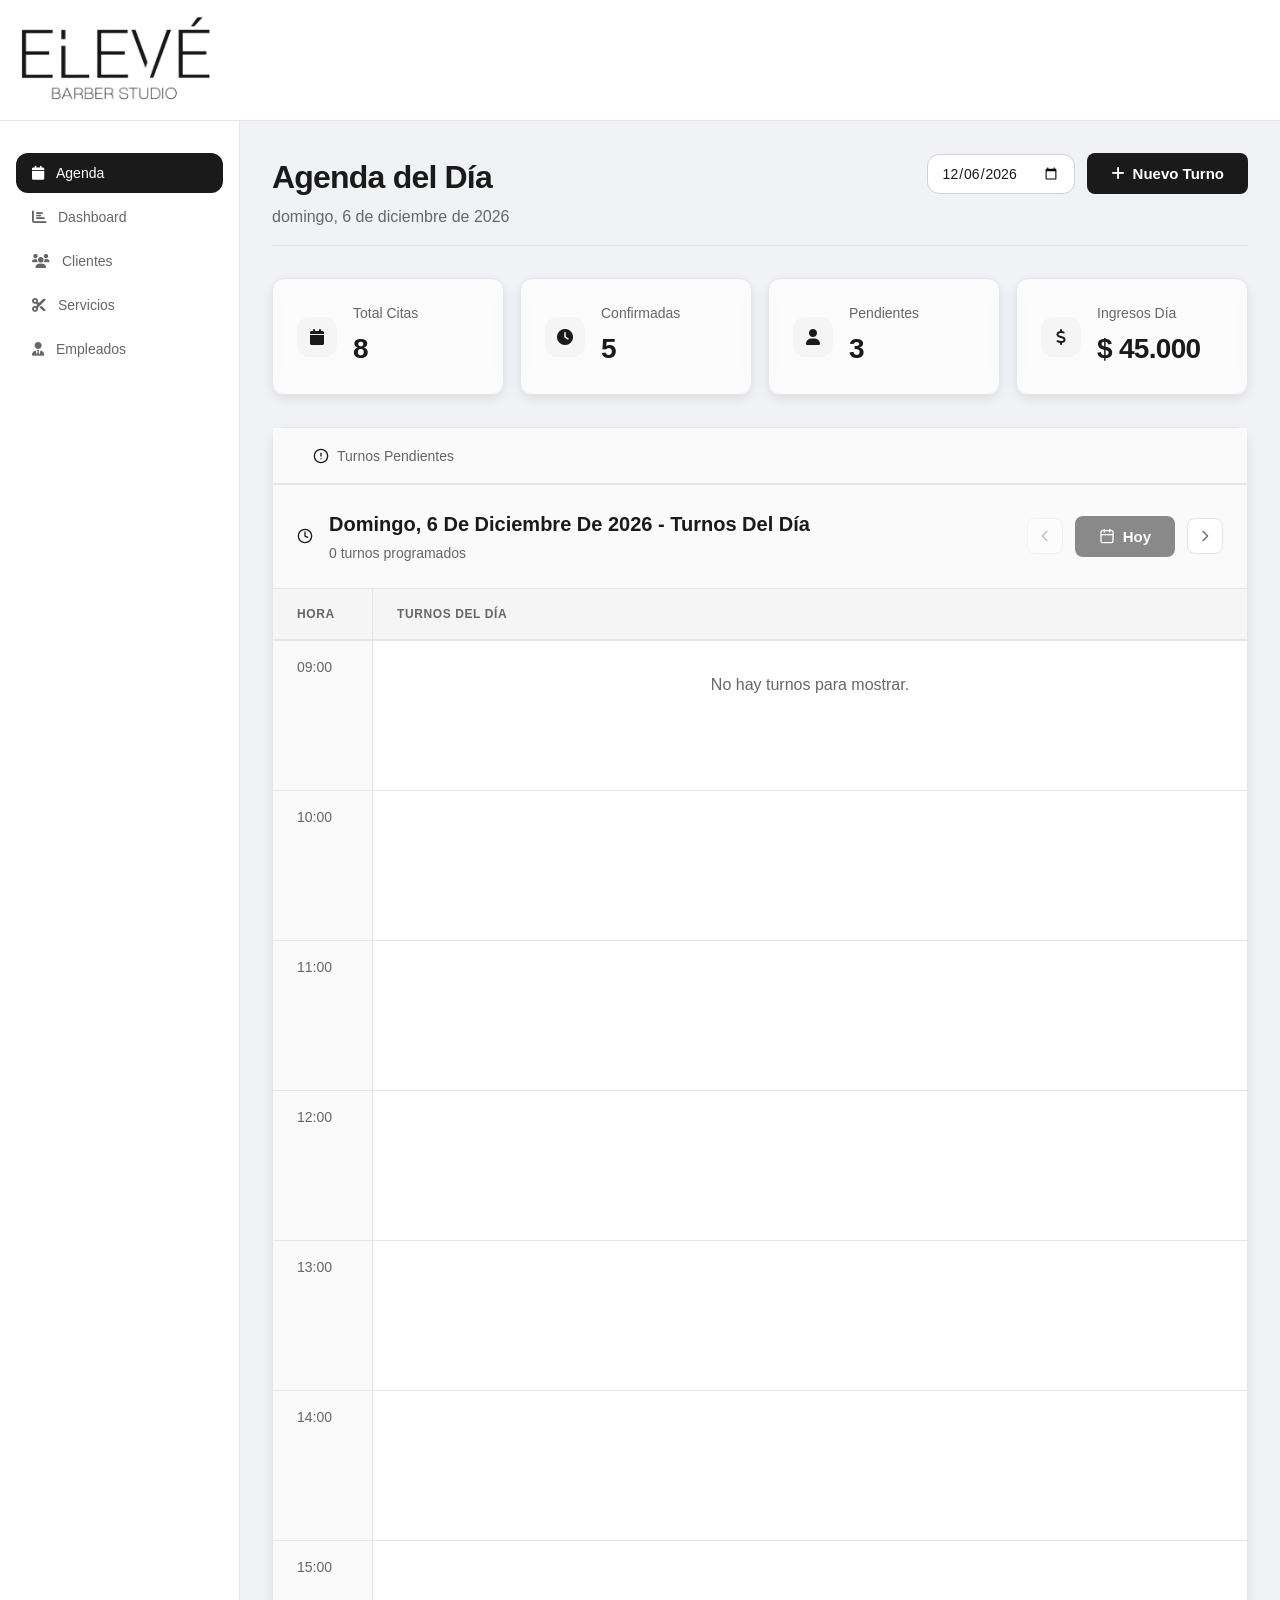
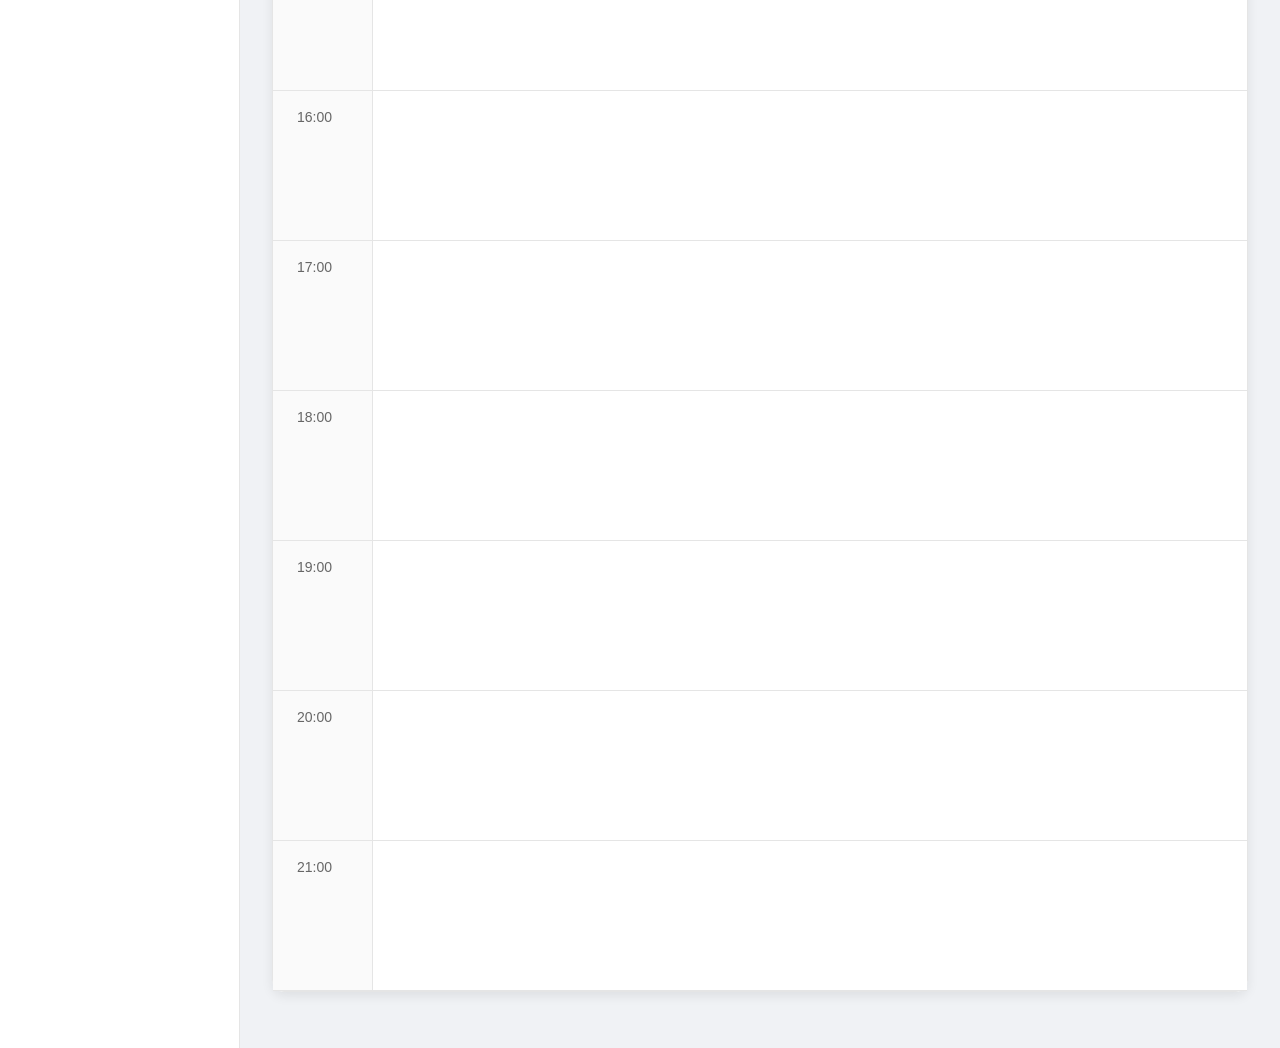
==== FRONTEND/Dashboard/index.html @ 52801ca3 "demo tesis" ====
<!DOCTYPE html>
<html lang="es">

<head>
    <meta charset="UTF-8">
    <meta name="viewport" content="width=device-width, initial-scale=1.0">
    <title>ELEVÉ - Gestión de Peluquería</title>
    <link rel="stylesheet" href="style.css">
    <link href="https://cdnjs.cloudflare.com/ajax/libs/font-awesome/6.0.0/css/all.min.css" rel="stylesheet">
</head>

<body>
    <!-- Actualizando todas las clases a español -->
    <header class="encabezado">
        <div class="contenido-encabezado">
            <div class="seccion-logo">
                <img src="./img/logo-eleve-02.jpg" alt="" width="200px">
            </div>
        </div>
    </header>

    <div class="contenedor-principal">
        <aside class="barra-lateral">
            <nav class="navegacion">
                <button class="boton-navegacion activo" data-tab="agenda">
                    <i class="fas fa-calendar"></i>
                    Agenda
                </button>
                <button class="boton-navegacion" data-tab="financiero">
                    <i class="fas fa-chart-bar"></i>
                    Dashboard
                </button>
                <button class="boton-navegacion" data-tab="clientes">
                    <i class="fas fa-users"></i>
                    Clientes
                </button>
                <!-- Agregando botones para Servicios y Empleados -->
                <button class="boton-navegacion" data-tab="servicios">
                    <i class="fas fa-cut"></i>
                    Servicios
                </button>
                <button class="boton-navegacion" data-tab="empleados">
                    <i class="fas fa-user-tie"></i>
                    Empleados
                </button>
            </nav>
        </aside>

        <main class="contenido">
            <div id="agenda" class="contenido-pestana activo">
                <div class="encabezado-pagina">
                    <div class="titulo-pagina">
                        <h2>Agenda del Día</h2>
                        <p id="current-date"></p>
                    </div>
                    <div class="acciones-pagina">
                        <input type="date" id="date-picker" class="entrada-fecha">
                        <button class="boton-primario" id="btnNuevoTurno">
                            <i class="fas fa-plus"></i>
                            Nuevo Turno
                        </button>
                    </div>
                </div>

                <div class="cuadricula-estadisticas">
                    <div class="tarjeta-estadistica">
                        <div class="icono-estadistica azul">
                            <i class="fas fa-calendar"></i>
                        </div>
                        <div class="informacion-estadistica">
                            <p class="etiqueta-estadistica">Total Citas</p>
                            <p class="valor-estadistica" id="total-appointments">4</p>
                        </div>
                    </div>
                    <div class="tarjeta-estadistica">
                        <div class="icono-estadistica">
                            <i class="fas fa-clock"></i>
                        </div>
                        <div class="informacion-estadistica">
                            <p class="etiqueta-estadistica">Confirmadas</p>
                            <p class="valor-estadistica" id="confirmed-appointments">2</p>
                        </div>
                    </div>
                    <div class="tarjeta-estadistica">
                        <div class="icono-estadistica">
                            <i class="fas fa-user"></i>
                        </div>
                        <div class="informacion-estadistica">
                            <p class="etiqueta-estadistica">Pendientes</p>
                            <p class="valor-estadistica" id="pending-appointments">1</p>
                        </div>
                    </div>
                    <div class="tarjeta-estadistica">
                        <div class="icono-estadistica">
                            <i class="fas fa-dollar-sign"></i>
                        </div>
                        <div class="informacion-estadistica">
                            <p class="etiqueta-estadistica">Ingresos Día</p>
                            <p class="valor-estadistica" id="daily-revenue">$113</p>
                        </div>
                    </div>
                </div>

                <div class="contenedor-principal-agenda">
                    <div class="tarjeta">
                        <div class="navegacion-pestanas" id="navPestanas"></div>
                        <!-- Encabezado con fecha -->
                        <div class="encabezado-grilla">
                            <div class="info-encabezado">
                                <svg class="icono" id="iconoEncabezado" fill="none" stroke="currentColor"
                                    viewBox="0 0 24 24">
                                    <circle cx="12" cy="12" r="10" stroke-width="2" />
                                    <path d="M12 6v6l4 2" stroke-width="2" stroke-linecap="round" />
                                </svg>
                                <div>
                                    <div class="titulo-encabezado" id="tituloEncabezado"></div>
                                    <div class="subtitulo-encabezado" id="subtituloEncabezado"></div>
                                </div>
                            </div>

                            <div class="navegacion-fecha">
                                <button class="boton-icono" id="btnDiaAnterior" title="Día anterior">
                                    <svg class="icono" fill="none" stroke="currentColor" viewBox="0 0 24 24">
                                        <path d="M15 19l-7-7 7-7" stroke-width="2" stroke-linecap="round"
                                            stroke-linejoin="round" />
                                    </svg>
                                </button>

                                <button class="boton-primario" id="btnHoy">
                                    <svg class="icono" fill="none" stroke="currentColor" viewBox="0 0 24 24">
                                        <rect x="3" y="4" width="18" height="18" rx="2" ry="2" stroke-width="2" />
                                        <line x1="16" y1="2" x2="16" y2="6" stroke-width="2" stroke-linecap="round" />
                                        <line x1="8" y1="2" x2="8" y2="6" stroke-width="2" stroke-linecap="round" />
                                        <line x1="3" y1="10" x2="21" y2="10" stroke-width="2" />
                                    </svg>
                                    <span class="texto-btn-hoy">Hoy</span>
                                </button>

                                <button class="boton-icono" id="btnDiaSiguiente" title="Día siguiente">
                                    <svg class="icono" fill="none" stroke="currentColor" viewBox="0 0 24 24">
                                        <path d="M9 5l7 7-7 7" stroke-width="2" stroke-linecap="round"
                                            stroke-linejoin="round" />
                                    </svg>
                                </button>
                            </div>
                        </div>

                        <!-- Grilla de turnos -->
                        <div class="contenedor-grilla">
                            <div class="envoltorio-grilla">
                                <div class="cabecera-grilla">
                                    <div class="celda-cabecera">Hora</div>
                                    <div class="celda-cabecera">Turnos del día</div>
                                </div>

                                <div class="cuerpo-grilla" id="cuerpoGrilla">



                                </div>
                            </div>
                        </div>
                    </div>
                </div>

                <!-- Modal -->
                <div class="modal" id="modalSuperpuesto">
                    <div class="contenido-modal">
                        <div class="encabezado-modal">
                            <h3 id="tituloModal">Detalles del Turno</h3>
                            <button class="cerrar-modal" id="btnCerrarModal">&times;</button>
                        </div>
                        <div class="cuerpo-modal" id="cuerpoModal"></div>
                    </div>
                </div>
            </div>

            <div id="financiero" class="contenido-pestana">
                <div class="encabezado-pagina">
                    <div class="titulo-pagina">
                        <h2>Dashboard</h2>
                        <p>Rendimiento del Negocio </p>
                    </div>
                    <div class="acciones-pagina">
                        <select id="period-selector" class="entrada-seleccion">
                            <option value="week">Esta Semana</option>
                            <option value="month" selected>Este Mes</option>
                        </select>
                    </div>
                </div>

                <div class="cuadricula-financiera">
                    <div class="tarjeta-financiera ingresos-totales">
                        <div class="encabezado-financiero">
                            <i class="fas fa-dollar-sign"></i>
                            <span>Ingresos Totales</span>
                        </div>
                        <div class="contenido-financiero">
                            <p class="cantidad-financiera" id="kpi-total-revenue">$0</p>
                            <div class="indicador-crecimiento positivo" id="kpi-revenue-change">
                                <span>↗ 0%</span>
                            </div>
                        </div>
                    </div>
                    <div class="tarjeta-financiera servicios">
                        <div class="encabezado-financiero">
                            <i class="fas fa-calendar-check"></i>
                            <span>Turnos Completados</span>
                        </div>
                        <div class="contenido-financiero">
                            <p class="contador-financiero" id="kpi-total-appts">0</p>
                            <p class="ingresos-financieros" id="kpi-avg-revenue-appt">$0 por turno</p>
                        </div>
                    </div>
                    <div class="tarjeta-financiera productos">
                        <div class="encabezado-financiero">
                            <i class="fas fa-chart-line"></i>
                            <span>Tasa de Ocupación</span>
                        </div>
                        <div class="contenido-financiero">
                            <p class="contador-financiero" id="kpi-occupancy-rate">0%</p>
                            <p class="ingresos-financieros" id="kpi-total-hours">0 horas</p>
                        </div>
                    </div>
                </div>

                <div class="cuadricula-metricas-clave">
                    <div class="tarjeta-metrica">
                        <div class="encabezado-metrica">
                            <div class="icono-metrica">
                                <i class="fas fa-user-plus"></i>
                            </div>
                        </div>
                        <div class="valor-metrica" id="metric-nuevos-clientes">0</div>
                        <div class="etiqueta-metrica">Clientes Nuevos</div>
                    </div>
                    <div class="tarjeta-metrica">
                        <div class="encabezado-metrica">
                            <div class="icono-metrica">
                                <i class="fas fa-heart"></i>
                            </div>
                        </div>
                        <div class="valor-metrica" id="metric-fidelidad-kpi">0%</div>
                        <div class="etiqueta-metrica">Tasa de Fidelidad</div>
                    </div>
                    <div class="tarjeta-metrica">
                        <div class="encabezado-metrica">
                            <div class="icono-metrica">
                                <i class="fas fa-calendar-times"></i>
                            </div>
                        </div>
                        <div class="valor-metrica" id="metric-cancelacion-kpi">0%</div>
                        <div class="etiqueta-metrica">Tasa de Cancelación</div>
                    </div>
                    <div class="tarjeta-metrica">
                        <div class="encabezado-metrica">
                            <div class="icono-metrica">
                                <i class="fas fa-user-clock"></i>
                            </div>
                        </div>
                        <div class="valor-metrica" id="metric-ausentes-kpi">0</div>
                        <div class="etiqueta-metrica">Turnos Ausentes</div>
                    </div>
                </div>


                <div class="cuadricula-kpi-3-col">

                    <div class="tarjeta-grafico">
                        <div class="encabezado-grafico">
                            <i class="fas fa-user-tie"></i>
                            <h4>Servicios por Empleado</h4>
                        </div>
                        <div class="contenedor-grafico">
                            <div class="grafico-barras" id="grafico-servicios-empleado"></div>
                        </div>
                    </div>

                    <div class="tarjeta-grafico">
                        <div class="encabezado-grafico">
                            <i class="fas fa-hand-holding-usd"></i>
                            <h4>Ingresos por Empleado</h4>
                        </div>
                        <div class="contenedor-grafico">
                            <div class="grafico-barras" id="grafico-ingresos-empleado"></div>
                        </div>
                    </div>

                    <div class="tarjeta-grafico">
                        <div class="encabezado-grafico">
                            <i class="fas fa-clock"></i>
                            <h4>Horas Pico (Turnos por Hora)</h4>
                        </div>
                        <div class="contenedor-grafico">
                            <div class="grafico-linea-contenedor" id="grafico-turnos-hora-contenedor"></div>
                        </div>
                    </div>

                    <div class="tarjeta-grafico">
                        <div class="encabezado-grafico">
                            <i class="fas fa-star"></i>
                            <h4>Servicios Populares</h4>
                        </div>
                        <div class="contenedor-grafico" id="dona-servicios-populares"></div>
                    </div>

                    <div class="tarjeta-grafico">
                        <div class="encabezado-grafico">
                            <i class="fas fa-users"></i>
                            <h4>Fidelidad de Clientes</h4>
                        </div>
                        <div class="contenedor-grafico" id="dona-fidelidad-clientes"></div>
                    </div>

                    <div class="tarjeta-grafico">
                        <div class="encabezado-grafico">
                            <i class="fas fa-tasks"></i>
                            <h4>Estado de Turnos</h4>
                        </div>
                        <div class="contenedor-grafico" id="dona-estado-turnos"></div>
                    </div>

                </div>

            </div>

            <!-- Actualizando sección de Clientes -->
            <div id="clientes" class="contenido-pestana">
                <div class="encabezado-pagina">
                    <div class="titulo-pagina">
                        <h2>Gestión de Clientes</h2>
                        <p>Administra la información de tus clientes</p>
                    </div>
                    <div class="acciones-pagina">
                        <input type="text" id="buscador-clientes" class="entrada-busqueda"
                            placeholder="Buscar clientes...">
                        <button class="boton-primario" id="btn-nuevo-cliente">
                            <i class="fas fa-plus"></i>
                            Nuevo Cliente
                        </button>
                    </div>
                </div>
                <!-- AGREGAR DESPUÉS DEL encabezado-pagina EN CLIENTES -->
                <div class="metricas-seccion">
                    <div class="tarjeta-metrica">
                        <div class="encabezado-metrica">
                            <div class="icono-metrica">
                                <i class="fas fa-users"></i>
                            </div>
                            <span class="tendencia-metrica positiva">Total</span>
                        </div>
                        <div class="valor-metrica" id="total-clientes">0</div>
                        <div class="etiqueta-metrica">Clientes Registrados</div>
                        <div class="detalle-metrica">En la base de datos</div>
                    </div>

                    <div class="tarjeta-metrica">
                        <div class="encabezado-metrica">
                            <div class="icono-metrica">
                                <i class="fas fa-calendar-check"></i>
                            </div>
                            <span class="tendencia-metrica neutral">Mes</span>
                        </div>
                        <div class="valor-metrica" id="clientes-mes">0</div>
                        <div class="etiqueta-metrica">Nuevos Este Mes</div>
                        <div class="detalle-metrica">Últimos 30 días</div>
                    </div>

                    <div class="tarjeta-metrica">
                        <div class="encabezado-metrica">
                            <div class="icono-metrica">
                                <i class="fas fa-star"></i>
                            </div>
                            <span class="tendencia-metrica positiva">Top</span>
                        </div>
                        <div class="valor-metrica" id="clientes-frecuentes">0</div>
                        <div class="etiqueta-metrica">Clientes Frecuentes</div>
                        <div class="detalle-metrica">Más de 5 visitas</div>
                    </div>
                </div>

                <div class="tarjeta">
                    <div class="contenido-tarjeta">
                        <div id="lista-clientes" class="lista-elementos"></div>
                    </div>
                </div>
            </div>

            <!-- Agregando sección de Servicios -->
            <div id="servicios" class="contenido-pestana">
                <div class="encabezado-pagina">
                    <div class="titulo-pagina">
                        <h2>Gestión de Servicios</h2>
                        <p>Administra los servicios que ofreces</p>
                    </div>

                    <div class="acciones-pagina">
                        <input type="text" id="buscador-servicios" class="entrada-busqueda"
                            placeholder="Buscar servicios...">
                        <button class="boton-primario" id="btn-nuevo-servicio">
                            <i class="fas fa-plus"></i>
                            Nuevo Servicio
                        </button>
                    </div>
                </div>
                <div class="metricas-seccion">
                    <div class="tarjeta-metrica">
                        <div class="encabezado-metrica">
                            <div class="icono-metrica">
                                <i class="fas fa-cut"></i>
                            </div>
                            <span class="tendencia-metrica positiva">Total</span>
                        </div>
                        <div class="valor-metrica" id="total-servicios">0</div>
                        <div class="etiqueta-metrica">Servicios Activos</div>
                        <div class="detalle-metrica">Disponibles para agendar</div>
                    </div>

                    <div class="tarjeta-metrica">
                        <div class="encabezado-metrica">
                            <div class="icono-metrica">
                                <i class="fas fa-dollar-sign"></i>
                            </div>
                            <span class="tendencia-metrica neutral">Promedio</span>
                        </div>
                        <div class="valor-metrica" id="precio-promedio">$0</div>
                        <div class="etiqueta-metrica">Precio Promedio</div>
                        <div class="detalle-metrica">Por servicio</div>
                    </div>

                    <div class="tarjeta-metrica">
                        <div class="encabezado-metrica">
                            <div class="icono-metrica">
                                <i class="fas fa-clock"></i>
                            </div>
                            <span class="tendencia-metrica neutral">Duración</span>
                        </div>
                        <div class="valor-metrica" id="duracion-promedio">0min</div>
                        <div class="etiqueta-metrica">Duración Promedio</div>
                        <div class="detalle-metrica">Por servicio</div>
                    </div>
                </div>

                <div class="tarjeta">
                    <div class="contenido-tarjeta">
                        <div id="lista-servicios" class="lista-elementos"></div>
                    </div>
                </div>
            </div>

            <!-- Sección de Empleados -->
            <div id="empleados" class="contenido-pestana">
                <div class="encabezado-pagina">
                    <div class="titulo-pagina">
                        <h2>Gestión de Empleados</h2>
                        <p>Administra tu equipo de trabajo</p>
                    </div>
                    <div class="acciones-pagina">
                        <input type="text" id="buscador-empleados" class="entrada-busqueda"
                            placeholder="Buscar empleados...">
                        <button class="boton-primario" id="btn-nuevo-empleado">
                            <i class="fas fa-plus"></i>
                            Nuevo Empleado
                        </button>
                    </div>
                </div>

                <!-- Solo las 4 métricas principales -->
                <div class="metricas-empleados">
                    <div class="tarjeta-metrica">
                        <div class="encabezado-metrica">
                            <div class="icono-metrica">
                                <i class="fas fa-users"></i>
                            </div>
                            <span class="tendencia-metrica positiva">Activo</span>
                        </div>
                        <div class="valor-metrica" id="total-empleados">0</div>
                        <div class="etiqueta-metrica">Total Empleados</div>
                        <div class="detalle-metrica" id="empleados-activos-detalle">0 activos</div>
                    </div>

                    <div class="tarjeta-metrica">
                        <div class="encabezado-metrica">
                            <div class="icono-metrica">
                                <i class="fas fa-calendar-check"></i>
                            </div>
                            <span class="tendencia-metrica neutral">Hoy</span>
                        </div>
                        <div class="valor-metrica" id="turnos-hoy">0</div>
                        <div class="etiqueta-metrica">Turnos Asignados</div>
                        <div class="detalle-metrica">Para el día de hoy</div>
                    </div>

                    <div class="tarjeta-metrica">
                        <div class="encabezado-metrica">
                            <div class="icono-metrica">
                                <i class="fas fa-star"></i>
                            </div>
                            <span class="tendencia-metrica positiva">Top</span>
                        </div>
                        <div class="valor-metrica" id="promedio-servicios">0</div>
                        <div class="etiqueta-metrica">Promedio Servicios/Día</div>
                        <div class="detalle-metrica">Por empleado</div>
                    </div>

                    <div class="tarjeta-metrica">
                        <div class="encabezado-metrica">
                            <div class="icono-metrica">
                                <i class="fas fa-clock"></i>
                            </div>
                            <span class="tendencia-metrica neutral">Tiempo</span>
                        </div>
                        <div class="valor-metrica" id="horas-trabajadas">0h</div>
                        <div class="etiqueta-metrica">Horas Trabajadas</div>
                        <div class="detalle-metrica">Esta semana</div>
                    </div>
                </div>

                <!-- Lista de empleados -->
                <div class="tarjeta">
                    <div class="contenido-tarjeta">
                        <div id="lista-empleados" class="lista-elementos"></div>
                    </div>
                </div>
            </div>

        </main>
    </div>

    <!-- Actualizar modal de clientes para eliminar onclick -->
    <div id="modal-cliente" class="modal">
        <div class="contenido-modal">
            <div class="encabezado-modal">
                <h3 id="titulo-modal-cliente">Editar Cliente</h3>
                <button class="cerrar-modal">
                    <i class="fas fa-times"></i>
                </button>
            </div>
            <div class="cuerpo-modal">
                <form id="form-cliente">
                    <input type="hidden" id="cliente-id">
                    <div class="grupo-formulario">
                        <label for="cliente-nombre">Nombre</label>
                        <input type="text" id="cliente-nombre" placeholder="Nombre completo" required>
                    </div>
                    <div class="grupo-formulario">
                        <label for="cliente-telefono">Teléfono</label>
                        <input type="tel" id="cliente-telefono" placeholder="+54 9 11 1234-5678" required>
                    </div>
                    <div class="grupo-formulario">
                        <label for="cliente-email">Email</label>
                        <input type="email" id="cliente-email" placeholder="cliente@ejemplo.com">
                    </div>
                    <div class="grupo-formulario">
                        <label for="cliente-notas">Notas</label>
                        <textarea id="cliente-notas" placeholder="Notas adicionales..." rows="3"></textarea>
                    </div>
                </form>
            </div>
            <div class="pie-modal">
                <button type="button" class="boton-secundario btn-cancelar-cliente">Cancelar</button>
                <button type="submit" form="form-cliente" class="boton-primario">Guardar</button>
            </div>
        </div>
    </div>

    <!-- Actualizar modal de servicios para eliminar onclick -->
    <div id="modal-servicio" class="modal">
        <div class="contenido-modal">
            <div class="encabezado-modal">
                <h3 id="titulo-modal-servicio">Nuevo Servicio</h3>
                <button class="cerrar-modal">
                    <i class="fas fa-times"></i>
                </button>
            </div>
            <div class="cuerpo-modal">
                <form id="form-servicio">
                    <input type="hidden" id="servicio-id">
                    <div class="grupo-formulario">
                        <label for="servicio-nombre">Nombre del Servicio</label>
                        <input type="text" id="servicio-nombre" placeholder="Ej: Corte Clásico" required>
                    </div>
                    <div class="grupo-formulario">
                        <label for="servicio-descripcion">Descripción</label>
                        <textarea id="servicio-descripcion" placeholder="Descripción del servicio..."
                            rows="3"></textarea>
                    </div>
                    <div class="grupo-formulario">
                        <label for="servicio-precio">Precio ($)</label>
                        <input type="number" id="servicio-precio" placeholder="10000" min="0" step="100" required>
                    </div>
                    <div class="grupo-formulario">
                        <label for="servicio-duracion">Duración (minutos)</label>
                        <input type="number" id="servicio-duracion" placeholder="30" min="5" step="5" required>
                    </div>
                </form>
            </div>
            <div class="pie-modal">
                <button type="button" class="boton-secundario btn-cancelar-servicio">Cancelar</button>
                <button type="submit" form="form-servicio" class="boton-primario">Guardar</button>
            </div>
        </div>
    </div>

    <!-- Actualizar modal de empleados para eliminar onclick -->
    <div id="modal-empleado" class="modal">
        <div class="contenido-modal">
            <div class="encabezado-modal">
                <h3 id="titulo-modal-empleado">Nuevo Empleado</h3>
                <button class="cerrar-modal">
                    <i class="fas fa-times"></i>
                </button>
            </div>
            <div class="cuerpo-modal">
                <form id="form-empleado">
                    <input type="hidden" id="empleado-id">
                    <div class="grupo-formulario">
                        <label for="empleado-nombre">Nombre Completo</label>
                        <input type="text" id="empleado-nombre" placeholder="Nombre del empleado" required>
                    </div>
                    <div class="grupo-formulario">
                        <label for="empleado-telefono">Teléfono</label>
                        <input type="tel" id="empleado-telefono" placeholder="+54 9 11 1234-5678">
                    </div>
                    <div class="grupo-formulario">
                        <label for="empleado-email">Email</label>
                        <input type="email" id="empleado-email" placeholder="empleado@ejemplo.com">
                    </div>
                    <div class="grupo-formulario">
                        <label for="empleado-especialidad">Especialidad</label>
                        <input type="text" id="empleado-especialidad" placeholder="Ej: Barbero, Estilista">
                    </div>
                </form>
            </div>
            <div class="pie-modal">
                <button type="button" class="boton-secundario btn-cancelar-empleado">Cancelar</button>
                <button type="submit" form="form-empleado" class="boton-primario">Guardar</button>
            </div>
        </div>
    </div>

    <script src="./js/main.js" type="module"></script>
</body>

</html>
---- FRONTEND/Dashboard/style.css ----
/* ===================================================
   1. RESET Y VARIABLES
   =================================================== */

* {
  margin: 0;
  padding: 0;
  box-sizing: border-box;
}

body {
  font-family: "SF Pro Display", -apple-system, BlinkMacSystemFont, sans-serif;
  background-color: var(--color-fondo);
  color: var(--color-primario);
  line-height: 1.5;
  font-weight: 400;
}

/* ===== VARIABLES DE COLOR (Fuente de verdad) ===== */
:root {
  --color-primario: #1a1a1a;
  --color-secundario: #666666;
  --color-fondo: #fafafa;
  --color-blanco: #ffffff;
  --color-borde: #e5e5e5;
  --color-borde-claro: #f0f0f0;
  --color-gris-claro: #f5f5f5;
  --color-gris-medio: #d1d1d1;
  --color-exito: #22c55e;
  --color-advertencia: #ed8936;
  --color-error: #dc2626;
  --color-info: #4299e1;

  /* Estados de citas */
  --color-confirmado: #0369a1;
  --color-confirmado-fondo: #f0f9ff;
  --color-confirmado-borde: #e0f2fe;
  --color-pendiente: #d97706;
  --color-pendiente-fondo: #fffbeb;
  --color-pendiente-borde: #fef3c7;
  --color-completado: #166534;
  --color-completado-fondo: #f0fdf4;
  --color-completado-borde: #dcfce7;
}

/* ===================================================
   2. LAYOUT PRINCIPAL
   =================================================== */

/* ===== ENCABEZADO ===== */
.encabezado {
  background: var(--color-blanco);
  border-bottom: 1px solid var(--color-borde);
  padding: 1rem;
}

.contenido-encabezado {
  display: flex;
  justify-content: space-between;
  align-items: center;
  max-width: 1400px;
  margin: 0 auto;
}

.seccion-logo {
  display: flex;
  align-items: center;
  gap: 1rem;
}

.logo {
  background: var(--color-primario);
  padding: 0.75rem;
  border-radius: 12px;
  color: var(--color-blanco);
  font-size: 1.125rem;
}

.texto-logo h1 {
  font-size: 1.5rem;
  font-weight: 600;
  color: var(--color-primario);
  letter-spacing: -0.025em;
}

.texto-logo p {
  font-size: 0.875rem;
  color: var(--color-secundario);
  font-weight: 400;
}

/* ===== CONTENEDOR PRINCIPAL ===== */
.contenedor-principal {
  display: flex;
  max-width: 1600px;
  margin: 0 auto;
  min-height: calc(100vh - 100px);
}

/* ===== BARRA LATERAL ===== */
.barra-lateral {
  width: 240px;
  background: var(--color-blanco);
  border-right: 1px solid var(--color-borde);
  padding: 2rem 0;
}

.navegacion {
  padding: 0 1rem;
  display: flex;
  flex-direction: column;
  gap: 0.25rem;
}

.boton-navegacion {
  display: flex;
  align-items: center;
  gap: 0.75rem;
  padding: 0.75rem 1rem;
  background: none;
  border: none;
  border-radius: 12px;
  cursor: pointer;
  font-size: 0.875rem;
  font-weight: 500;
  color: var(--color-secundario);
  transition: all 0.15s ease;
  text-align: left;
  width: 100%;
}

.boton-navegacion:hover {
  background: var(--color-gris-claro);
  color: var(--color-primario);
}

.boton-navegacion.activo {
  background: var(--color-primario);
  color: var(--color-blanco);
}

/* ===== ÁREA DE CONTENIDO ===== */
.contenido {
  flex: 1;
  padding: 2rem;
  background: var(--color-fondo);
}

.contenido-pestana {
  display: none;
}

.contenido-pestana.activo {
  display: block;
}

/* ===== ENCABEZADOS DE PÁGINA ===== */
.encabezado-pagina {
  display: flex;
  justify-content: space-between;
  align-items: flex-start;
  margin-bottom: 2rem;
  padding-bottom: 1rem;
  border-bottom: 1px solid var(--color-borde);
}

.titulo-pagina h2 {
  font-size: 2rem;
  font-weight: 700;
  color: var(--color-primario);
  margin-bottom: 0.25rem;
  letter-spacing: -0.025em;
}

.titulo-pagina p {
  color: var(--color-secundario);
  font-size: 1rem;
  font-weight: 400;
}

.acciones-pagina {
  display: flex;
  align-items: center;
  gap: 0.75rem;
}

/* ===================================================
   3. COMPONENTES REUTILIZABLES
   =================================================== */

/* ===== TARJETAS ===== */
.tarjeta {
  background: var(--color-blanco);
  border: 1px solid var(--color-borde);
  border-radius: 12px;
  margin-bottom: 1.5rem;
  box-shadow: 0 1px 3px rgba(0, 0, 0, 0.05);
  transition: all 0.3s ease;
}

.tarjeta:hover {
  box-shadow: 0 4px 12px rgba(0, 0, 0, 0.12);
  border-color: var(--color-gris-medio);
}

.encabezado-tarjeta {
  padding: 1.5rem 1.5rem 1rem;
  border-bottom: 1px solid var(--color-borde-claro);
}

.encabezado-tarjeta h3 {
  font-size: 1.125rem;
  font-weight: 600;
  color: var(--color-primario);
  margin-bottom: 0.25rem;
  display: flex;
  align-items: center;
  gap: 0.5rem;
}

.encabezado-tarjeta p {
  font-size: 0.875rem;
  color: var(--color-secundario);
}

.contenido-tarjeta {
  padding: 1.5rem;
}

/* ===== BOTONES (Versión consolidada) ===== */
.boton-primario {
  background: var(--color-primario);
  color: var(--color-blanco);
  border: none;
  padding: 0.75rem 1.5rem;
  border-radius: 8px;
  font-weight: 600;
  font-size: 0.9375rem;
  display: inline-flex;
  align-items: center;
  gap: 0.5rem;
  cursor: pointer;
  transition: all 0.2s ease;
  font-family: inherit;
}

.boton-primario:hover {
  background: #000000;
  transform: translateY(-1px);
  box-shadow: 0 4px 12px rgba(0, 0, 0, 0.15);
}

.boton-primario:disabled {
  opacity: 0.5;
  cursor: not-allowed;
}

.boton-secundario {
  background: var(--color-blanco);
  color: var(--color-primario);
  border: 1px solid var(--color-gris-medio);
  padding: 0.75rem 1.5rem;
  border-radius: 8px;
  font-weight: 600;
  font-size: 0.9375rem;
  cursor: pointer;
  transition: all 0.2s ease;
  font-family: inherit;
}

.boton-secundario:hover {
  background: var(--color-gris-claro);
  border-color: var(--color-secundario);
}

.boton-secundario.eliminar {
  color: var(--color-error);
  border-color: var(--color-error);
}

.boton-secundario.eliminar:hover {
  background-color: #fef2f2;
  /* Fondo para error */
  border-color: var(--color-error);
}

.boton-icono {
  width: 36px;
  height: 36px;
  border: 1px solid var(--color-borde);
  background: var(--color-blanco);
  border-radius: 8px;
  display: flex;
  align-items: center;
  justify-content: center;
  cursor: pointer;
  transition: all 0.2s ease;
  color: var(--color-secundario);
}

.boton-icono:hover {
  background: var(--color-gris-claro);
  border-color: var(--color-gris-medio);
  color: var(--color-primario);
}

.boton-icono.editar:hover {
  background: var(--color-info-fondo);
  /* Asumiendo que tienes esta variable, si no, usa gris claro */
  border-color: var(--color-info);
  color: var(--color-info);
}

.boton-icono.eliminar:hover {
  background: #fef2f2;
  /* Fondo para error */
  border-color: var(--color-error);
  color: var(--color-error);
}

.boton-icono:disabled {
  opacity: 0.4;
  cursor: not-allowed;
}

/* ===== FORMULARIOS Y ENTRADAS (Versión consolidada) ===== */
.entrada-busqueda {
  padding: 0.75rem 1rem;
  padding-left: 2.5rem;
  border: 1px solid var(--color-gris-medio);
  border-radius: 8px;
  font-size: 0.9375rem;
  background: var(--color-blanco) url('data:image/svg+xml;utf8,<svg xmlns="http://www.w3.org/2000/svg" width="16" height="16" fill="%23737373" viewBox="0 0 16 16"><path d="M11.742 10.344a6.5 6.5 0 1 0-1.397 1.398h-.001c.03.04.062.078.098.115l3.85 3.85a1 1 0 0 0 1.415-1.414l-3.85-3.85a1.007 1.007 0 0 0-.115-.1zM12 6.5a5.5 5.5 0 1 1-11 0 5.5 5.5 0 0 1 11 0z"/></svg>') no-repeat 0.75rem center;
  transition: all 0.2s ease;
  font-family: inherit;
  max-width: 200px;
}

.entrada-fecha,
.entrada-seleccion,
.form-input,
.form-select,
.grupo-formulario input,
.grupo-formulario select,
.grupo-formulario textarea {
  width: 100%;
  padding: 0.625rem 0.875rem;
  border: 1px solid var(--color-gris-medio);
  border-radius: 12px;
  font-size: 0.875rem;
  background: var(--color-blanco);
  color: var(--color-primario);
  font-family: inherit;
  transition: all 0.2s ease;
}

.entrada-busqueda:focus,
.entrada-fecha:focus,
.entrada-seleccion:focus,
.form-input:focus,
.form-select:focus,
.grupo-formulario input:focus,
.grupo-formulario select:focus,
.grupo-formulario textarea:focus {
  outline: none;
  border-color: var(--color-primario);
  box-shadow: 0 0 0 3px rgba(0, 0, 0, 0.05);
}

.grupo-formulario {
  margin-bottom: 1.25rem;
}

.entrada-fecha {
  width: fit-content;
}

.form-label,
.grupo-formulario label {
  display: block;
  font-size: 0.875rem;
  font-weight: 500;
  color: var(--color-primario);
  margin-bottom: 0.5rem;
}

textarea.form-input,
.grupo-formulario textarea {
  min-height: 80px;
  resize: vertical;
}

.form-select:disabled,
.form-input:disabled {
  background-color: var(--color-gris-claro);
  opacity: 0.7;
  cursor: not-allowed;
}


/* ===== MODAL (Versión consolidada) ===== */
.modal {
  display: none;
  position: fixed;
  inset: 0;
  background-color: rgba(0, 0, 0, 0.75);
  z-index: 1000;
  align-items: center;
  justify-content: center;
  padding: 1rem;
}

.modal.activo {
  display: flex;
}

.contenido-modal {
  background: var(--color-blanco);
  border-radius: 16px;
  /* Borde redondeado de V2 */
  width: 90%;
  max-width: 500px;
  max-height: 90vh;
  overflow-y: auto;
  box-shadow: 0 20px 25px -5px rgba(0, 0, 0, 0.1), 0 10px 10px -5px rgba(0, 0, 0, 0.04);

}

.encabezado-modal {
  padding: 1.5rem;
  border-bottom: 1px solid var(--color-borde-claro);
  display: flex;
  justify-content: space-between;
  align-items: center;
  background-color: var(--color-primario);
  color: var(--color-blanco);
}

.encabezado-modal h3 {
  margin: 0;
  font-size: 1.25rem;
  font-weight: 600;
  color: var(--color-blanco);
}

.cerrar-modal {
  background: none;
  border: none;
  font-size: 1.5rem;
  cursor: pointer;
  color: var(--color-blanco);
  opacity: 0.7;
  padding: 0;
  width: 32px;
  height: 32px;
  display: flex;
  align-items: center;
  justify-content: center;
  transition: all 0.2s ease;
}

.cerrar-modal:hover {
  opacity: 1;
}

.cuerpo-modal {
  padding: 1.5rem;
}

.pie-modal {
  display: flex;
  gap: 0.75rem;
  justify-content: flex-end;
  padding: 1.5rem;
  border-top: 1px solid var(--color-borde-claro);
}

/* ===================================================
   4. PESTAÑA: AGENDA
   =================================================== */

/* ===== TARJETAS DE ESTADÍSTICAS (Dashboard) ===== */
.cuadricula-estadisticas {
  display: grid;
  grid-template-columns: repeat(4, 1fr);
  gap: 1rem;
  margin-bottom: 2rem;
}

.tarjeta-estadistica {
  background: var(--color-blanco);
  padding: 1.5rem;
  border: 1px solid var(--color-borde);
  border-radius: 12px;
  display: flex;
  align-items: center;
  gap: 1rem;
}

.icono-estadistica {
  width: 2.5rem;
  height: 2.5rem;
  border-radius: 12px;
  display: flex;
  align-items: center;
  justify-content: center;
  font-size: 1rem;
  background: var(--color-gris-claro);
  color: var(--color-primario);
}


.etiqueta-estadistica {
  font-size: 0.875rem;
  color: var(--color-secundario);
  margin-bottom: 0.25rem;
  font-weight: 500;
}

.valor-estadistica {
  font-size: 1.75rem;
  font-weight: 700;
  color: var(--color-primario);
  letter-spacing: -0.025em;
}

/* ===== Navegación de pestañas (Profesionales) ===== */
.navegacion-pestanas {
  display: flex;
  flex-wrap: wrap;
  border-bottom: 2px solid var(--color-borde);
  background-color: var(--color-fondo);
  padding: 0.1rem 1rem;
  gap: 0.5rem;
}

.pestana-navegacion {
  flex-shrink: 0;
  padding: 1rem 1.5rem;
  font-size: 0.875rem;
  font-weight: 500;
  color: var(--color-secundario);
  background: none;
  border: none;
  border-bottom: 3px solid transparent;
  cursor: pointer;
  transition: all 0.2s ease;
  display: flex;
  align-items: center;
  gap: 0.5rem;
  font-family: inherit;
  position: relative;
  top: 2px;
}

.pestana-navegacion:hover {
  color: var(--color-primario);
  background-color: var(--color-gris-claro);
}

.pestana-navegacion.activo {
  color: var(--color-primario);
  border-bottom-color: var(--color-primario);
  background-color: transparent;
}

.punto-color {
  width: 10px;
  height: 10px;
  border-radius: 50%;
  flex-shrink: 0;
}

.insignia {
  margin-left: 0.25rem;
  padding: 0.125rem 0.5rem;
  font-size: 0.75rem;
  font-weight: 600;
  border-radius: 12px;
  background-color: var(--color-primario);
  color: var(--color-blanco);
}

/* ===== Encabezado de la grilla (Fecha) ===== */
.encabezado-grilla {
  padding: 1.5rem;
  border-bottom: 1px solid var(--color-borde);
  background-color: var(--color-fondo);
  display: flex;
  justify-content: space-between;
  align-items: center;
  gap: 1rem;
  flex-wrap: wrap;
}

.info-encabezado {
  display: flex;
  align-items: center;
  gap: 1rem;
}

.titulo-encabezado {
  font-size: 1.25rem;
  font-weight: 600;
  text-transform: capitalize;
  color: var(--color-primario);
  margin-bottom: 0.25rem;
}

.subtitulo-encabezado {
  font-size: 0.875rem;
  color: var(--color-secundario);
}

.navegacion-fecha {
  display: flex;
  align-items: center;
  gap: 0.75rem;
}

/* ===== Grilla de turnos ===== */
.contenedor-grilla {
  overflow-x: auto;
  background-color: var(--color-fondo);
}

.envoltorio-grilla {
  min-width: 700px;
}

.cabecera-grilla {
  display: grid;
  grid-template-columns: 100px 1fr;
  border-bottom: 2px solid var(--color-borde);
  background-color: var(--color-gris-claro);
}

.celda-cabecera {
  padding: 1rem 1.5rem;
  font-size: 0.75rem;
  font-weight: 600;
  color: var(--color-secundario);
  text-transform: uppercase;
  letter-spacing: 0.05em;
}

.celda-cabecera:first-child {
  border-right: 1px solid var(--color-borde);
}

.cuerpo-grilla {
  position: relative;
  background-color: var(--color-blanco);
}

.ranura-tiempo {
  display: grid;
  grid-template-columns: 100px 1fr;
  border-bottom: 1px solid var(--color-borde);
  height: 150px;
}

.ranura-tiempo:last-child {
  border-bottom: none;
}

.etiqueta-tiempo {
  padding: 1rem 1.5rem;
  border-right: 1px solid var(--color-borde);
  font-size: 0.875rem;
  font-weight: 500;
  color: var(--color-secundario);
  background-color: var(--color-fondo);
}

.contenido-tiempo {
  position: relative;
  background-color: var(--color-blanco);
}

.capa-turnos {
  position: absolute;
  inset: 0;
  pointer-events: none;
}

.grilla-turnos {
  display: grid;
  grid-template-columns: 100px 1fr;
  height: 100%;
}

.contenedor-turnos {
  position: relative;
  padding: 0 0.75rem;
}

/* ======================================================== */
/* ===== INICIO: REGLAS DE TARJETA DE TURNO (MODIFICADAS) ===== */
/* ======================================================== */

.tarjeta-turno {
  position: absolute;
  border: 1px solid var(--color-borde);
  border-left-width: 4px !important;
  /* Importante para mantener el color del profesional */
  padding: 0.875rem;
  cursor: pointer;
  transition: all 0.2s ease;

  /* --- INICIO DE MODIFICACIÓN: Layout de Fila --- */
  display: flex;
  flex-direction: row;
  /* <-- CAMBIADO (antes era column) */
  justify-content: space-between;
  /* <-- CAMBIADO */
  align-items: center;
  /* <-- AÑADIDO: Centra verticalmente el botón */
  /* --- FIN DE MODIFICACIÓN --- */

  pointer-events: auto;
  margin-right: 4px;
  background: var(--color-blanco) !important;
  color: var(--color-primario) !important;
  box-shadow: 0 1px 3px rgba(0, 0, 0, 0.12);
}

.tarjeta-turno:hover {
  box-shadow: 0 4px 8px rgba(0, 0, 0, 0.18);
  transform: translateX(2px);
  filter: none !important;
}

/* --- INICIO DE NUEVAS REGLAS --- */
.turno-contenido-fila {
  display: flex;
  flex-direction: row;
  gap: 1rem;
  /* Espacio entre (Cliente/Servicio) y (Profesional/Hora) */
  flex: 1;
  /* Ocupa el espacio disponible */
  min-width: 0;
  /* Evita que el flex item se desborde */
}

.turno-columna {
  display: flex;
  flex-direction: column;
  gap: 0.375rem;
  /* Espacio entre líneas de la misma columna */
  justify-content: center;
  /* Centra el contenido verticalmente */
  min-width: 0;
  /* Evita desbordamiento de texto */
}

/* --- FIN DE NUEVAS REGLAS --- */


/* --- REGLAS MODIFICADAS (ANTES EN .info-turno) --- */
.cliente-turno {
  font-size: 0.9375rem;
  font-weight: 700;
  overflow: hidden;
  text-overflow: ellipsis;
  white-space: nowrap;
  line-height: 1.3;
  color: var(--color-primario);
}

.servicio-turno {
  font-size: 0.8125rem;
  opacity: 1;
  overflow: hidden;
  text-overflow: ellipsis;
  white-space: nowrap;
  /* <-- CAMBIADO (para que no salte de línea) */
  line-height: 1.4;
  color: var(--color-secundario);
}

.profesional-turno {
  display: flex;
  align-items: center;
  gap: 0.375rem;
  font-size: 0.75rem;
  opacity: 1;
  /* margin-top: 0.25rem; */
  /* <-- ELIMINADO (gap se encarga) */
  color: #737373;
  /* Un gris intermedio */
  white-space: nowrap;
  /* <-- AÑADIDO */
}

/* --- REGLAS MODIFICADAS (ANTES EN .pie-turno) --- */
.hora-turno {
  display: flex;
  align-items: center;
  gap: 0.375rem;
  font-size: 0.8125rem;
  font-weight: 600;
  opacity: 1;
  color: var(--color-primario);
  white-space: nowrap;
  /* <-- AÑADIDO */
}

.editar-turno {
  background-color: var(--color-gris-claro);
  color: var(--color-secundario);
  padding: 0.375rem;
  border-radius: 4px;
  display: flex;
  align-items: center;
  justify-content: center;
  transition: all 0.2s ease;
  flex-shrink: 0;
  /* Evita que el botón se encoja */
  margin-left: 0.75rem;
  /* Separa el botón del contenido */
}

.editar-turno:hover {
  background-color: var(--color-borde);
  color: var(--color-primario);
}

/* --- REGLAS ELIMINADAS (Ya no se usan) --- */
/* .info-turno { ... }
.pie-turno { ... }
*/

/* ====================================================== */
/* ===== FIN: REGLAS DE TARJETA DE TURNO (MODIFICADAS) ===== */
/* ====================================================== */

.icono {
  width: 16px;
  height: 16px;
  display: inline-block;
  vertical-align: middle;
  flex-shrink: 0;
}

/* ===== Modal de Turnos (Detalles, Crear, Editar) ===== */
.detalles-turno-container {
  margin-bottom: 1.5rem;
}

.detalles-turno-header {
  display: flex;
  justify-content: space-between;
  align-items: center;
  margin-bottom: 0.75rem;
}

.detalles-turno-nombre {
  font-size: 1.125rem;
  font-weight: 600;
  color: var(--color-primario);
}

.detalles-turno-servicio {
  font-size: 0.875rem;
  color: var(--color-secundario);
}

.detalles-turno-info {
  padding-top: 1rem;
  border-top: 1px solid var(--color-borde);
}

.detalles-turno-item {
  display: flex;
  align-items: center;
  gap: 0.75rem;
  font-size: 0.875rem;
  margin-bottom: 0.75rem;
  color: var(--color-primario);
}

.detalles-turno-item svg {
  color: var(--color-secundario);
}

.detalles-turno-notas {
  padding-top: 1rem;
  border-top: 1px solid var(--color-borde);
  margin-top: 1rem;
}

.detalles-turno-notas-titulo {
  font-size: 0.875rem;
  font-weight: 500;
  margin-bottom: 0.5rem;
  color: var(--color-primario);
}

.detalles-turno-notas-texto {
  font-size: 0.875rem;
  color: var(--color-secundario);
}

/* Horarios para modal de creación/edición */
.lista-horarios {
  display: grid;
  grid-template-columns: repeat(auto-fill, minmax(80px, 1fr));
  gap: 0.75rem;
  padding-top: 0.5rem;
  max-height: 200px;
  overflow-y: auto;
  background-color: var(--color-fondo);
  padding: 1rem;
  border: 1px solid var(--color-borde);
}

.boton-horario {
  padding: 0.75rem 0.5rem;
  font-size: 0.875rem;
  font-weight: 500;
  text-align: center;
  background-color: var(--color-blanco);
  border: 1px solid var(--color-gris-medio);
  border-radius: 12px;
  cursor: pointer;
  transition: all 0.2s ease;
  font-family: inherit;
}

.boton-horario:hover {
  border-color: var(--color-primario);
  background-color: var(--color-gris-claro);
}

.boton-horario.seleccionado {
  background-color: var(--color-primario);
  color: var(--color-blanco);
  border-color: var(--color-primario);
}

.boton-horario:disabled {
  background-color: var(--color-borde-claro);
  color: var(--color-gris-medio);
  cursor: not-allowed;
}

.sin-horarios {
  font-size: 0.875rem;
  color: var(--color-secundario);
  text-align: center;
  grid-column: 1 / -1;
}

/* Insignias de estado (Modal) */
.insignia-estado {
  padding: 0.25rem 0.75rem;
  font-size: 0.75rem;
  font-weight: 600;
  border-radius: 12px;
  text-transform: uppercase;
  letter-spacing: 0.025em;
}

.estado-confirmado {
  background-color: var(--color-confirmado-fondo);
  color: var(--color-confirmado);
  border: 1px solid var(--color-confirmado-borde);
}

.estado-pendiente {
  background-color: var(--color-pendiente-fondo);
  color: var(--color-pendiente);
  border: 1px solid var(--color-pendiente-borde);
}

.estado-completado {
  background-color: var(--color-completado-fondo);
  color: var(--color-completado);
  border: 1px solid var(--color-completado-borde);
}

.estado-cancelado {
  background-color: #fef2f2;
  /* Error
  color: var(--color-error);
  border: 1px solid #fecaca; /* Error */
}

/* ===================================================
   5. PESTAÑA: FINANZAS
   =================================================== */

/* ===== Cuadrículas Financieras ===== */
.cuadricula-financiera {
  display: grid;
  grid-template-columns: repeat(3, 1fr);
  gap: 1rem;
  margin-bottom: 2rem;
}

.cuadricula-desglose {
  display: grid;
  grid-template-columns: repeat(2, 1fr);
  gap: 1rem;
  margin-bottom: 2rem;
}

.cuadricula-rendimiento {
  display: grid;
  grid-template-columns: repeat(4, 1fr);
  gap: 1rem;
}

/* ===== Tarjetas Financieras (Ingresos, Servicios, Productos) ===== */
.tarjeta-financiera {
  padding: 1.5rem;
  border-radius: 12px;
  background: var(--color-blanco);

}

.encabezado-financiero {
  display: flex;
  align-items: center;
  gap: 0.5rem;
  margin-bottom: 1rem;
  font-size: 0.875rem;
  font-weight: 500;
  color: var(--color-secundario);
}

.cantidad-financiera,
.contador-financiero {
  font-size: 2rem;
  font-weight: 700;
  color: var(--color-primario);
  margin-bottom: 0.25rem;
  letter-spacing: -0.025em;
}

.ingresos-financieros {
  font-size: 1rem;
  font-weight: 600;
  color: var(--color-secundario);
  margin-bottom: 0.5rem;
}

.indicador-crecimiento {
  display: flex;
  align-items: center;
  gap: 0.25rem;
  font-size: 0.75rem;
  font-weight: 500;
}

.indicador-crecimiento.positivo {
  color: var(--color-completado);
}

.indicador-crecimiento.negativo {
  color: var(--color-error);
}

/* ===== Desglose (Listas y Rendimiento) ===== */
.lista-desglose {
  display: flex;
  flex-direction: column;
  gap: 1rem;
}

.elemento-rendimiento {
  text-align: center;
  padding: 1rem;
  background: var(--color-gris-claro);
  border-radius: 12px;
  border: 1px solid var(--color-borde-claro);
}

.etiqueta-rendimiento {
  font-size: 0.75rem;
  color: var(--color-secundario);
  margin-bottom: 0.5rem;
  font-weight: 500;
  text-transform: uppercase;
  letter-spacing: 0.025em;
}

.valor-rendimiento {
  font-size: 1.25rem;
  font-weight: 700;
  color: var(--color-primario);
  letter-spacing: -0.025em;
}

/* ===== Gráficos (Versión consolidada) ===== */
.graficos-financieros {
  display: grid;
  grid-template-columns: repeat(auto-fit, minmax(320px, 1fr));
  gap: 1.5rem;
  margin-top: 1.5rem;
}

.tarjeta-grafico {
  background: var(--color-blanco);
  border: 1px solid var(--color-borde);
  border-radius: 12px;
  padding: 1.5rem;
  box-shadow: 0 1px 3px rgba(0, 0, 0, 0.08);
  transition: all 0.3s ease;
}

.tarjeta-grafico:hover {
  box-shadow: 0 4px 12px rgba(0, 0, 0, 0.12);
}

.encabezado-grafico {
  display: flex;
  align-items: center;
  gap: 0.75rem;
  margin-bottom: 1.5rem;
  padding-bottom: 1rem;
  border-bottom: 1px solid var(--color-borde);
}

.encabezado-grafico i {
  font-size: 1.25rem;
  color: var(--color-secundario);
}

.encabezado-grafico h4 {
  font-size: 1rem;
  font-weight: 600;
  color: var(--color-primario);
  margin: 0;
}

.contenedor-grafico {
  position: relative;
  min-height: 250px;
  display: flex;
  align-items: center;
  justify-content: center;
}

.grafico-barras {
  display: flex;
  align-items: flex-end;
  justify-content: space-around;
  height: 250px;
  width: 100%;
  gap: 0.5rem;
  padding: 1rem 0;
}

.barra-item {
  flex: 1;
  display: flex;
  flex-direction: column;
  align-items: center;
  gap: 0.75rem;
  max-width: 60px;
  height: 100%;
  /* <-- AÑADIR ESTA LÍNEA */
  justify-content: flex-end;
  /* <-- AÑADIR ESTA LÍNEA */
}

.barra {
  width: 100%;
  /* Usando variables del root */
  background: linear-gradient(180deg, var(--color-primario) 0%, var(--color-secundario) 100%);
  border-radius: 6px 6px 0 0;
  position: relative;
  transition: all 0.3s ease;
  min-height: 20px;
}

.barra:hover {
  background: linear-gradient(180deg, #000 0%, var(--color-primario) 100%);
  transform: translateY(-2px);
}

/* REEMPLAZA ESTA REGLA COMPLETA */
.barra-valor {
  position: absolute;
  top: 8px;
  /* <-- CAMBIADO (antes -28px) */
  left: 50%;
  transform: translateX(-50%);
  font-size: 0.75rem;
  font-weight: 700;
  color: var(--color-blanco);
  /* <-- CAMBIADO (antes --color-primario) */
  white-space: nowrap;
  /* Se eliminan el fondo y el borde que tenía antes */
}

.barra-etiqueta {
  font-size: 0.75rem;
  color: var(--color-secundario);
  text-align: center;
  font-weight: 600;
}

/* Gráfico de dona */
.grafico-dona {
  position: relative;
  width: 200px;
  height: 200px;
  margin: 0 auto;
}

.grafico-dona svg {
  transform: rotate(-90deg);
}

.grafico-dona-centro {
  position: absolute;
  top: 50%;
  left: 50%;
  transform: translate(-50%, -50%);
  text-align: center;
}

.grafico-dona-valor {
  font-size: 2rem;
  font-weight: 700;
  color: var(--color-primario);
  line-height: 1;
}

.grafico-dona-etiqueta {
  font-size: 0.875rem;
  color: var(--color-secundario);
  margin-top: 0.25rem;
}

.leyenda-dona {
  display: flex;
  flex-direction: column;
  gap: 0.75rem;
  margin-top: 1.5rem;
}

.item-leyenda {
  display: flex;
  align-items: center;
  justify-content: space-between;
  padding: 0.75rem;
  background: var(--color-gris-claro);
  border-radius: 8px;
  transition: all 0.2s ease;
}

.item-leyenda:hover {
  background: var(--color-borde);
}

.item-leyenda-info {
  display: flex;
  align-items: center;
  gap: 0.75rem;
}

.indicador-leyenda {
  width: 14px;
  height: 14px;
  border-radius: 3px;
  flex-shrink: 0;
}

.item-leyenda-nombre {
  font-size: 0.875rem;
  color: var(--color-secundario);
  font-weight: 600;
}

.item-leyenda-valor {
  font-size: 0.875rem;
  font-weight: 700;
  color: var(--color-primario);
}

/* ===================================================
   8. NUEVAS REGLAS DE LAYOUT Y GRÁFICOS (Agregado)
   =================================================== */

/* Nueva cuadrícula para agrupar todos los gráficos */
.cuadricula-kpi-3-col {
  display: grid;
  /* Ajusta minmax para que quepan 3 en pantallas medianas/grandes */
  grid-template-columns: repeat(auto-fit, minmax(340px, 1fr));
  gap: 1.5rem;
  margin-top: 1.5rem;
}

/* Ajuste a la altura estándar de los gráficos de barras */
.grafico-barras {
  height: 300px;
  /* Altura estándar */
}

/* Excepción para el gráfico de empleados, que es más alto */
#grafico-servicios-empleado,
#grafico-ingresos-empleado {
  height: 350px;
  /* Altura aumentada para mejor visibilidad */
}

/* Ajuste para el gráfico de dona (hace que la leyenda se ajuste) */
.contenedor-grafico#dona-servicios-populares,
.contenedor-grafico#dona-fidelidad-clientes,
.contenedor-grafico#dona-estado-turnos {
  display: flex;
  flex-direction: column;
  gap: 1.5rem;
  min-height: 350px;
  /* Altura mínima para alinear */
}

.leyenda-dona {
  width: 100%;
  /* Asegura que la leyenda use el ancho */
}

/* ===================================================
   9. REDISEÑO UI (Glassmorphism y Dark Cards)
   =================================================== */

/* --- 1. Fondo General --- */
body {
  /* Fondo gris claro de la referencia 'iDraft' */
  background-color: #f0f2f5;
}

.contenido {
  /* Hacemos el contenedor de contenido transparente para ver el fondo del body */
  background: transparent;
}

/* --- 2. Tarjetas con efecto "Vidrio" (Glassmorphism) --- */
.tarjeta,
.tarjeta-grafico,
.tarjeta-metrica,
.tarjeta-estadistica,
.tarjeta-financiera

/* Aplicado a todas las tarjetas */
  {
  background: rgba(255, 255, 255, 0.7) !important;
  /* Blanco translúcido */
  backdrop-filter: blur(10px);
  /* El efecto "vidrio esmerilado" */
  border-radius: 12px !important;
  /* Bordes redondeados consistentes */
  box-shadow: 0 4px 12px rgba(0, 0, 0, 0.08) !important;
}




/* --- 3. Tarjetas KPI Principales (Dark Mode con Degradé) --- */
.tarjeta-financiera {
  /* Aplicamos el degradé de las barras */
  background: linear-gradient(180deg, var(--color-primario) 0%, var(--color-secundario) 100%) !important;
  color: var(--color-blanco);
}

/* --- 3. Tarjetas KPI Principales (Dark Mode con Degradé) --- */
.tarjeta-financiera.ingresos-totales

/* <-- CAMBIA ESTE SELECTOR */
  {
  /* Aplicamos el degradé de las barras */
  background: linear-gradient(180deg, var(--color-primario) 0%, var(--color-secundario) 100%) !important;

  color: var(--color-blanco);
}

.tarjeta-financiera .encabezado-financiero,
.tarjeta-financiera .ingresos-financieros,
.tarjeta-financiera .indicador-crecimiento {
  color: var(--color-gris-medio) !important;
  /* Texto secundario gris claro */
}

.tarjeta-financiera .cantidad-financiera,
.tarjeta-financiera .contador-financiero {
  color: var(--color-blanco) !important;
  /* Texto principal blanco */
}

/* --- 4. Nueva Fila de Métricas Clave --- */
.cuadricula-metricas-clave {
  display: grid;
  grid-template-columns: repeat(auto-fit, minmax(200px, 1fr));
  gap: 1.5rem;
  margin-bottom: 1.5rem;
  margin-top: 1.5rem;
  /* Espacio extra */
}

/* Ajuste a las tarjetas-metrica para que el ícono esté arriba */
.tarjeta-metrica {
  padding: 1rem;
  /* Más compacto */
}

.tarjeta-metrica .encabezado-metrica {
  margin-bottom: 0.75rem;
}

.tarjeta-metrica .valor-metrica {
  font-size: 1.75rem;
  /* Un poco más pequeño */
  margin-bottom: 0.25rem;
}

.tarjeta-metrica .etiqueta-metrica {
  font-size: 0.875rem;
}


/* --- 5. Estilos para el NUEVO Gráfico de Línea --- */
.grafico-linea-contenedor {
  width: 100%;
  height: 300px;
  /* Altura estándar (quitada de .grafico-barras) */
  padding: 1rem 0.5rem 0.5rem;
}

.grafico-linea-svg {
  width: 100%;
  height: 100%;
  overflow: visible;
  /* Permite ver las etiquetas fuera del viewbox */
}

.grafico-linea-svg .linea {
  fill: none;
  stroke: var(--color-primario);
  stroke-width: 3;
  stroke-linecap: round;
  stroke-linejoin: round;
}

.grafico-linea-svg .area {
  fill: var(--color-primario);
  fill-opacity: 0.1;
  /* Sombra sutil */
}

.grafico-linea-svg .punto {
  fill: var(--color-primario);
  stroke: var(--color-blanco);
  stroke-width: 2;
  transition: r 0.2s ease;
}

.grafico-linea-svg .punto:hover {
  r: 6;
  /* Se agranda al pasar el mouse */
}

.grafico-linea-svg .etiqueta-eje-x {
  font-size: 0.8125rem;
  /* 13px */
  fill: var(--color-secundario);
  text-anchor: middle;
}

/* ===================================================
   6. PESTAÑAS: GESTIÓN (Clientes, Servicios, Empleados)
   =================================================== */

/* ===== Métricas (KPIs) (Versión consolidada) ===== */
.metricas-seccion,
.metricas-empleados {
  display: grid;
  grid-template-columns: repeat(auto-fit, minmax(220px, 1fr));
  gap: 1rem;
  margin-bottom: 1.5rem;
}

.tarjeta-metrica {
  background: var(--color-blanco);
  border: 1px solid var(--color-borde);
  border-radius: 12px;
  padding: 1.5rem;
  box-shadow: 0 1px 3px rgba(0, 0, 0, 0.08);
  transition: all 0.3s ease;
}

.tarjeta-metrica:hover {
  box-shadow: 0 4px 12px rgba(0, 0, 0, 0.12);
  transform: translateY(-2px);
}

.encabezado-metrica {
  display: flex;
  align-items: center;
  justify-content: space-between;
  margin-bottom: 1rem;
}

.icono-metrica {
  width: 44px;
  height: 44px;
  background: var(--color-gris-claro);
  border-radius: 10px;
  display: flex;
  align-items: center;
  justify-content: center;
  font-size: 1.25rem;
  color: var(--color-secundario);
}

.tendencia-metrica {
  font-size: 0.75rem;
  font-weight: 700;
  padding: 0.35rem 0.65rem;
  border-radius: 6px;
  text-transform: uppercase;
  letter-spacing: 0.5px;
}

.tendencia-metrica.positiva {
  background: var(--color-borde);
  color: var(--color-primario);
}

.tendencia-metrica.neutral {
  background: var(--color-gris-claro);
  color: var(--color-secundario);
}

.valor-metrica {
  font-size: 2.25rem;
  font-weight: 700;
  color: var(--color-primario);
  line-height: 1;
  margin-bottom: 0.5rem;
}

.etiqueta-metrica {
  font-size: 0.9375rem;
  color: var(--color-secundario);
  font-weight: 600;
  margin-bottom: 0.5rem;
}

.detalle-metrica {
  font-size: 0.8125rem;
  color: var(--color-gris-medio);
  font-weight: 500;
}

/* ===== Listas (Versión consolidada) ===== */
.lista-elementos {
  display: flex;
  flex-direction: column;
  gap: 0.75rem;
}

.elemento-lista {
  display: flex;
  align-items: center;
  gap: 1rem;
  padding: 1.25rem;
  background: var(--color-blanco);
  border: 1px solid var(--color-borde);
  border-radius: 10px;
  transition: all 0.2s ease;
}

.elemento-lista:hover {
  background: var(--color-fondo);
  border-color: var(--color-gris-medio);
  box-shadow: 0 2px 8px rgba(0, 0, 0, 0.06);
}

.avatar-empleado {
  width: 48px;
  height: 48px;
  background: linear-gradient(135deg, var(--color-primario) 0%, var(--color-secundario) 100%);
  color: var(--color-blanco);
  font-weight: 700;
  font-size: 1rem;
  border-radius: 10px;
  display: flex;
  align-items: center;
  justify-content: center;
  flex-shrink: 0;
}

.info-elemento {
  flex: 1;
  min-width: 0;
}

.nombre-con-estado {
  display: flex;
  align-items: center;
  gap: 0.5rem;
  margin-bottom: 0.25rem;
}

.info-elemento h4 {
  font-size: 1rem;
  font-weight: 600;
  color: var(--color-primario);
  margin: 0;
}

.info-elemento p {
  font-size: 0.875rem;
  color: var(--color-secundario);
  margin: 0.25rem 0 0 0;
}

.info-elemento small {
  font-size: 0.8125rem;
  color: var(--color-gris-medio);
}

.indicador-estado {
  width: 8px;
  height: 8px;
  border-radius: 50%;
  flex-shrink: 0;
}

.indicador-estado.activo {
  background: var(--color-primario);
}

.indicador-estado.inactivo {
  background: var(--color-gris-medio);
}

.acciones-elemento {
  display: flex;
  gap: 0.5rem;
  flex-shrink: 0;
}

.sin-resultados {
  text-align: center;
  padding: 3rem 1rem;
  color: var(--color-gris-medio);
  font-size: 0.9375rem;
}

/* ===================================================
   7. UTILIDADES Y RESPONSIVE
   =================================================== */

/* ===== NOTIFICACIONES ===== */
.notificacion {
  position: fixed;
  top: 20px;
  right: 20px;
  z-index: 10000;
  padding: 1rem 1.5rem;
  border-radius: 12px;
  box-shadow: 0 10px 25px rgba(0, 0, 0, 0.2);
  transform: translateX(100%);
  transition: transform 0.3s ease;
  max-width: 400px;
  color: var(--color-blanco);
}

.notificacion-exito {
  background: var(--color-exito);
}

.notificacion-error {
  background: var(--color-error);
}

.notificacion-advertencia {
  background: var(--color-advertencia);
}

.notificacion-info {
  background: var(--color-info);
}

.contenido-notificacion {
  display: flex;
  align-items: center;
  gap: 0.75rem;
}

.cerrar-notificacion {
  background: none;
  border: none;
  color: var(--color-blanco);
  cursor: pointer;
  padding: 0.25rem;
  margin-left: auto;
}

@media (max-width: 1300px) {

  /* Hacemos que el contenedor de la grilla principal
     (sin incluir las etiquetas de hora) sea scroleable */
  .grilla-turnos {
    overflow-x: auto;
    /* Opcional: para que el scroll se vea mejor en iOS */
    -webkit-overflow-scrolling: touch;
  }

  /* Forzamos a que el contenedor de los turnos tenga
     un ancho mínimo para que las tarjetas no se aplasten */
  .contenedor-turnos {
    min-width: 500px;
    /* Ajusta este valor según necesites */
  }

  /* Ocultamos el bloque de cliente y servicio */
  .tarjeta-turno .info-cliente-servicio {
    display: none;
  }

  .tarjeta-turno {
    padding: 0.5rem;
    /* Menos padding vertical */
  }

  .tarjeta-turno .info-profesional-hora {
    /* Puedes agregar estilos aquí si es necesario */
    margin-bottom: 0.25rem;
  }

}

/* ===== RESPONSIVE ===== */
@media (max-width: 768px) {
  .contenedor-principal {
    flex-direction: column;
  }

  .barra-lateral {
    width: 100%;
    padding: 1rem 0;
  }

  .navegacion {
    flex-direction: row;
    overflow-x: auto;
    padding: 0 1rem;
  }

  .boton-navegacion {
    min-width: 120px;
  }

  .encabezado-pagina {
    flex-direction: column;
    gap: 1rem;
    align-items: stretch;
  }

  .cuadricula-estadisticas {
    grid-template-columns: repeat(2, 1fr);
  }

  .cuadricula-financiera {
    grid-template-columns: 1fr;
  }

  .cuadricula-desglose {
    grid-template-columns: 1fr;
  }

  .cuadricula-rendimiento {
    grid-template-columns: repeat(2, 1fr);
  }

  .encabezado-grilla {
    flex-direction: column;
    align-items: flex-start;
    padding: 1rem;
  }

  .navegacion-fecha {
    width: 100%;
    justify-content: space-between;
  }

  .titulo-encabezado {
    font-size: 1rem;
  }

  .pestana-navegacion {
    padding: 0.875rem 1rem;
    font-size: 0.8125rem;
  }



  .modal {
    padding: 0px;
  }

  /* 1. Modifica el BODY para dejar espacio abajo */
  body {
    /* Añade el padding para que la barra no tape el contenido */
    padding-bottom: 65px;
  }

  /* 2. REEMPLAZA la regla de .barra-lateral */
  .barra-lateral {
    position: fixed;
    /* Fija la barra */
    bottom: 0;
    left: 0;
    width: 100%;
    /* Ancho completo */
    height: 65px;
    /* Altura fija */

    background: var(--color-blanco);
    /* Fondo blanco */
    border-top: 1px solid var(--color-borde);
    box-shadow: 0 -2px 10px rgba(0, 0, 0, 0.05);

    padding: 0;
    /* Resetea el padding de desktop */
    z-index: 1000;
    /* Se asegura que esté por encima */
  }

  /* 3. REEMPLAZA la regla de .navegacion */
  .navegacion {
    flex-direction: row;
    /* Mantiene la fila */
    justify-content: space-around;
    /* Distribuye los botones */
    align-items: center;
    height: 100%;
    padding: 0;
    /* Resetea el padding */
    overflow: visible;
    /* Quita el scroll-x */
  }

  /* 4. REEMPLAZA la regla de .boton-navegacion */
  .boton-navegacion {
    /* Apila ícono y texto */
    flex-direction: column;
    justify-content: center;

    /* Quita estilos de desktop */
    background: none;
    min-width: 0;
    /* Resetea el min-width */
    padding: 0.25rem 0.5rem;
    gap: 4px;
    /* Espacio entre ícono y texto */

    /* Estilo de texto e ícono */
    font-size: 0.7rem;
    /* Texto más pequeño */
    color: var(--color-secundario);
    border-radius: 0;
  }

  /* 5. AÑADE esta regla para el botón activo */
  .boton-navegacion.activo {
    background: none;
    /* Quita el fondo negro */
    color: var(--color-primario);
    /* Lo pone en color primario */
    font-weight: 600;
  }
}

@media (max-width: 480px) {
  .contenido {
    padding: .5rem;
  }

  .cuadricula-estadisticas {
    grid-template-columns: 1fr;
  }

  .cuadricula-rendimiento {
    grid-template-columns: 1fr;
  }

  .metricas-seccion,
  .metricas-empleados {
    grid-template-columns: 1fr;
  }
}
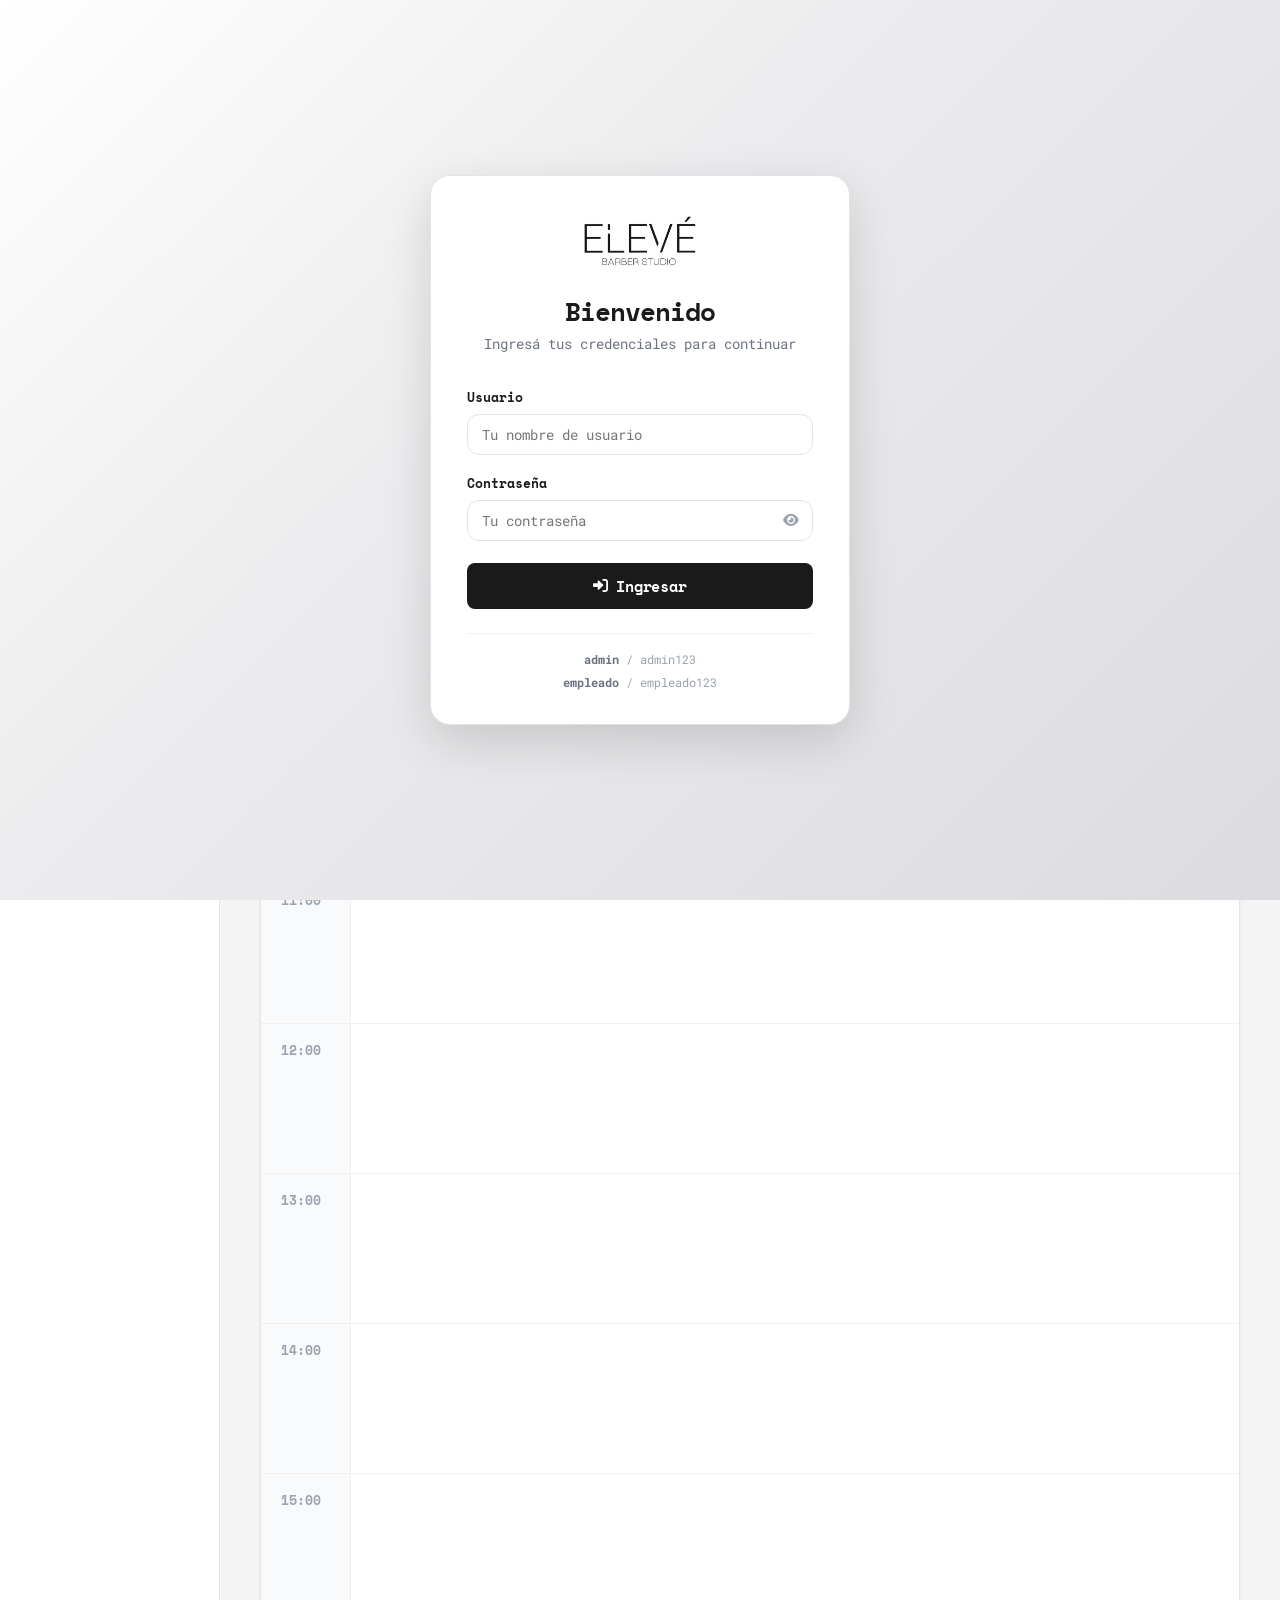
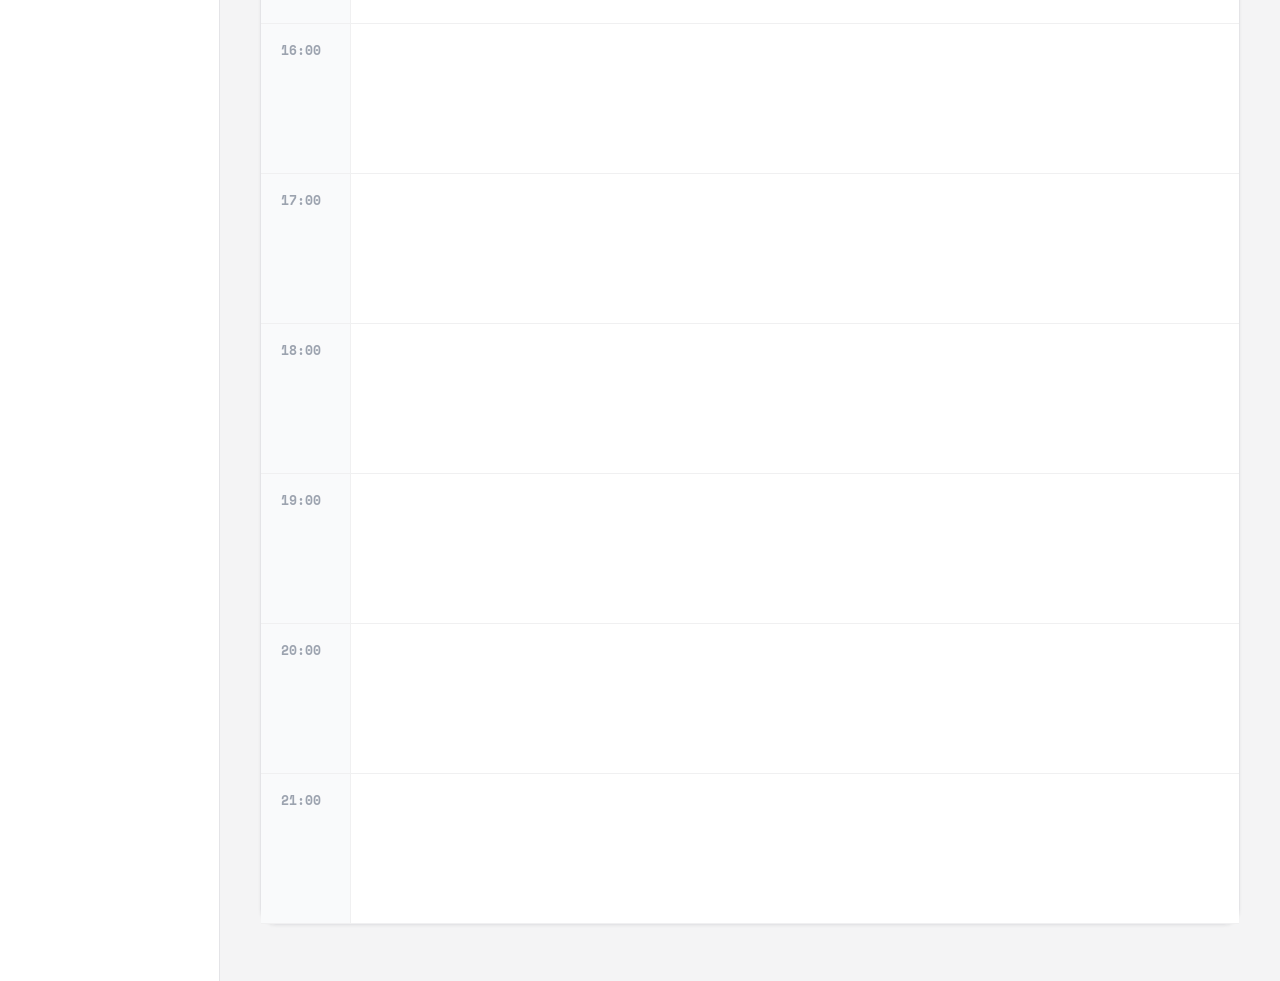
==== commit d94dc22b: "adaptacion de LOGIN" ====
--- a/FRONTEND/Dashboard/index.html
+++ b/FRONTEND/Dashboard/index.html
@@ -5,16 +5,76 @@
     <meta charset="UTF-8">
     <meta name="viewport" content="width=device-width, initial-scale=1.0">
     <title>ELEVÉ - Gestión de Peluquería</title>
+    <link rel="preconnect" href="https://fonts.googleapis.com">
+    <link rel="preconnect" href="https://fonts.gstatic.com" crossorigin>
+    <link href="https://fonts.googleapis.com/css2?family=Roboto+Mono:wght@400;500;600;700&family=Space+Mono:wght@400;700&display=swap" rel="stylesheet">
     <link rel="stylesheet" href="style.css">
     <link href="https://cdnjs.cloudflare.com/ajax/libs/font-awesome/6.0.0/css/all.min.css" rel="stylesheet">
 </head>
 
 <body>
     <!-- Actualizando todas las clases a español -->
+    <!-- Overlay de Login -->
+    <div id="login-overlay" class="login-overlay">
+        <div class="login-card">
+            <div class="login-logo">
+                <img src="./img/logo-eleve-02.jpg" alt="ELEVÉ" height="52">
+            </div>
+            <div class="login-header">
+                <h1 class="login-titulo">Bienvenido</h1>
+                <p class="login-subtitulo">Ingresá tus credenciales para continuar</p>
+            </div>
+            <form id="form-login" class="login-form" autocomplete="off">
+                <div class="grupo-formulario">
+                    <label class="form-label" for="login-usuario">Usuario</label>
+                    <input
+                        type="text"
+                        id="login-usuario"
+                        class="form-input"
+                        placeholder="Tu nombre de usuario"
+                        required
+                        autocomplete="username"
+                    >
+                </div>
+                <div class="grupo-formulario">
+                    <label class="form-label" for="login-password">Contraseña</label>
+                    <div class="input-password-wrapper">
+                        <input
+                            type="password"
+                            id="login-password"
+                            class="form-input"
+                            placeholder="Tu contraseña"
+                            required
+                            autocomplete="current-password"
+                        >
+                        <button type="button" id="toggle-login-password" class="btn-toggle-password" title="Mostrar contraseña">
+                            <i class="fas fa-eye"></i>
+                        </button>
+                    </div>
+                </div>
+                <div id="login-error" class="login-error"></div>
+                <button type="submit" class="boton-primario login-btn-submit">
+                    <i class="fas fa-sign-in-alt"></i>
+                    Ingresar
+                </button>
+            </form>
+            <p class="login-demo-hint">
+                <span><strong>admin</strong> / admin123</span>
+                <span><strong>empleado</strong> / empleado123</span>
+            </p>
+        </div>
+    </div>
+
     <header class="encabezado">
         <div class="contenido-encabezado">
             <div class="seccion-logo">
                 <img src="./img/logo-eleve-02.jpg" alt="" width="200px">
+            </div>
+            <div class="header-acciones">
+                <div id="info-usuario-header"></div>
+                <button id="btn-logout" class="boton-icono" title="Cerrar sesión">
+                    <i class="fas fa-sign-out-alt"></i>
+                </button>
             </div>
         </div>
     </header>
@@ -42,6 +102,10 @@
                 <button class="boton-navegacion" data-tab="empleados">
                     <i class="fas fa-user-tie"></i>
                     Empleados
+                </button>
+                <button class="boton-navegacion" data-tab="usuarios">
+                    <i class="fas fa-shield-alt"></i>
+                    Usuarios
                 </button>
             </nav>
         </aside>
@@ -524,6 +588,70 @@
                 </div>
             </div>
 
+            <!-- Módulo Usuarios -->
+            <div id="usuarios" class="contenido-pestana">
+                <div class="encabezado-pagina">
+                    <div class="titulo-pagina">
+                        <h2>Usuarios del Sistema</h2>
+                        <p>Administra quién tiene acceso al panel de gestión</p>
+                    </div>
+                    <div class="acciones-pagina">
+                        <input type="text" id="buscador-usuarios" class="entrada-busqueda"
+                            placeholder="Buscar usuarios...">
+                        <button class="boton-primario" id="btn-nuevo-usuario">
+                            <i class="fas fa-plus"></i>
+                            Nuevo Usuario
+                        </button>
+                    </div>
+                </div>
+
+                <!-- Métricas -->
+                <div class="metricas-seccion">
+                    <div class="tarjeta-metrica">
+                        <div class="encabezado-metrica">
+                            <div class="icono-metrica">
+                                <i class="fas fa-users"></i>
+                            </div>
+                            <span class="tendencia-metrica neutral">Total</span>
+                        </div>
+                        <div class="valor-metrica" id="total-usuarios">0</div>
+                        <div class="etiqueta-metrica">Usuarios Registrados</div>
+                        <div class="detalle-metrica">Con acceso al sistema</div>
+                    </div>
+
+                    <div class="tarjeta-metrica">
+                        <div class="encabezado-metrica">
+                            <div class="icono-metrica">
+                                <i class="fas fa-shield-alt"></i>
+                            </div>
+                            <span class="tendencia-metrica positiva">Admin</span>
+                        </div>
+                        <div class="valor-metrica" id="total-admins">0</div>
+                        <div class="etiqueta-metrica">Administradores</div>
+                        <div class="detalle-metrica">Acceso completo</div>
+                    </div>
+
+                    <div class="tarjeta-metrica">
+                        <div class="encabezado-metrica">
+                            <div class="icono-metrica">
+                                <i class="fas fa-user-tie"></i>
+                            </div>
+                            <span class="tendencia-metrica neutral">Equipo</span>
+                        </div>
+                        <div class="valor-metrica" id="total-empleados-usuarios">0</div>
+                        <div class="etiqueta-metrica">Empleados</div>
+                        <div class="detalle-metrica">Acceso limitado</div>
+                    </div>
+                </div>
+
+                <!-- Lista de usuarios -->
+                <div class="tarjeta">
+                    <div class="contenido-tarjeta">
+                        <div id="lista-usuarios" class="lista-elementos"></div>
+                    </div>
+                </div>
+            </div>
+
         </main>
     </div>
 
@@ -639,6 +767,72 @@
         </div>
     </div>
 
+    <!-- Modal de Usuarios -->
+    <div id="modal-usuario" class="modal">
+        <div class="contenido-modal">
+            <div class="encabezado-modal">
+                <h3 id="titulo-modal-usuario">Nuevo Usuario</h3>
+                <button class="cerrar-modal">
+                    <i class="fas fa-times"></i>
+                </button>
+            </div>
+            <div class="cuerpo-modal">
+                <form id="form-usuario">
+                    <input type="hidden" id="usuario-id">
+
+                    <div class="grupo-formulario">
+                        <label for="usuario-nombre">Nombre Completo</label>
+                        <input type="text" id="usuario-nombre" placeholder="Ej: Juan García" required>
+                    </div>
+
+                    <div class="grupo-formulario">
+                        <label for="usuario-email">Email</label>
+                        <input type="email" id="usuario-email" placeholder="usuario@eleve.com">
+                    </div>
+
+                    <div class="grupo-formulario">
+                        <label for="usuario-tipo">Tipo de Usuario</label>
+                        <select id="usuario-tipo" required>
+                            <option value="" disabled selected>Seleccionar tipo...</option>
+                            <option value="admin">Administrador</option>
+                            <option value="empleado">Empleado</option>
+                        </select>
+                    </div>
+
+                    <div class="grupo-formulario">
+                        <label id="label-password-usuario" for="usuario-password">Contraseña</label>
+                        <div class="input-password-wrapper">
+                            <input type="password" id="usuario-password"
+                                placeholder="Mínimo 6 caracteres" required autocomplete="new-password">
+                            <button type="button" id="toggle-password-usuario" class="btn-toggle-password" title="Mostrar contraseña">
+                                <i class="fas fa-eye"></i>
+                            </button>
+                        </div>
+                    </div>
+                </form>
+            </div>
+            <div class="pie-modal">
+                <button type="button" class="boton-secundario btn-cancelar-usuario">Cancelar</button>
+                <button type="submit" form="form-usuario" class="boton-primario">Guardar</button>
+            </div>
+        </div>
+    </div>
+
+    <!-- Modal de Confirmación global -->
+    <div id="modal-confirmar" class="modal modal-confirmar-overlay">
+        <div class="confirmar-card">
+            <div class="confirmar-icono-wrap">
+                <i class="fas fa-exclamation-triangle"></i>
+            </div>
+            <h3 id="confirmar-titulo" class="confirmar-titulo">¿Confirmar acción?</h3>
+            <p  id="confirmar-mensaje" class="confirmar-mensaje"></p>
+            <div class="confirmar-acciones">
+                <button id="confirmar-cancelar" class="boton-secundario">Cancelar</button>
+                <button id="confirmar-ok"       class="boton-primario confirmar-btn-ok">Confirmar</button>
+            </div>
+        </div>
+    </div>
+
     <script src="./js/main.js" type="module"></script>
 </body>
 
--- a/FRONTEND/Dashboard/style.css
+++ b/FRONTEND/Dashboard/style.css
@@ -1,591 +1,513 @@
+﻿/* ===================================================
+   ELEVÉ BARBERÍA — DESIGN SYSTEM
+   Fuentes: Space Mono (títulos/valores) · Roboto Mono (cuerpo)
+   Paleta: Negro #1a1a1a · Blanco · Grises neutros
+   =================================================== */
+
 /* ===================================================
    1. RESET Y VARIABLES
    =================================================== */
-
-* {
+*, *::before, *::after {
   margin: 0;
   padding: 0;
   box-sizing: border-box;
 }
 
+html { scroll-behavior: smooth; }
+
+:root {
+  --c-negro:          #0f0f0f;
+  --c-primario:       #1a1a1a;
+  --c-secundario:     #6b7280;
+  --c-terciario:      #9ca3af;
+  --c-fondo:          #f4f4f5;
+  --c-superficie:     #ffffff;
+  --c-borde:          #e4e4e7;
+  --c-borde-suave:    #f0f0f1;
+  --c-gris-claro:     #f9fafb;
+
+  --c-exito:          #16a34a;
+  --c-exito-fondo:    #f0fdf4;
+  --c-advertencia:    #d97706;
+  --c-adv-fondo:      #fffbeb;
+  --c-error:          #dc2626;
+  --c-error-fondo:    #fef2f2;
+  --c-info:           #2563eb;
+
+  --c-confirmado:     #0369a1;
+  --c-conf-fondo:     #f0f9ff;
+  --c-conf-borde:     #bae6fd;
+  --c-pendiente:      #d97706;
+  --c-pend-fondo:     #fffbeb;
+  --c-pend-borde:     #fde68a;
+  --c-completado:     #166534;
+  --c-comp-fondo:     #f0fdf4;
+  --c-comp-borde:     #bbf7d0;
+
+  --font-display:     "Space Mono", monospace;
+  --font-body:        "Roboto Mono", monospace;
+
+  --sombra-xs: 0 1px 3px rgba(0,0,0,0.06);
+  --sombra-sm: 0 2px 8px rgba(0,0,0,0.06);
+  --sombra-md: 0 4px 16px rgba(0,0,0,0.08);
+  --sombra-lg: 0 8px 32px rgba(0,0,0,0.10);
+  --sombra-xl: 0 16px 48px rgba(0,0,0,0.14);
+
+  --r-sm: 8px;
+  --r-md: 12px;
+  --r-lg: 16px;
+  --r-xl: 20px;
+
+  --ease: cubic-bezier(0.4, 0, 0.2, 1);
+
+  /* Aliases de compatibilidad */
+  --color-primario:     #1a1a1a;
+  --color-secundario:   #6b7280;
+  --color-fondo:        #f4f4f5;
+  --color-blanco:       #ffffff;
+  --color-borde:        #e4e4e7;
+  --color-borde-claro:  #f0f0f1;
+  --color-gris-claro:   #f9fafb;
+  --color-gris-medio:   #d1d5db;
+  --color-exito:        #16a34a;
+  --color-advertencia:  #d97706;
+  --color-error:        #dc2626;
+  --color-info:         #2563eb;
+  --color-confirmado:   #0369a1;
+  --color-confirmado-fondo: #f0f9ff;
+  --color-confirmado-borde: #bae6fd;
+  --color-pendiente:    #d97706;
+  --color-pendiente-fondo: #fffbeb;
+  --color-pendiente-borde: #fde68a;
+  --color-completado:   #166534;
+  --color-completado-fondo: #f0fdf4;
+  --color-completado-borde: #bbf7d0;
+}
+
+/* ===================================================
+   2. SCROLLBAR
+   =================================================== */
+* {
+  scrollbar-width: thin;
+  scrollbar-color: #c4c4c4 transparent;
+}
+*::-webkit-scrollbar          { width: 6px; height: 6px; }
+*::-webkit-scrollbar-track    { background: transparent; }
+*::-webkit-scrollbar-thumb    { background: #c4c4c4; border-radius: 99px; }
+*::-webkit-scrollbar-thumb:hover { background: var(--c-primario); }
+
+/* ===================================================
+   3. TIPOGRAFÍA BASE
+   =================================================== */
 body {
-  font-family: "SF Pro Display", -apple-system, BlinkMacSystemFont, sans-serif;
-  background-color: var(--color-fondo);
-  color: var(--color-primario);
-  line-height: 1.5;
+  font-family: var(--font-body);
+  background-color: var(--c-fondo);
+  color: var(--c-primario);
+  line-height: 1.6;
   font-weight: 400;
-}
-
-/* ===== VARIABLES DE COLOR (Fuente de verdad) ===== */
-:root {
-  --color-primario: #1a1a1a;
-  --color-secundario: #666666;
-  --color-fondo: #fafafa;
-  --color-blanco: #ffffff;
-  --color-borde: #e5e5e5;
-  --color-borde-claro: #f0f0f0;
-  --color-gris-claro: #f5f5f5;
-  --color-gris-medio: #d1d1d1;
-  --color-exito: #22c55e;
-  --color-advertencia: #ed8936;
-  --color-error: #dc2626;
-  --color-info: #4299e1;
-
-  /* Estados de citas */
-  --color-confirmado: #0369a1;
-  --color-confirmado-fondo: #f0f9ff;
-  --color-confirmado-borde: #e0f2fe;
-  --color-pendiente: #d97706;
-  --color-pendiente-fondo: #fffbeb;
-  --color-pendiente-borde: #fef3c7;
-  --color-completado: #166534;
-  --color-completado-fondo: #f0fdf4;
-  --color-completado-borde: #dcfce7;
-}
-
-/* ===================================================
-   2. LAYOUT PRINCIPAL
-   =================================================== */
-
-/* ===== ENCABEZADO ===== */
+  font-size: 15px;
+}
+
+h1, h2, h3, h4, h5, h6 {
+  font-family: var(--font-display);
+  line-height: 1.2;
+  letter-spacing: -0.02em;
+}
+
+/* ===================================================
+   4. LAYOUT PRINCIPAL
+   =================================================== */
 .encabezado {
-  background: var(--color-blanco);
-  border-bottom: 1px solid var(--color-borde);
-  padding: 1rem;
+  background: var(--c-superficie);
+  border-bottom: 1px solid var(--c-borde);
+  padding: 0.875rem 1.5rem;
+  position: sticky;
+  top: 0;
+  z-index: 100;
 }
 
 .contenido-encabezado {
   display: flex;
   justify-content: space-between;
   align-items: center;
-  max-width: 1400px;
-  margin: 0 auto;
-}
-
-.seccion-logo {
-  display: flex;
-  align-items: center;
-  gap: 1rem;
-}
-
-.logo {
-  background: var(--color-primario);
-  padding: 0.75rem;
-  border-radius: 12px;
-  color: var(--color-blanco);
-  font-size: 1.125rem;
-}
-
-.texto-logo h1 {
-  font-size: 1.5rem;
-  font-weight: 600;
-  color: var(--color-primario);
-  letter-spacing: -0.025em;
-}
-
-.texto-logo p {
-  font-size: 0.875rem;
-  color: var(--color-secundario);
-  font-weight: 400;
-}
-
-/* ===== CONTENEDOR PRINCIPAL ===== */
-.contenedor-principal {
-  display: flex;
   max-width: 1600px;
   margin: 0 auto;
-  min-height: calc(100vh - 100px);
-}
-
-/* ===== BARRA LATERAL ===== */
+}
+
+.seccion-logo { display: flex; align-items: center; gap: 1rem; }
+
+.contenedor-principal {
+  display: flex;
+  max-width: 1600px;
+  margin: 0 auto;
+  min-height: calc(100vh - 65px);
+}
+
 .barra-lateral {
-  width: 240px;
-  background: var(--color-blanco);
-  border-right: 1px solid var(--color-borde);
-  padding: 2rem 0;
+  width: 220px;
+  background: var(--c-superficie);
+  border-right: 1px solid var(--c-borde);
+  padding: 1.5rem 0;
+  flex-shrink: 0;
 }
 
 .navegacion {
-  padding: 0 1rem;
+  padding: 0 0.75rem;
   display: flex;
   flex-direction: column;
-  gap: 0.25rem;
+  gap: 2px;
 }
 
 .boton-navegacion {
   display: flex;
   align-items: center;
-  gap: 0.75rem;
-  padding: 0.75rem 1rem;
+  gap: 0.625rem;
+  padding: 0.625rem 0.875rem;
   background: none;
   border: none;
-  border-radius: 12px;
+  border-radius: var(--r-md);
   cursor: pointer;
-  font-size: 0.875rem;
-  font-weight: 500;
-  color: var(--color-secundario);
-  transition: all 0.15s ease;
+  font-family: var(--font-display);
+  font-size: 0.8125rem;
+  font-weight: 700;
+  color: var(--c-secundario);
+  transition: all 0.15s var(--ease);
   text-align: left;
   width: 100%;
-}
-
-.boton-navegacion:hover {
-  background: var(--color-gris-claro);
-  color: var(--color-primario);
-}
-
-.boton-navegacion.activo {
-  background: var(--color-primario);
-  color: var(--color-blanco);
-}
-
-/* ===== ÁREA DE CONTENIDO ===== */
+  letter-spacing: -0.01em;
+}
+
+.boton-navegacion i { width: 18px; text-align: center; font-size: 0.875rem; }
+.boton-navegacion:hover { background: var(--c-gris-claro); color: var(--c-primario); }
+.boton-navegacion.activo { background: var(--c-primario); color: white; }
+
 .contenido {
   flex: 1;
-  padding: 2rem;
-  background: var(--color-fondo);
-}
-
-.contenido-pestana {
-  display: none;
-}
-
-.contenido-pestana.activo {
-  display: block;
-}
-
-/* ===== ENCABEZADOS DE PÁGINA ===== */
+  padding: 2rem 2.5rem;
+  background: var(--c-fondo);
+  min-width: 0;
+}
+
+.contenido-pestana        { display: none; }
+.contenido-pestana.activo { display: block; }
+
 .encabezado-pagina {
   display: flex;
   justify-content: space-between;
   align-items: flex-start;
   margin-bottom: 2rem;
-  padding-bottom: 1rem;
-  border-bottom: 1px solid var(--color-borde);
+  padding-bottom: 1.25rem;
+  border-bottom: 1px solid var(--c-borde);
 }
 
 .titulo-pagina h2 {
-  font-size: 2rem;
-  font-weight: 700;
-  color: var(--color-primario);
+  font-size: 1.75rem;
+  font-weight: 700;
+  color: var(--c-primario);
   margin-bottom: 0.25rem;
-  letter-spacing: -0.025em;
-}
-
-.titulo-pagina p {
-  color: var(--color-secundario);
-  font-size: 1rem;
-  font-weight: 400;
-}
-
-.acciones-pagina {
-  display: flex;
-  align-items: center;
-  gap: 0.75rem;
-}
-
-/* ===================================================
-   3. COMPONENTES REUTILIZABLES
-   =================================================== */
-
-/* ===== TARJETAS ===== */
+}
+
+.titulo-pagina p { color: var(--c-secundario); font-size: 0.875rem; }
+.acciones-pagina { display: flex; align-items: center; gap: 0.75rem; flex-wrap: wrap; }
+
+/* ===================================================
+   5. COMPONENTES BASE
+   =================================================== */
 .tarjeta {
-  background: var(--color-blanco);
-  border: 1px solid var(--color-borde);
-  border-radius: 12px;
+  background: var(--c-superficie);
+  border: 1px solid var(--c-borde);
+  border-radius: var(--r-lg);
   margin-bottom: 1.5rem;
-  box-shadow: 0 1px 3px rgba(0, 0, 0, 0.05);
-  transition: all 0.3s ease;
-}
-
-.tarjeta:hover {
-  box-shadow: 0 4px 12px rgba(0, 0, 0, 0.12);
-  border-color: var(--color-gris-medio);
-}
+  box-shadow: var(--sombra-xs);
+  transition: box-shadow 0.25s var(--ease), border-color 0.25s var(--ease);
+}
+
+.tarjeta:hover { box-shadow: var(--sombra-md); border-color: #d1d5db; }
 
 .encabezado-tarjeta {
-  padding: 1.5rem 1.5rem 1rem;
-  border-bottom: 1px solid var(--color-borde-claro);
-}
-
-.encabezado-tarjeta h3 {
-  font-size: 1.125rem;
-  font-weight: 600;
-  color: var(--color-primario);
-  margin-bottom: 0.25rem;
-  display: flex;
-  align-items: center;
-  gap: 0.5rem;
-}
-
-.encabezado-tarjeta p {
-  font-size: 0.875rem;
-  color: var(--color-secundario);
-}
-
-.contenido-tarjeta {
-  padding: 1.5rem;
-}
-
-/* ===== BOTONES (Versión consolidada) ===== */
+  padding: 1.25rem 1.5rem 1rem;
+  border-bottom: 1px solid var(--c-borde-suave);
+}
+
+.encabezado-tarjeta h3 { font-size: 1rem; font-weight: 700; color: var(--c-primario); }
+.encabezado-tarjeta p  { font-size: 0.8125rem; color: var(--c-secundario); margin-top: 0.125rem; }
+.contenido-tarjeta     { padding: 1.5rem; }
+
 .boton-primario {
-  background: var(--color-primario);
-  color: var(--color-blanco);
+  background: var(--c-primario);
+  color: white;
   border: none;
-  padding: 0.75rem 1.5rem;
-  border-radius: 8px;
-  font-weight: 600;
-  font-size: 0.9375rem;
+  padding: 0.625rem 1.25rem;
+  border-radius: var(--r-sm);
+  font-family: var(--font-display);
+  font-weight: 700;
+  font-size: 0.8125rem;
   display: inline-flex;
   align-items: center;
   gap: 0.5rem;
   cursor: pointer;
-  transition: all 0.2s ease;
-  font-family: inherit;
-}
-
-.boton-primario:hover {
-  background: #000000;
-  transform: translateY(-1px);
-  box-shadow: 0 4px 12px rgba(0, 0, 0, 0.15);
-}
-
-.boton-primario:disabled {
-  opacity: 0.5;
-  cursor: not-allowed;
-}
+  transition: all 0.2s var(--ease);
+  letter-spacing: -0.01em;
+  white-space: nowrap;
+}
+
+.boton-primario:hover { background: var(--c-negro); transform: translateY(-1px); box-shadow: var(--sombra-md); }
+.boton-primario:disabled { opacity: 0.45; cursor: not-allowed; transform: none; }
 
 .boton-secundario {
-  background: var(--color-blanco);
-  color: var(--color-primario);
-  border: 1px solid var(--color-gris-medio);
-  padding: 0.75rem 1.5rem;
-  border-radius: 8px;
-  font-weight: 600;
-  font-size: 0.9375rem;
+  background: var(--c-superficie);
+  color: var(--c-primario);
+  border: 1px solid var(--c-borde);
+  padding: 0.625rem 1.25rem;
+  border-radius: var(--r-sm);
+  font-family: var(--font-display);
+  font-weight: 700;
+  font-size: 0.8125rem;
   cursor: pointer;
-  transition: all 0.2s ease;
-  font-family: inherit;
-}
-
-.boton-secundario:hover {
-  background: var(--color-gris-claro);
-  border-color: var(--color-secundario);
-}
-
-.boton-secundario.eliminar {
-  color: var(--color-error);
-  border-color: var(--color-error);
-}
-
-.boton-secundario.eliminar:hover {
-  background-color: #fef2f2;
-  /* Fondo para error */
-  border-color: var(--color-error);
-}
+  transition: all 0.2s var(--ease);
+  white-space: nowrap;
+}
+
+.boton-secundario:hover { background: var(--c-gris-claro); border-color: #9ca3af; }
+.boton-secundario.eliminar { color: var(--c-error); border-color: #fca5a5; }
+.boton-secundario.eliminar:hover { background: var(--c-error-fondo); border-color: var(--c-error); }
 
 .boton-icono {
-  width: 36px;
-  height: 36px;
-  border: 1px solid var(--color-borde);
-  background: var(--color-blanco);
-  border-radius: 8px;
-  display: flex;
-  align-items: center;
-  justify-content: center;
+  width: 34px; height: 34px;
+  border: 1px solid var(--c-borde);
+  background: var(--c-superficie);
+  border-radius: var(--r-sm);
+  display: flex; align-items: center; justify-content: center;
   cursor: pointer;
-  transition: all 0.2s ease;
-  color: var(--color-secundario);
-}
-
-.boton-icono:hover {
-  background: var(--color-gris-claro);
-  border-color: var(--color-gris-medio);
-  color: var(--color-primario);
-}
-
-.boton-icono.editar:hover {
-  background: var(--color-info-fondo);
-  /* Asumiendo que tienes esta variable, si no, usa gris claro */
-  border-color: var(--color-info);
-  color: var(--color-info);
-}
-
-.boton-icono.eliminar:hover {
-  background: #fef2f2;
-  /* Fondo para error */
-  border-color: var(--color-error);
-  color: var(--color-error);
-}
-
-.boton-icono:disabled {
-  opacity: 0.4;
-  cursor: not-allowed;
-}
-
-/* ===== FORMULARIOS Y ENTRADAS (Versión consolidada) ===== */
+  transition: all 0.2s var(--ease);
+  color: var(--c-secundario);
+  font-size: 0.875rem;
+  flex-shrink: 0;
+}
+
+.boton-icono:hover          { background: var(--c-gris-claro); border-color: #9ca3af; color: var(--c-primario); }
+.boton-icono.eliminar:hover { background: var(--c-error-fondo); border-color: var(--c-error); color: var(--c-error); }
+.boton-icono:disabled       { opacity: 0.4; cursor: not-allowed; }
+
 .entrada-busqueda {
-  padding: 0.75rem 1rem;
-  padding-left: 2.5rem;
-  border: 1px solid var(--color-gris-medio);
-  border-radius: 8px;
-  font-size: 0.9375rem;
-  background: var(--color-blanco) url('data:image/svg+xml;utf8,<svg xmlns="http://www.w3.org/2000/svg" width="16" height="16" fill="%23737373" viewBox="0 0 16 16"><path d="M11.742 10.344a6.5 6.5 0 1 0-1.397 1.398h-.001c.03.04.062.078.098.115l3.85 3.85a1 1 0 0 0 1.415-1.414l-3.85-3.85a1.007 1.007 0 0 0-.115-.1zM12 6.5a5.5 5.5 0 1 1-11 0 5.5 5.5 0 0 1 11 0z"/></svg>') no-repeat 0.75rem center;
-  transition: all 0.2s ease;
-  font-family: inherit;
-  max-width: 200px;
-}
-
-.entrada-fecha,
-.entrada-seleccion,
-.form-input,
-.form-select,
-.grupo-formulario input,
-.grupo-formulario select,
-.grupo-formulario textarea {
+  padding: 0.5rem 0.875rem 0.5rem 2.25rem;
+  border: 1px solid var(--c-borde);
+  border-radius: var(--r-sm);
+  font-family: var(--font-body);
+  font-size: 0.8125rem;
+  background: var(--c-superficie) url('data:image/svg+xml;utf8,<svg xmlns="http://www.w3.org/2000/svg" width="14" height="14" fill="%239ca3af" viewBox="0 0 16 16"><path d="M11.742 10.344a6.5 6.5 0 1 0-1.397 1.398h-.001c.03.04.062.078.098.115l3.85 3.85a1 1 0 0 0 1.415-1.414l-3.85-3.85a1.007 1.007 0 0 0-.115-.1zM12 6.5a5.5 5.5 0 1 1-11 0 5.5 5.5 0 0 1 11 0z"/></svg>') no-repeat 0.625rem center;
+  transition: all 0.2s var(--ease);
+  max-width: 220px;
+  color: var(--c-primario);
+}
+
+.entrada-busqueda:focus { outline: none; border-color: var(--c-primario); box-shadow: 0 0 0 3px rgba(26,26,26,0.08); }
+
+.entrada-fecha, .entrada-seleccion, .form-input, .form-select,
+.grupo-formulario input, .grupo-formulario select, .grupo-formulario textarea {
   width: 100%;
   padding: 0.625rem 0.875rem;
-  border: 1px solid var(--color-gris-medio);
-  border-radius: 12px;
+  border: 1px solid var(--c-borde);
+  border-radius: var(--r-md);
+  font-family: var(--font-body);
   font-size: 0.875rem;
-  background: var(--color-blanco);
-  color: var(--color-primario);
-  font-family: inherit;
-  transition: all 0.2s ease;
-}
-
-.entrada-busqueda:focus,
-.entrada-fecha:focus,
-.entrada-seleccion:focus,
-.form-input:focus,
-.form-select:focus,
-.grupo-formulario input:focus,
-.grupo-formulario select:focus,
-.grupo-formulario textarea:focus {
+  background: var(--c-superficie);
+  color: var(--c-primario);
+  transition: all 0.2s var(--ease);
+}
+
+.entrada-fecha:focus, .entrada-seleccion:focus, .form-input:focus, .form-select:focus,
+.grupo-formulario input:focus, .grupo-formulario select:focus, .grupo-formulario textarea:focus {
   outline: none;
-  border-color: var(--color-primario);
-  box-shadow: 0 0 0 3px rgba(0, 0, 0, 0.05);
-}
-
-.grupo-formulario {
-  margin-bottom: 1.25rem;
-}
-
-.entrada-fecha {
-  width: fit-content;
-}
-
-.form-label,
-.grupo-formulario label {
+  border-color: var(--c-primario);
+  box-shadow: 0 0 0 3px rgba(26,26,26,0.07);
+}
+
+.entrada-fecha { width: fit-content; }
+.grupo-formulario { margin-bottom: 1.125rem; }
+
+.form-label, .grupo-formulario label {
   display: block;
-  font-size: 0.875rem;
-  font-weight: 500;
-  color: var(--color-primario);
-  margin-bottom: 0.5rem;
-}
-
-textarea.form-input,
-.grupo-formulario textarea {
-  min-height: 80px;
-  resize: vertical;
-}
-
-.form-select:disabled,
-.form-input:disabled {
-  background-color: var(--color-gris-claro);
-  opacity: 0.7;
-  cursor: not-allowed;
-}
-
-
-/* ===== MODAL (Versión consolidada) ===== */
+  font-size: 0.8125rem;
+  font-weight: 700;
+  color: var(--c-primario);
+  margin-bottom: 0.375rem;
+  font-family: var(--font-display);
+}
+
+textarea.form-input, .grupo-formulario textarea { min-height: 80px; resize: vertical; }
+.form-select:disabled, .form-input:disabled { background: var(--c-gris-claro); opacity: 0.65; cursor: not-allowed; }
+
+/* ===================================================
+   6. MODALES
+   =================================================== */
 .modal {
   display: none;
   position: fixed;
   inset: 0;
-  background-color: rgba(0, 0, 0, 0.75);
+  background: rgba(0,0,0,0.6);
+  backdrop-filter: blur(4px);
   z-index: 1000;
   align-items: center;
   justify-content: center;
   padding: 1rem;
 }
 
-.modal.activo {
-  display: flex;
-}
+.modal.activo { display: flex; }
 
 .contenido-modal {
-  background: var(--color-blanco);
-  border-radius: 16px;
-  /* Borde redondeado de V2 */
+  background: var(--c-superficie);
+  border-radius: var(--r-xl);
   width: 90%;
-  max-width: 500px;
+  max-width: 520px;
   max-height: 90vh;
   overflow-y: auto;
-  box-shadow: 0 20px 25px -5px rgba(0, 0, 0, 0.1), 0 10px 10px -5px rgba(0, 0, 0, 0.04);
-
+  overflow-x: hidden;
+  scroll-behavior: smooth;
+  box-shadow: var(--sombra-xl);
 }
 
 .encabezado-modal {
-  padding: 1.5rem;
-  border-bottom: 1px solid var(--color-borde-claro);
+  padding: 1.375rem 1.5rem;
+  border-bottom: 1px solid rgba(255,255,255,0.1);
   display: flex;
   justify-content: space-between;
   align-items: center;
-  background-color: var(--color-primario);
-  color: var(--color-blanco);
+  background: var(--c-primario);
 }
 
 .encabezado-modal h3 {
-  margin: 0;
-  font-size: 1.25rem;
-  font-weight: 600;
-  color: var(--color-blanco);
+  font-size: 1.0625rem;
+  font-weight: 700;
+  color: white;
+  font-family: var(--font-display);
 }
 
 .cerrar-modal {
-  background: none;
+  background: rgba(255,255,255,0.1);
   border: none;
-  font-size: 1.5rem;
+  font-size: 1rem;
   cursor: pointer;
-  color: var(--color-blanco);
-  opacity: 0.7;
-  padding: 0;
-  width: 32px;
-  height: 32px;
-  display: flex;
-  align-items: center;
-  justify-content: center;
-  transition: all 0.2s ease;
-}
-
-.cerrar-modal:hover {
-  opacity: 1;
-}
-
-.cuerpo-modal {
-  padding: 1.5rem;
-}
+  color: white;
+  width: 30px; height: 30px;
+  display: flex; align-items: center; justify-content: center;
+  border-radius: var(--r-sm);
+  transition: background 0.2s;
+}
+
+.cerrar-modal:hover { background: rgba(255,255,255,0.2); }
+.cuerpo-modal { padding: 1.5rem; }
 
 .pie-modal {
   display: flex;
   gap: 0.75rem;
   justify-content: flex-end;
-  padding: 1.5rem;
-  border-top: 1px solid var(--color-borde-claro);
-}
-
-/* ===================================================
-   4. PESTAÑA: AGENDA
-   =================================================== */
-
-/* ===== TARJETAS DE ESTADÍSTICAS (Dashboard) ===== */
+  padding: 1.25rem 1.5rem;
+  border-top: 1px solid var(--c-borde-suave);
+  background: var(--c-gris-claro);
+}
+
+/* ===================================================
+   7. AGENDA — ESTADÍSTICAS SUPERIORES
+   =================================================== */
 .cuadricula-estadisticas {
   display: grid;
   grid-template-columns: repeat(4, 1fr);
   gap: 1rem;
-  margin-bottom: 2rem;
+  margin-bottom: 1.75rem;
 }
 
 .tarjeta-estadistica {
-  background: var(--color-blanco);
-  padding: 1.5rem;
-  border: 1px solid var(--color-borde);
-  border-radius: 12px;
+  background: var(--c-superficie);
+  padding: 1.375rem 1.5rem;
+  border: 1px solid var(--c-borde);
+  border-radius: var(--r-lg);
   display: flex;
   align-items: center;
   gap: 1rem;
-}
+  box-shadow: var(--sombra-xs);
+  transition: all 0.25s var(--ease);
+}
+
+.tarjeta-estadistica:hover { box-shadow: var(--sombra-md); transform: translateY(-2px); }
 
 .icono-estadistica {
-  width: 2.5rem;
-  height: 2.5rem;
-  border-radius: 12px;
-  display: flex;
-  align-items: center;
-  justify-content: center;
-  font-size: 1rem;
-  background: var(--color-gris-claro);
-  color: var(--color-primario);
-}
-
+  width: 44px; height: 44px;
+  border-radius: var(--r-md);
+  display: flex; align-items: center; justify-content: center;
+  font-size: 1.0625rem;
+  background: var(--c-gris-claro);
+  color: var(--c-primario);
+  flex-shrink: 0;
+  border: 1px solid var(--c-borde-suave);
+}
 
 .etiqueta-estadistica {
-  font-size: 0.875rem;
-  color: var(--color-secundario);
-  margin-bottom: 0.25rem;
-  font-weight: 500;
+  font-size: 0.75rem;
+  color: var(--c-secundario);
+  margin-bottom: 0.125rem;
+  font-weight: 600;
+  text-transform: uppercase;
+  letter-spacing: 0.04em;
 }
 
 .valor-estadistica {
+  font-family: var(--font-display);
   font-size: 1.75rem;
   font-weight: 700;
-  color: var(--color-primario);
-  letter-spacing: -0.025em;
-}
-
-/* ===== Navegación de pestañas (Profesionales) ===== */
+  color: var(--c-primario);
+  letter-spacing: -0.03em;
+  line-height: 1;
+}
+
+/* ===================================================
+   8. AGENDA — GRILLA
+   =================================================== */
+
 .navegacion-pestanas {
   display: flex;
   flex-wrap: wrap;
-  border-bottom: 2px solid var(--color-borde);
-  background-color: var(--color-fondo);
-  padding: 0.1rem 1rem;
-  gap: 0.5rem;
+  border-bottom: 2px solid var(--c-borde);
+  background: var(--c-superficie);
+  padding: 0 1.25rem;
+  gap: 0.25rem;
 }
 
 .pestana-navegacion {
   flex-shrink: 0;
-  padding: 1rem 1.5rem;
-  font-size: 0.875rem;
-  font-weight: 500;
-  color: var(--color-secundario);
+  padding: 0.875rem 1.25rem;
+  font-family: var(--font-display);
+  font-size: 0.8125rem;
+  font-weight: 700;
+  color: var(--c-secundario);
   background: none;
   border: none;
   border-bottom: 3px solid transparent;
   cursor: pointer;
-  transition: all 0.2s ease;
-  display: flex;
-  align-items: center;
-  gap: 0.5rem;
-  font-family: inherit;
-  position: relative;
-  top: 2px;
-}
-
-.pestana-navegacion:hover {
-  color: var(--color-primario);
-  background-color: var(--color-gris-claro);
-}
-
-.pestana-navegacion.activo {
-  color: var(--color-primario);
-  border-bottom-color: var(--color-primario);
-  background-color: transparent;
-}
-
-.punto-color {
-  width: 10px;
-  height: 10px;
-  border-radius: 50%;
-  flex-shrink: 0;
-}
+  transition: all 0.15s var(--ease);
+  display: flex; align-items: center; gap: 0.5rem;
+  position: relative; top: 2px;
+}
+
+.pestana-navegacion:hover { color: var(--c-primario); background: var(--c-gris-claro); border-radius: var(--r-sm) var(--r-sm) 0 0; }
+.pestana-navegacion.activo { color: var(--c-primario); border-bottom-color: var(--c-primario); background: none; }
+
+.punto-color { width: 9px; height: 9px; border-radius: 50%; flex-shrink: 0; }
 
 .insignia {
-  margin-left: 0.25rem;
+  margin-left: 0.125rem;
   padding: 0.125rem 0.5rem;
-  font-size: 0.75rem;
-  font-weight: 600;
-  border-radius: 12px;
-  background-color: var(--color-primario);
-  color: var(--color-blanco);
-}
-
-/* ===== Encabezado de la grilla (Fecha) ===== */
+  font-size: 0.6875rem;
+  font-weight: 700;
+  border-radius: 99px;
+  background: var(--c-primario);
+  color: white;
+}
+
 .encabezado-grilla {
-  padding: 1.5rem;
-  border-bottom: 1px solid var(--color-borde);
-  background-color: var(--color-fondo);
+  padding: 1.25rem 1.5rem;
+  border-bottom: 1px solid var(--c-borde);
+  background: var(--c-gris-claro);
   display: flex;
   justify-content: space-between;
   align-items: center;
@@ -593,1306 +515,1084 @@
   flex-wrap: wrap;
 }
 
-.info-encabezado {
-  display: flex;
-  align-items: center;
-  gap: 1rem;
-}
+.info-encabezado { display: flex; align-items: center; gap: 1rem; }
 
 .titulo-encabezado {
-  font-size: 1.25rem;
-  font-weight: 600;
+  font-family: var(--font-display);
+  font-size: 1.125rem;
+  font-weight: 700;
+  color: var(--c-primario);
   text-transform: capitalize;
-  color: var(--color-primario);
-  margin-bottom: 0.25rem;
-}
-
-.subtitulo-encabezado {
-  font-size: 0.875rem;
-  color: var(--color-secundario);
-}
-
-.navegacion-fecha {
-  display: flex;
-  align-items: center;
-  gap: 0.75rem;
-}
-
-/* ===== Grilla de turnos ===== */
+}
+
+.subtitulo-encabezado { font-size: 0.8125rem; color: var(--c-secundario); }
+.navegacion-fecha { display: flex; align-items: center; gap: 0.75rem; }
+
 .contenedor-grilla {
   overflow-x: auto;
-  background-color: var(--color-fondo);
-}
-
-.envoltorio-grilla {
-  min-width: 700px;
-}
+  scroll-behavior: smooth;
+  background: var(--c-fondo);
+}
+
+.envoltorio-grilla { min-width: 700px; }
 
 .cabecera-grilla {
   display: grid;
-  grid-template-columns: 100px 1fr;
-  border-bottom: 2px solid var(--color-borde);
-  background-color: var(--color-gris-claro);
+  grid-template-columns: 90px 1fr;
+  border-bottom: 2px solid var(--c-borde);
+  background: var(--c-gris-claro);
 }
 
 .celda-cabecera {
-  padding: 1rem 1.5rem;
-  font-size: 0.75rem;
-  font-weight: 600;
-  color: var(--color-secundario);
+  padding: 0.75rem 1.25rem;
+  font-size: 0.6875rem;
+  font-weight: 700;
+  color: var(--c-secundario);
   text-transform: uppercase;
-  letter-spacing: 0.05em;
-}
-
-.celda-cabecera:first-child {
-  border-right: 1px solid var(--color-borde);
-}
-
-.cuerpo-grilla {
-  position: relative;
-  background-color: var(--color-blanco);
-}
+  letter-spacing: 0.06em;
+  font-family: var(--font-display);
+}
+
+.celda-cabecera:first-child { border-right: 1px solid var(--c-borde); }
+.cuerpo-grilla { position: relative; background: var(--c-superficie); }
 
 .ranura-tiempo {
   display: grid;
-  grid-template-columns: 100px 1fr;
-  border-bottom: 1px solid var(--color-borde);
+  grid-template-columns: 90px 1fr;
+  border-bottom: 1px solid var(--c-borde-suave);
   height: 150px;
 }
 
-.ranura-tiempo:last-child {
-  border-bottom: none;
-}
+.ranura-tiempo:last-child { border-bottom: none; }
 
 .etiqueta-tiempo {
-  padding: 1rem 1.5rem;
-  border-right: 1px solid var(--color-borde);
-  font-size: 0.875rem;
-  font-weight: 500;
-  color: var(--color-secundario);
-  background-color: var(--color-fondo);
-}
-
-.contenido-tiempo {
-  position: relative;
-  background-color: var(--color-blanco);
-}
-
-.capa-turnos {
-  position: absolute;
-  inset: 0;
-  pointer-events: none;
-}
-
-.grilla-turnos {
-  display: grid;
-  grid-template-columns: 100px 1fr;
-  height: 100%;
-}
-
-.contenedor-turnos {
-  position: relative;
-  padding: 0 0.75rem;
-}
-
-/* ======================================================== */
-/* ===== INICIO: REGLAS DE TARJETA DE TURNO (MODIFICADAS) ===== */
-/* ======================================================== */
-
+  padding: 1rem 1.25rem;
+  border-right: 1px solid var(--c-borde-suave);
+  font-size: 0.8125rem;
+  font-weight: 600;
+  color: var(--c-terciario);
+  background: var(--c-gris-claro);
+  font-family: var(--font-display);
+}
+
+.contenido-tiempo { position: relative; background: var(--c-superficie); }
+.capa-turnos      { position: absolute; inset: 0; pointer-events: none; }
+.grilla-turnos    { display: grid; grid-template-columns: 90px 1fr; height: 100%; }
+.contenedor-turnos { position: relative; padding: 0 0.5rem; }
+
+/* Tarjeta de turno */
 .tarjeta-turno {
   position: absolute;
-  border: 1px solid var(--color-borde);
+  border: 1px solid var(--c-borde);
   border-left-width: 4px !important;
-  /* Importante para mantener el color del profesional */
-  padding: 0.875rem;
+  padding: 0.75rem 0.875rem;
   cursor: pointer;
-  transition: all 0.2s ease;
-
-  /* --- INICIO DE MODIFICACIÓN: Layout de Fila --- */
+  transition: all 0.2s var(--ease);
   display: flex;
   flex-direction: row;
-  /* <-- CAMBIADO (antes era column) */
   justify-content: space-between;
-  /* <-- CAMBIADO */
   align-items: center;
-  /* <-- AÑADIDO: Centra verticalmente el botón */
-  /* --- FIN DE MODIFICACIÓN --- */
-
   pointer-events: auto;
   margin-right: 4px;
-  background: var(--color-blanco) !important;
-  color: var(--color-primario) !important;
-  box-shadow: 0 1px 3px rgba(0, 0, 0, 0.12);
-}
-
-.tarjeta-turno:hover {
-  box-shadow: 0 4px 8px rgba(0, 0, 0, 0.18);
-  transform: translateX(2px);
-  filter: none !important;
-}
-
-/* --- INICIO DE NUEVAS REGLAS --- */
-.turno-contenido-fila {
-  display: flex;
-  flex-direction: row;
-  gap: 1rem;
-  /* Espacio entre (Cliente/Servicio) y (Profesional/Hora) */
-  flex: 1;
-  /* Ocupa el espacio disponible */
-  min-width: 0;
-  /* Evita que el flex item se desborde */
-}
-
-.turno-columna {
-  display: flex;
-  flex-direction: column;
-  gap: 0.375rem;
-  /* Espacio entre líneas de la misma columna */
-  justify-content: center;
-  /* Centra el contenido verticalmente */
-  min-width: 0;
-  /* Evita desbordamiento de texto */
-}
-
-/* --- FIN DE NUEVAS REGLAS --- */
-
-
-/* --- REGLAS MODIFICADAS (ANTES EN .info-turno) --- */
+  background: var(--c-superficie);
+  color: var(--c-primario);
+  box-shadow: var(--sombra-xs);
+  border-radius: var(--r-sm);
+}
+
+.tarjeta-turno:hover { box-shadow: var(--sombra-md); transform: translateX(2px); }
+
+.turno-contenido-fila { display: flex; flex-direction: row; gap: 1rem; flex: 1; min-width: 0; }
+.turno-columna { display: flex; flex-direction: column; gap: 0.25rem; justify-content: center; min-width: 0; }
+
 .cliente-turno {
-  font-size: 0.9375rem;
-  font-weight: 700;
-  overflow: hidden;
-  text-overflow: ellipsis;
-  white-space: nowrap;
-  line-height: 1.3;
-  color: var(--color-primario);
-}
-
-.servicio-turno {
-  font-size: 0.8125rem;
-  opacity: 1;
-  overflow: hidden;
-  text-overflow: ellipsis;
-  white-space: nowrap;
-  /* <-- CAMBIADO (para que no salte de línea) */
-  line-height: 1.4;
-  color: var(--color-secundario);
-}
+  font-family: var(--font-display);
+  font-size: 0.875rem;
+  font-weight: 700;
+  overflow: hidden; text-overflow: ellipsis; white-space: nowrap;
+  color: var(--c-primario);
+  letter-spacing: -0.01em;
+}
+
+.servicio-turno { font-size: 0.75rem; color: var(--c-secundario); overflow: hidden; text-overflow: ellipsis; white-space: nowrap; }
 
 .profesional-turno {
-  display: flex;
-  align-items: center;
-  gap: 0.375rem;
-  font-size: 0.75rem;
-  opacity: 1;
-  /* margin-top: 0.25rem; */
-  /* <-- ELIMINADO (gap se encarga) */
-  color: #737373;
-  /* Un gris intermedio */
-  white-space: nowrap;
-  /* <-- AÑADIDO */
-}
-
-/* --- REGLAS MODIFICADAS (ANTES EN .pie-turno) --- */
+  display: flex; align-items: center; gap: 0.3rem;
+  font-size: 0.6875rem; color: var(--c-terciario); white-space: nowrap;
+}
+
 .hora-turno {
-  display: flex;
-  align-items: center;
-  gap: 0.375rem;
-  font-size: 0.8125rem;
-  font-weight: 600;
-  opacity: 1;
-  color: var(--color-primario);
-  white-space: nowrap;
-  /* <-- AÑADIDO */
+  display: flex; align-items: center; gap: 0.3rem;
+  font-family: var(--font-display);
+  font-size: 0.75rem; font-weight: 700;
+  color: var(--c-primario); white-space: nowrap;
 }
 
 .editar-turno {
-  background-color: var(--color-gris-claro);
-  color: var(--color-secundario);
+  background: var(--c-gris-claro);
+  color: var(--c-secundario);
   padding: 0.375rem;
-  border-radius: 4px;
-  display: flex;
-  align-items: center;
-  justify-content: center;
-  transition: all 0.2s ease;
+  border-radius: var(--r-sm);
+  display: flex; align-items: center; justify-content: center;
+  transition: all 0.2s var(--ease);
   flex-shrink: 0;
-  /* Evita que el botón se encoja */
   margin-left: 0.75rem;
-  /* Separa el botón del contenido */
-}
-
-.editar-turno:hover {
-  background-color: var(--color-borde);
-  color: var(--color-primario);
-}
-
-/* --- REGLAS ELIMINADAS (Ya no se usan) --- */
-/* .info-turno { ... }
-.pie-turno { ... }
-*/
-
-/* ====================================================== */
-/* ===== FIN: REGLAS DE TARJETA DE TURNO (MODIFICADAS) ===== */
-/* ====================================================== */
-
-.icono {
-  width: 16px;
-  height: 16px;
-  display: inline-block;
-  vertical-align: middle;
-  flex-shrink: 0;
-}
-
-/* ===== Modal de Turnos (Detalles, Crear, Editar) ===== */
-.detalles-turno-container {
-  margin-bottom: 1.5rem;
-}
-
-.detalles-turno-header {
-  display: flex;
-  justify-content: space-between;
-  align-items: center;
-  margin-bottom: 0.75rem;
-}
-
-.detalles-turno-nombre {
-  font-size: 1.125rem;
-  font-weight: 600;
-  color: var(--color-primario);
-}
-
-.detalles-turno-servicio {
-  font-size: 0.875rem;
-  color: var(--color-secundario);
-}
-
-.detalles-turno-info {
-  padding-top: 1rem;
-  border-top: 1px solid var(--color-borde);
-}
+  border: 1px solid var(--c-borde-suave);
+}
+
+.editar-turno:hover { background: var(--c-borde); color: var(--c-primario); }
+.icono { width: 16px; height: 16px; display: inline-block; vertical-align: middle; flex-shrink: 0; }
+
+/* Detalles de turno en modal */
+.detalles-turno-container { margin-bottom: 1.5rem; }
+.detalles-turno-header    { display: flex; justify-content: space-between; align-items: center; margin-bottom: 0.75rem; }
+.detalles-turno-nombre    { font-size: 1.125rem; font-weight: 700; color: var(--c-primario); font-family: var(--font-display); }
+.detalles-turno-servicio  { font-size: 0.875rem; color: var(--c-secundario); }
+.detalles-turno-info      { padding-top: 1rem; border-top: 1px solid var(--c-borde); }
 
 .detalles-turno-item {
-  display: flex;
-  align-items: center;
-  gap: 0.75rem;
-  font-size: 0.875rem;
-  margin-bottom: 0.75rem;
-  color: var(--color-primario);
-}
-
-.detalles-turno-item svg {
-  color: var(--color-secundario);
-}
-
-.detalles-turno-notas {
-  padding-top: 1rem;
-  border-top: 1px solid var(--color-borde);
-  margin-top: 1rem;
-}
-
-.detalles-turno-notas-titulo {
-  font-size: 0.875rem;
-  font-weight: 500;
-  margin-bottom: 0.5rem;
-  color: var(--color-primario);
-}
-
-.detalles-turno-notas-texto {
-  font-size: 0.875rem;
-  color: var(--color-secundario);
-}
-
-/* Horarios para modal de creación/edición */
+  display: flex; align-items: center; gap: 0.75rem;
+  font-size: 0.875rem; margin-bottom: 0.75rem; color: var(--c-primario);
+}
+
+.detalles-turno-item svg { color: var(--c-secundario); }
+.detalles-turno-notas { padding-top: 1rem; border-top: 1px solid var(--c-borde); margin-top: 1rem; }
+.detalles-turno-notas-titulo { font-size: 0.875rem; font-weight: 700; margin-bottom: 0.5rem; }
+.detalles-turno-notas-texto  { font-size: 0.875rem; color: var(--c-secundario); }
+
 .lista-horarios {
   display: grid;
-  grid-template-columns: repeat(auto-fill, minmax(80px, 1fr));
-  gap: 0.75rem;
-  padding-top: 0.5rem;
+  grid-template-columns: repeat(auto-fill, minmax(78px, 1fr));
+  gap: 0.625rem;
+  padding: 1rem;
+  background: var(--c-gris-claro);
+  border: 1px solid var(--c-borde);
+  border-radius: var(--r-md);
   max-height: 200px;
   overflow-y: auto;
-  background-color: var(--color-fondo);
-  padding: 1rem;
-  border: 1px solid var(--color-borde);
 }
 
 .boton-horario {
-  padding: 0.75rem 0.5rem;
-  font-size: 0.875rem;
-  font-weight: 500;
+  padding: 0.625rem 0.25rem;
+  font-family: var(--font-display);
+  font-size: 0.8125rem; font-weight: 700;
   text-align: center;
-  background-color: var(--color-blanco);
-  border: 1px solid var(--color-gris-medio);
-  border-radius: 12px;
+  background: var(--c-superficie);
+  border: 1px solid var(--c-borde);
+  border-radius: var(--r-sm);
   cursor: pointer;
-  transition: all 0.2s ease;
-  font-family: inherit;
-}
-
-.boton-horario:hover {
-  border-color: var(--color-primario);
-  background-color: var(--color-gris-claro);
-}
-
-.boton-horario.seleccionado {
-  background-color: var(--color-primario);
-  color: var(--color-blanco);
-  border-color: var(--color-primario);
-}
-
-.boton-horario:disabled {
-  background-color: var(--color-borde-claro);
-  color: var(--color-gris-medio);
-  cursor: not-allowed;
-}
-
-.sin-horarios {
-  font-size: 0.875rem;
-  color: var(--color-secundario);
-  text-align: center;
-  grid-column: 1 / -1;
-}
-
-/* Insignias de estado (Modal) */
+  transition: all 0.15s var(--ease);
+  letter-spacing: -0.01em;
+}
+
+.boton-horario:hover       { border-color: var(--c-primario); background: var(--c-gris-claro); }
+.boton-horario.seleccionado { background: var(--c-primario); color: white; border-color: var(--c-primario); }
+.boton-horario:disabled    { background: var(--c-gris-claro); color: var(--c-borde); cursor: not-allowed; }
+
+.sin-horarios { font-size: 0.875rem; color: var(--c-secundario); text-align: center; grid-column: 1 / -1; padding: 1rem 0; }
+
 .insignia-estado {
   padding: 0.25rem 0.75rem;
-  font-size: 0.75rem;
-  font-weight: 600;
-  border-radius: 12px;
-  text-transform: uppercase;
-  letter-spacing: 0.025em;
-}
-
-.estado-confirmado {
-  background-color: var(--color-confirmado-fondo);
-  color: var(--color-confirmado);
-  border: 1px solid var(--color-confirmado-borde);
-}
-
-.estado-pendiente {
-  background-color: var(--color-pendiente-fondo);
-  color: var(--color-pendiente);
-  border: 1px solid var(--color-pendiente-borde);
-}
-
-.estado-completado {
-  background-color: var(--color-completado-fondo);
-  color: var(--color-completado);
-  border: 1px solid var(--color-completado-borde);
-}
-
-.estado-cancelado {
-  background-color: #fef2f2;
-  /* Error
-  color: var(--color-error);
-  border: 1px solid #fecaca; /* Error */
-}
-
-/* ===================================================
-   5. PESTAÑA: FINANZAS
-   =================================================== */
-
-/* ===== Cuadrículas Financieras ===== */
+  font-size: 0.6875rem; font-weight: 700;
+  border-radius: 99px;
+  text-transform: uppercase; letter-spacing: 0.04em;
+  font-family: var(--font-display);
+}
+
+.estado-confirmado { background: var(--c-conf-fondo); color: var(--c-confirmado); border: 1px solid var(--c-conf-borde); }
+.estado-pendiente  { background: var(--c-pend-fondo); color: var(--c-pendiente);  border: 1px solid var(--c-pend-borde); }
+.estado-completado { background: var(--c-comp-fondo); color: var(--c-completado); border: 1px solid var(--c-comp-borde); }
+.estado-cancelado  { background: var(--c-error-fondo); color: var(--c-error);     border: 1px solid #fca5a5; }
+
+/* ===================================================
+   9. DASHBOARD — KPI CARDS PRINCIPALES
+   =================================================== */
 .cuadricula-financiera {
   display: grid;
   grid-template-columns: repeat(3, 1fr);
+  gap: 1.25rem;
+  margin-bottom: 1.75rem;
+}
+
+.tarjeta-financiera {
+  background: var(--c-primario);
+  color: white;
+  padding: 1.875rem 2rem;
+  border-radius: var(--r-xl);
+  border: none;
+  position: relative;
+  overflow: hidden;
+  box-shadow: var(--sombra-lg);
+  transition: transform 0.3s var(--ease), box-shadow 0.3s var(--ease);
+}
+
+.tarjeta-financiera::after {
+  content: '';
+  position: absolute;
+  top: -50px; right: -50px;
+  width: 160px; height: 160px;
+  border-radius: 50%;
+  background: rgba(255,255,255,0.04);
+  pointer-events: none;
+}
+
+.tarjeta-financiera::before {
+  content: '';
+  position: absolute;
+  bottom: -70px; right: -30px;
+  width: 200px; height: 200px;
+  border-radius: 50%;
+  background: rgba(255,255,255,0.03);
+  pointer-events: none;
+}
+
+.tarjeta-financiera:hover { transform: translateY(-4px); box-shadow: var(--sombra-xl); }
+
+.encabezado-financiero {
+  display: flex;
+  align-items: center;
+  gap: 0.75rem;
+  margin-bottom: 1.5rem;
+  font-family: var(--font-display);
+  font-size: 0.6875rem;
+  font-weight: 700;
+  color: rgba(255,255,255,0.5);
+  text-transform: uppercase;
+  letter-spacing: 0.08em;
+}
+
+.encabezado-financiero i {
+  width: 34px; height: 34px;
+  background: rgba(255,255,255,0.1);
+  border-radius: var(--r-sm);
+  display: flex; align-items: center; justify-content: center;
+  font-size: 0.9375rem;
+  flex-shrink: 0;
+}
+
+.cantidad-financiera, .contador-financiero {
+  font-family: var(--font-display);
+  font-size: 2.75rem;
+  font-weight: 700;
+  color: white;
+  letter-spacing: -0.04em;
+  line-height: 1;
+  margin-bottom: 0.625rem;
+  display: block;
+}
+
+.ingresos-financieros { font-size: 0.8125rem; color: rgba(255,255,255,0.55); margin-bottom: 0.75rem; display: block; }
+
+.indicador-crecimiento {
+  display: inline-flex;
+  align-items: center; gap: 0.25rem;
+  font-size: 0.75rem; font-weight: 700;
+  padding: 0.3rem 0.75rem;
+  border-radius: 99px;
+  font-family: var(--font-display);
+  letter-spacing: -0.01em;
+}
+
+.indicador-crecimiento.positivo { background: rgba(22,163,74,0.25); color: #86efac; }
+.indicador-crecimiento.negativo { background: rgba(220,38,38,0.25); color: #fca5a5; }
+
+/* ===================================================
+   10. DASHBOARD — MÉTRICAS SECUNDARIAS
+   =================================================== */
+.cuadricula-metricas-clave {
+  display: grid;
+  grid-template-columns: repeat(auto-fit, minmax(190px, 1fr));
+  gap: 1.25rem;
+  margin-bottom: 1.75rem;
+}
+
+.metricas-seccion, .metricas-empleados {
+  display: grid;
+  grid-template-columns: repeat(auto-fit, minmax(210px, 1fr));
   gap: 1rem;
+  margin-bottom: 1.5rem;
+}
+
+.tarjeta-metrica {
+  background: var(--c-superficie);
+  border: 1px solid var(--c-borde);
+  border-radius: var(--r-lg);
+  padding: 1.5rem;
+  box-shadow: var(--sombra-xs);
+  transition: all 0.25s var(--ease);
+  display: flex;
+  flex-direction: column;
+  align-items: flex-start;
+}
+
+.tarjeta-metrica:hover { box-shadow: var(--sombra-md); transform: translateY(-2px); border-color: #d1d5db; }
+
+.encabezado-metrica {
+  margin-bottom: 1rem;
+  display: flex;
+  align-items: center;
+  justify-content: space-between;
+  width: 100%;
+}
+
+.icono-metrica {
+  width: 42px; height: 42px;
+  background: var(--c-gris-claro);
+  border-radius: var(--r-md);
+  display: flex; align-items: center; justify-content: center;
+  font-size: 1.125rem;
+  color: var(--c-primario);
+  border: 1px solid var(--c-borde-suave);
+}
+
+.tendencia-metrica {
+  font-family: var(--font-display);
+  font-size: 0.6875rem; font-weight: 700;
+  padding: 0.25rem 0.5rem;
+  border-radius: 99px;
+  letter-spacing: 0.03em;
+}
+
+.tendencia-metrica.positiva { background: #dcfce7; color: #15803d; }
+.tendencia-metrica.neutral  { background: var(--c-gris-claro); color: var(--c-secundario); }
+
+.valor-metrica {
+  font-family: var(--font-display);
+  font-size: 2rem; font-weight: 700;
+  color: var(--c-primario);
+  line-height: 1;
+  margin-bottom: 0.375rem;
+  letter-spacing: -0.035em;
+}
+
+.etiqueta-metrica { font-size: 0.8125rem; color: var(--c-secundario); font-weight: 600; margin-bottom: 0.2rem; }
+.detalle-metrica  { font-size: 0.75rem; color: var(--c-terciario); }
+
+/* ===================================================
+   11. DASHBOARD  GRÁFICOS
+   =================================================== */
+.graficos-financieros {
+  display: grid;
+  grid-template-columns: repeat(auto-fit, minmax(320px, 1fr));
+  gap: 1.25rem;
+  margin-top: 1.25rem;
+}
+
+.cuadricula-kpi-3-col {
+  display: grid;
+  grid-template-columns: repeat(auto-fit, minmax(340px, 1fr));
+  gap: 1.25rem;
+}
+
+.tarjeta-grafico {
+  background: var(--c-superficie);
+  border: 1px solid var(--c-borde);
+  border-radius: var(--r-lg);
+  padding: 1.5rem 1.75rem 1.75rem;
+  box-shadow: var(--sombra-xs);
+  transition: all 0.25s var(--ease);
+}
+
+.tarjeta-grafico:hover { box-shadow: var(--sombra-md); transform: translateY(-2px); border-color: #d1d5db; }
+
+.encabezado-grafico {
+  display: flex; align-items: center; gap: 0.75rem;
+  margin-bottom: 1.375rem;
+  padding-bottom: 1rem;
+  border-bottom: 1px solid var(--c-borde-suave);
+}
+
+.encabezado-grafico i {
+  width: 34px; height: 34px;
+  font-size: 0.9375rem;
+  color: var(--c-primario);
+  background: var(--c-gris-claro);
+  border: 1px solid var(--c-borde-suave);
+  display: flex; align-items: center; justify-content: center;
+  border-radius: var(--r-sm);
+  flex-shrink: 0;
+}
+
+.encabezado-grafico h4 {
+  font-family: var(--font-display);
+  font-size: 0.875rem; font-weight: 700;
+  color: var(--c-primario);
+  letter-spacing: -0.02em;
+}
+
+.contenedor-grafico {
+  position: relative;
+  min-height: 250px;
+  display: flex; align-items: center; justify-content: center;
+}
+
+.contenedor-grafico#dona-servicios-populares,
+.contenedor-grafico#dona-fidelidad-clientes,
+.contenedor-grafico#dona-estado-turnos {
+  display: flex;
+  flex-direction: column;
+  gap: 1.25rem;
+  min-height: 350px;
+}
+
+.grafico-barras {
+  display: flex;
+  align-items: flex-end;
+  justify-content: space-around;
+  height: 260px;
+  width: 100%;
+  gap: 0.5rem;
+  padding: 0.5rem 0 0;
+}
+
+#grafico-servicios-empleado, #grafico-ingresos-empleado { height: 300px; }
+
+.barra-item {
+  flex: 1;
+  display: flex; flex-direction: column;
+  align-items: center; gap: 0.5rem;
+  max-width: 56px;
+  height: 100%;
+  justify-content: flex-end;
+}
+
+.barra {
+  width: 100%;
+  background: var(--c-primario);
+  border-radius: 6px 6px 2px 2px;
+  position: relative;
+  transition: all 0.3s var(--ease);
+  min-height: 4px;
+}
+
+.barra:hover { background: var(--c-negro); transform: translateY(-3px); box-shadow: 0 -4px 16px rgba(0,0,0,0.18); }
+
+.barra-valor {
+  position: absolute;
+  top: 8px; left: 50%;
+  transform: translateX(-50%);
+  font-family: var(--font-display);
+  font-size: 0.6875rem; font-weight: 700;
+  color: white;
+  white-space: nowrap;
+}
+
+.barra-etiqueta {
+  font-size: 0.625rem;
+  color: var(--c-secundario);
+  text-align: center;
+  font-weight: 600;
+  font-family: var(--font-display);
+  white-space: nowrap;
+  overflow: hidden; text-overflow: ellipsis;
+  max-width: 100%;
+}
+
+.grafico-dona {
+  position: relative;
+  width: 180px; height: 180px;
+  margin: 0 auto;
+  flex-shrink: 0;
+}
+
+.grafico-dona svg { transform: rotate(-90deg); }
+
+.grafico-dona-centro {
+  position: absolute;
+  top: 50%; left: 50%;
+  transform: translate(-50%, -50%);
+  text-align: center;
+}
+
+.grafico-dona-valor {
+  font-family: var(--font-display);
+  font-size: 1.75rem; font-weight: 700;
+  color: var(--c-primario);
+  line-height: 1;
+  letter-spacing: -0.03em;
+}
+
+.grafico-dona-etiqueta { font-size: 0.75rem; color: var(--c-secundario); margin-top: 0.25rem; }
+
+.leyenda-dona {
+  display: flex; flex-direction: column;
+  gap: 0.5rem;
+  width: 100%;
+}
+
+.item-leyenda {
+  display: flex; align-items: center; justify-content: space-between;
+  padding: 0.75rem 0.875rem;
+  background: var(--c-gris-claro);
+  border-radius: var(--r-sm);
+  border: 1px solid var(--c-borde-suave);
+  transition: all 0.2s var(--ease);
+}
+
+.item-leyenda:hover { background: var(--c-superficie); border-color: var(--c-borde); transform: translateX(3px); box-shadow: var(--sombra-xs); }
+
+.item-leyenda-info { display: flex; align-items: center; gap: 0.75rem; }
+.indicador-leyenda { width: 11px; height: 11px; border-radius: 3px; flex-shrink: 0; }
+.item-leyenda-nombre { font-size: 0.8125rem; color: var(--c-secundario); font-weight: 600; }
+
+.item-leyenda-valor {
+  font-family: var(--font-display);
+  font-size: 0.8125rem; font-weight: 700;
+  color: var(--c-primario);
+}
+
+.grafico-linea-contenedor { width: 100%; height: 280px; padding: 0.5rem 0.25rem 0.25rem; }
+.grafico-linea-svg { width: 100%; height: 100%; overflow: visible; }
+.grafico-linea-svg .linea  { fill: none; stroke: var(--c-primario); stroke-width: 2.5; stroke-linecap: round; stroke-linejoin: round; }
+.grafico-linea-svg .area   { fill: var(--c-primario); fill-opacity: 0.07; }
+.grafico-linea-svg .punto  { fill: var(--c-primario); stroke: white; stroke-width: 2.5; transition: r 0.2s ease; }
+.grafico-linea-svg .punto:hover { r: 6; }
+.grafico-linea-svg .etiqueta-eje-x { font-size: 0.75rem; fill: var(--c-terciario); text-anchor: middle; }
+
+/* ===================================================
+   12. LISTAS
+   =================================================== */
+.lista-elementos { display: flex; flex-direction: column; gap: 0.625rem; }
+
+.elemento-lista {
+  display: flex; align-items: center; gap: 1rem;
+  padding: 1.125rem 1.25rem;
+  background: var(--c-superficie);
+  border: 1px solid var(--c-borde);
+  border-radius: var(--r-md);
+  transition: all 0.2s var(--ease);
+}
+
+.elemento-lista:hover { background: var(--c-gris-claro); border-color: #d1d5db; box-shadow: var(--sombra-sm); }
+
+.avatar-empleado {
+  width: 44px; height: 44px;
+  background: var(--c-primario);
+  color: white;
+  font-family: var(--font-display);
+  font-weight: 700; font-size: 0.9375rem;
+  border-radius: var(--r-md);
+  display: flex; align-items: center; justify-content: center;
+  flex-shrink: 0;
+}
+
+.info-elemento { flex: 1; min-width: 0; }
+.nombre-con-estado { display: flex; align-items: center; gap: 0.5rem; margin-bottom: 0.125rem; }
+
+.info-elemento h4 {
+  font-family: var(--font-display);
+  font-size: 0.9375rem; font-weight: 700;
+  color: var(--c-primario);
+  letter-spacing: -0.02em;
+}
+
+.info-elemento p     { font-size: 0.8125rem; color: var(--c-secundario); margin-top: 0.125rem; }
+.info-elemento small { font-size: 0.75rem; color: var(--c-terciario); }
+
+.indicador-estado { width: 7px; height: 7px; border-radius: 50%; flex-shrink: 0; }
+.indicador-estado.activo   { background: var(--c-exito); }
+.indicador-estado.inactivo { background: var(--c-terciario); }
+
+.acciones-elemento { display: flex; gap: 0.5rem; flex-shrink: 0; }
+
+.sin-resultados { text-align: center; padding: 3.5rem 1rem; color: var(--c-terciario); font-size: 0.9375rem; }
+
+/* Desglose */
+.cuadricula-desglose    { display: grid; grid-template-columns: repeat(2, 1fr); gap: 1.25rem; margin-bottom: 2rem; }
+.cuadricula-rendimiento { display: grid; grid-template-columns: repeat(4, 1fr); gap: 1rem; }
+.lista-desglose { display: flex; flex-direction: column; gap: 1rem; }
+
+.elemento-rendimiento {
+  text-align: center; padding: 1.125rem;
+  background: var(--c-gris-claro);
+  border-radius: var(--r-md);
+  border: 1px solid var(--c-borde-suave);
+}
+
+.etiqueta-rendimiento {
+  font-size: 0.6875rem; color: var(--c-secundario);
+  margin-bottom: 0.375rem; font-weight: 700;
+  text-transform: uppercase; letter-spacing: 0.05em;
+  font-family: var(--font-display);
+}
+
+.valor-rendimiento {
+  font-family: var(--font-display);
+  font-size: 1.25rem; font-weight: 700;
+  color: var(--c-primario); letter-spacing: -0.025em;
+}
+
+/* ===================================================
+   13. TOASTS
+   =================================================== */
+
+/* Contenedor apilador */
+.toast {
+  position: fixed;
+  bottom: 24px;
+  right: 24px;
+  z-index: 10000;
+  display: flex;
+  align-items: center;
+  gap: 0.75rem;
+  padding: 0.875rem 1rem 0.875rem 1.125rem;
+  border-radius: var(--r-md);
+  box-shadow: var(--sombra-xl);
+  max-width: 360px;
+  min-width: 260px;
+  font-size: 0.875rem;
+  font-family: var(--font-body);
+  color: white;
+  /* Estado inicial: invisible abajo */
+  opacity: 0;
+  transform: translateY(12px);
+  transition: opacity 0.28s var(--ease), transform 0.28s var(--ease);
+  pointer-events: none;
+}
+
+/* Estado visible */
+.toast.toast-visible {
+  opacity: 1;
+  transform: translateY(0);
+  pointer-events: auto;
+}
+
+/* Variantes de color */
+.toast-success { background: #15803d; }
+.toast-error   { background: #dc2626; }
+.toast-warning { background: #d97706; }
+.toast-info    { background: #1d4ed8; }
+
+/* Barra de progreso inferior */
+.toast::after {
+  content: '';
+  position: absolute;
+  bottom: 0; left: 0;
+  height: 3px;
+  border-radius: 0 0 var(--r-md) var(--r-md);
+  background: rgba(255,255,255,0.4);
+  animation: toastProgress 4s linear forwards;
+}
+
+@keyframes toastProgress {
+  from { width: 100%; }
+  to   { width: 0%; }
+}
+
+.toast-icon {
+  font-size: 1rem;
+  flex-shrink: 0;
+  opacity: 0.95;
+}
+
+.toast-mensaje {
+  flex: 1;
+  line-height: 1.4;
+  font-weight: 500;
+}
+
+.toast-cerrar {
+  background: rgba(255,255,255,0.15);
+  border: none;
+  color: white;
+  cursor: pointer;
+  width: 24px; height: 24px;
+  border-radius: 6px;
+  display: flex; align-items: center; justify-content: center;
+  font-size: 0.75rem;
+  flex-shrink: 0;
+  transition: background 0.15s var(--ease);
+  margin-left: 0.25rem;
+}
+
+.toast-cerrar:hover { background: rgba(255,255,255,0.3); }
+
+/* ===================================================
+   14. RESPONSIVE
+   =================================================== */
+@media (max-width: 1300px) {
+  .grilla-turnos { overflow-x: auto; -webkit-overflow-scrolling: touch; }
+  .contenedor-turnos { min-width: 460px; }
+}
+
+@media (max-width: 1024px) {
+  .cuadricula-financiera { grid-template-columns: 1fr; }
+  .cuadricula-kpi-3-col  { grid-template-columns: repeat(auto-fit, minmax(300px, 1fr)); }
+}
+
+@media (max-width: 768px) {
+  .contenedor-principal { flex-direction: column; }
+  .contenido { padding: 1.25rem 1rem; }
+  .cuadricula-estadisticas   { grid-template-columns: repeat(2, 1fr); }
+  .cuadricula-financiera     { grid-template-columns: 1fr; }
+  .cuadricula-desglose       { grid-template-columns: 1fr; }
+  .cuadricula-rendimiento    { grid-template-columns: repeat(2, 1fr); }
+  .cuadricula-metricas-clave { grid-template-columns: repeat(2, 1fr); }
+  .encabezado-pagina { flex-direction: column; gap: 1rem; align-items: stretch; }
+  .encabezado-grilla { flex-direction: column; align-items: flex-start; padding: 1rem; }
+  .navegacion-fecha  { width: 100%; justify-content: space-between; }
+  .modal { padding: 0; }
+  body { padding-bottom: 65px; }
+
+  .barra-lateral {
+    position: fixed; bottom: 0; left: 0;
+    width: 100%; height: 65px;
+    background: var(--c-superficie);
+    border-top: 1px solid var(--c-borde);
+    border-right: none;
+    box-shadow: 0 -4px 20px rgba(0,0,0,0.08);
+    padding: 0; z-index: 1000;
+  }
+
+  .navegacion {
+    flex-direction: row;
+    justify-content: space-around;
+    align-items: center;
+    height: 100%; padding: 0;
+    overflow: visible; gap: 0;
+  }
+
+  .boton-navegacion {
+    flex-direction: column; justify-content: center;
+    background: none; min-width: 0;
+    padding: 0.25rem 0.5rem; gap: 3px;
+    font-size: 0.625rem; color: var(--c-secundario);
+    border-radius: 0; letter-spacing: 0;
+  }
+
+  .boton-navegacion.activo { background: none; color: var(--c-primario); }
+}
+
+@media (max-width: 480px) {
+  .contenido { padding: 0.75rem; }
+  .cuadricula-estadisticas   { grid-template-columns: 1fr; }
+  .cuadricula-rendimiento    { grid-template-columns: 1fr; }
+  .cuadricula-metricas-clave { grid-template-columns: 1fr; }
+  .metricas-seccion, .metricas-empleados { grid-template-columns: 1fr; }
+  .cantidad-financiera, .contador-financiero { font-size: 2.25rem; }
+  .toast { bottom: 80px; right: 12px; left: 12px; max-width: 100%; min-width: 0; }
+}
+
+/* ===================================================
+   15. MÓDULO USUARIOS
+   =================================================== */
+
+/* Avatar con variante admin (fondo oscuro más intenso) */
+.avatar-usuario {
+  width: 44px; height: 44px;
+  background: var(--c-primario);
+  color: white;
+  font-family: var(--font-display);
+  font-weight: 700; font-size: 0.9375rem;
+  border-radius: var(--r-md);
+  display: flex; align-items: center; justify-content: center;
+  flex-shrink: 0;
+  letter-spacing: -0.02em;
+}
+
+.avatar-usuario.avatar-admin {
+  background: var(--c-negro);
+  box-shadow: inset 0 0 0 2px rgba(255,255,255,0.15);
+}
+
+/* Badges de tipo de usuario */
+.badge-tipo-usuario {
+  display: inline-flex; align-items: center;
+  padding: 0.2rem 0.6rem;
+  font-family: var(--font-display);
+  font-size: 0.625rem; font-weight: 700;
+  border-radius: 99px;
+  text-transform: uppercase; letter-spacing: 0.06em;
+  flex-shrink: 0;
+}
+
+.badge-admin {
+  background: var(--c-primario);
+  color: white;
+}
+
+.badge-empleado {
+  background: var(--c-gris-claro);
+  color: var(--c-secundario);
+  border: 1px solid var(--c-borde);
+}
+
+/* Input contraseña con botón de toggle */
+.input-password-wrapper {
+  position: relative;
+  display: flex;
+  align-items: center;
+  width: 100%;
+}
+
+.input-password-wrapper input {
+  width: 100%;
+  padding-right: 2.75rem; /* espacio para el botón */
+}
+
+.btn-toggle-password {
+  position: absolute;
+  right: 0.625rem;
+  background: none;
+  border: none;
+  cursor: pointer;
+  color: var(--c-terciario);
+  padding: 0.25rem;
+  display: flex; align-items: center; justify-content: center;
+  font-size: 0.875rem;
+  transition: color 0.15s var(--ease);
+  line-height: 1;
+}
+
+.btn-toggle-password:hover { color: var(--c-primario); }
+
+/* ===================================================
+   16. LOGIN OVERLAY
+   =================================================== */
+
+/* Overlay de fondo */
+.login-overlay {
+  position: fixed;
+  inset: 0;
+  z-index: 9999;
+  display: none;
+  align-items: center;
+  justify-content: center;
+  padding: 1rem;
+  background: linear-gradient(135deg, #ffffff 0%, #ececee 40%, #dcdce0 100%);
+}
+
+.login-overlay.activo { display: flex; }
+
+/* Animación de salida */
+@keyframes loginExit {
+  from { opacity: 1; transform: scale(1); }
+  to   { opacity: 0; transform: scale(1.04); }
+}
+
+.login-overlay.saliendo {
+  animation: loginExit 0.35s cubic-bezier(0.4, 0, 0.2, 1) forwards;
+}
+
+/* Tarjeta central */
+@keyframes loginEnter {
+  from { opacity: 0; transform: translateY(24px); }
+  to   { opacity: 1; transform: translateY(0); }
+}
+
+.login-card {
+  background: var(--c-superficie);
+  border: 1px solid var(--c-borde);
+  border-radius: var(--r-xl);
+  padding: 2.5rem 2.25rem 2rem;
+  width: 100%;
+  max-width: 420px;
+  box-shadow: var(--sombra-xl);
+  animation: loginEnter 0.4s cubic-bezier(0.4, 0, 0.2, 1) both;
+}
+
+/* Animación shake en credenciales incorrectas */
+@keyframes shake {
+  0%, 100% { transform: translateX(0); }
+  20%       { transform: translateX(-8px); }
+  40%       { transform: translateX(8px); }
+  60%       { transform: translateX(-5px); }
+  80%       { transform: translateX(5px); }
+}
+
+.login-card.shake {
+  animation: shake 0.4s ease both;
+}
+
+/* Logo */
+.login-logo {
+  display: flex;
+  justify-content: center;
+  margin-bottom: 1.75rem;
+}
+
+.login-logo img {
+  height: 52px;
+  width: auto;
+  object-fit: contain;
+}
+
+/* Textos */
+.login-header {
+  text-align: center;
   margin-bottom: 2rem;
 }
 
-.cuadricula-desglose {
-  display: grid;
-  grid-template-columns: repeat(2, 1fr);
-  gap: 1rem;
-  margin-bottom: 2rem;
-}
-
-.cuadricula-rendimiento {
-  display: grid;
-  grid-template-columns: repeat(4, 1fr);
-  gap: 1rem;
-}
-
-/* ===== Tarjetas Financieras (Ingresos, Servicios, Productos) ===== */
-.tarjeta-financiera {
-  padding: 1.5rem;
-  border-radius: 12px;
-  background: var(--color-blanco);
-
-}
-
-.encabezado-financiero {
-  display: flex;
-  align-items: center;
-  gap: 0.5rem;
+.login-titulo {
+  font-family: var(--font-display);
+  font-size: 1.625rem;
+  font-weight: 700;
+  color: var(--c-primario);
+  letter-spacing: -0.04em;
+  margin-bottom: 0.375rem;
+}
+
+.login-subtitulo {
+  font-size: 0.875rem;
+  color: var(--c-secundario);
+}
+
+/* Formulario */
+.login-form .grupo-formulario { margin-bottom: 1.125rem; }
+
+/* Error */
+.login-error {
+  display: none;
+  background: var(--c-error-fondo);
+  border: 1px solid #fca5a5;
+  color: var(--c-error);
+  font-size: 0.8125rem;
+  font-weight: 600;
+  padding: 0.625rem 0.875rem;
+  border-radius: var(--r-sm);
   margin-bottom: 1rem;
-  font-size: 0.875rem;
-  font-weight: 500;
-  color: var(--color-secundario);
-}
-
-.cantidad-financiera,
-.contador-financiero {
-  font-size: 2rem;
-  font-weight: 700;
-  color: var(--color-primario);
-  margin-bottom: 0.25rem;
-  letter-spacing: -0.025em;
-}
-
-.ingresos-financieros {
-  font-size: 1rem;
-  font-weight: 600;
-  color: var(--color-secundario);
-  margin-bottom: 0.5rem;
-}
-
-.indicador-crecimiento {
-  display: flex;
+  text-align: center;
+}
+
+.login-error.visible { display: block; }
+
+/* Botón submit */
+.login-btn-submit {
+  width: 100%;
+  justify-content: center;
+  padding: 0.75rem 1.25rem;
+  font-size: 0.9375rem;
+  margin-top: 0.25rem;
+}
+
+/* Hint de demo */
+.login-demo-hint {
+  margin-top: 1.5rem;
+  display: flex;
+  flex-direction: column;
   align-items: center;
   gap: 0.25rem;
   font-size: 0.75rem;
-  font-weight: 500;
-}
-
-.indicador-crecimiento.positivo {
-  color: var(--color-completado);
-}
-
-.indicador-crecimiento.negativo {
-  color: var(--color-error);
-}
-
-/* ===== Desglose (Listas y Rendimiento) ===== */
-.lista-desglose {
-  display: flex;
-  flex-direction: column;
-  gap: 1rem;
-}
-
-.elemento-rendimiento {
-  text-align: center;
-  padding: 1rem;
-  background: var(--color-gris-claro);
-  border-radius: 12px;
-  border: 1px solid var(--color-borde-claro);
-}
-
-.etiqueta-rendimiento {
-  font-size: 0.75rem;
-  color: var(--color-secundario);
-  margin-bottom: 0.5rem;
-  font-weight: 500;
-  text-transform: uppercase;
-  letter-spacing: 0.025em;
-}
-
-.valor-rendimiento {
-  font-size: 1.25rem;
-  font-weight: 700;
-  color: var(--color-primario);
-  letter-spacing: -0.025em;
-}
-
-/* ===== Gráficos (Versión consolidada) ===== */
-.graficos-financieros {
-  display: grid;
-  grid-template-columns: repeat(auto-fit, minmax(320px, 1fr));
-  gap: 1.5rem;
-  margin-top: 1.5rem;
-}
-
-.tarjeta-grafico {
-  background: var(--color-blanco);
-  border: 1px solid var(--color-borde);
-  border-radius: 12px;
-  padding: 1.5rem;
-  box-shadow: 0 1px 3px rgba(0, 0, 0, 0.08);
-  transition: all 0.3s ease;
-}
-
-.tarjeta-grafico:hover {
-  box-shadow: 0 4px 12px rgba(0, 0, 0, 0.12);
-}
-
-.encabezado-grafico {
+  color: var(--c-terciario);
+  border-top: 1px solid var(--c-borde-suave);
+  padding-top: 1rem;
+}
+
+.login-demo-hint span { white-space: nowrap; }
+.login-demo-hint strong { color: var(--c-secundario); }
+
+/* ===================================================
+   17. HEADER — USUARIO LOGUEADO
+   =================================================== */
+.header-acciones {
   display: flex;
   align-items: center;
   gap: 0.75rem;
-  margin-bottom: 1.5rem;
-  padding-bottom: 1rem;
-  border-bottom: 1px solid var(--color-borde);
-}
-
-.encabezado-grafico i {
-  font-size: 1.25rem;
-  color: var(--color-secundario);
-}
-
-.encabezado-grafico h4 {
-  font-size: 1rem;
-  font-weight: 600;
-  color: var(--color-primario);
-  margin: 0;
-}
-
-.contenedor-grafico {
-  position: relative;
-  min-height: 250px;
-  display: flex;
-  align-items: center;
-  justify-content: center;
-}
-
-.grafico-barras {
-  display: flex;
-  align-items: flex-end;
-  justify-content: space-around;
-  height: 250px;
-  width: 100%;
-  gap: 0.5rem;
-  padding: 1rem 0;
-}
-
-.barra-item {
-  flex: 1;
-  display: flex;
-  flex-direction: column;
-  align-items: center;
-  gap: 0.75rem;
-  max-width: 60px;
-  height: 100%;
-  /* <-- AÑADIR ESTA LÍNEA */
-  justify-content: flex-end;
-  /* <-- AÑADIR ESTA LÍNEA */
-}
-
-.barra {
-  width: 100%;
-  /* Usando variables del root */
-  background: linear-gradient(180deg, var(--color-primario) 0%, var(--color-secundario) 100%);
-  border-radius: 6px 6px 0 0;
-  position: relative;
-  transition: all 0.3s ease;
-  min-height: 20px;
-}
-
-.barra:hover {
-  background: linear-gradient(180deg, #000 0%, var(--color-primario) 100%);
-  transform: translateY(-2px);
-}
-
-/* REEMPLAZA ESTA REGLA COMPLETA */
-.barra-valor {
-  position: absolute;
-  top: 8px;
-  /* <-- CAMBIADO (antes -28px) */
-  left: 50%;
-  transform: translateX(-50%);
-  font-size: 0.75rem;
-  font-weight: 700;
-  color: var(--color-blanco);
-  /* <-- CAMBIADO (antes --color-primario) */
-  white-space: nowrap;
-  /* Se eliminan el fondo y el borde que tenía antes */
-}
-
-.barra-etiqueta {
-  font-size: 0.75rem;
-  color: var(--color-secundario);
-  text-align: center;
-  font-weight: 600;
-}
-
-/* Gráfico de dona */
-.grafico-dona {
-  position: relative;
-  width: 200px;
-  height: 200px;
-  margin: 0 auto;
-}
-
-.grafico-dona svg {
-  transform: rotate(-90deg);
-}
-
-.grafico-dona-centro {
-  position: absolute;
-  top: 50%;
-  left: 50%;
-  transform: translate(-50%, -50%);
-  text-align: center;
-}
-
-.grafico-dona-valor {
-  font-size: 2rem;
-  font-weight: 700;
-  color: var(--color-primario);
-  line-height: 1;
-}
-
-.grafico-dona-etiqueta {
-  font-size: 0.875rem;
-  color: var(--color-secundario);
-  margin-top: 0.25rem;
-}
-
-.leyenda-dona {
-  display: flex;
-  flex-direction: column;
-  gap: 0.75rem;
-  margin-top: 1.5rem;
-}
-
-.item-leyenda {
-  display: flex;
-  align-items: center;
-  justify-content: space-between;
-  padding: 0.75rem;
-  background: var(--color-gris-claro);
-  border-radius: 8px;
-  transition: all 0.2s ease;
-}
-
-.item-leyenda:hover {
-  background: var(--color-borde);
-}
-
-.item-leyenda-info {
-  display: flex;
-  align-items: center;
-  gap: 0.75rem;
-}
-
-.indicador-leyenda {
-  width: 14px;
-  height: 14px;
-  border-radius: 3px;
-  flex-shrink: 0;
-}
-
-.item-leyenda-nombre {
-  font-size: 0.875rem;
-  color: var(--color-secundario);
-  font-weight: 600;
-}
-
-.item-leyenda-valor {
-  font-size: 0.875rem;
-  font-weight: 700;
-  color: var(--color-primario);
-}
-
-/* ===================================================
-   8. NUEVAS REGLAS DE LAYOUT Y GRÁFICOS (Agregado)
-   =================================================== */
-
-/* Nueva cuadrícula para agrupar todos los gráficos */
-.cuadricula-kpi-3-col {
-  display: grid;
-  /* Ajusta minmax para que quepan 3 en pantallas medianas/grandes */
-  grid-template-columns: repeat(auto-fit, minmax(340px, 1fr));
-  gap: 1.5rem;
-  margin-top: 1.5rem;
-}
-
-/* Ajuste a la altura estándar de los gráficos de barras */
-.grafico-barras {
-  height: 300px;
-  /* Altura estándar */
-}
-
-/* Excepción para el gráfico de empleados, que es más alto */
-#grafico-servicios-empleado,
-#grafico-ingresos-empleado {
-  height: 350px;
-  /* Altura aumentada para mejor visibilidad */
-}
-
-/* Ajuste para el gráfico de dona (hace que la leyenda se ajuste) */
-.contenedor-grafico#dona-servicios-populares,
-.contenedor-grafico#dona-fidelidad-clientes,
-.contenedor-grafico#dona-estado-turnos {
-  display: flex;
-  flex-direction: column;
-  gap: 1.5rem;
-  min-height: 350px;
-  /* Altura mínima para alinear */
-}
-
-.leyenda-dona {
-  width: 100%;
-  /* Asegura que la leyenda use el ancho */
-}
-
-/* ===================================================
-   9. REDISEÑO UI (Glassmorphism y Dark Cards)
-   =================================================== */
-
-/* --- 1. Fondo General --- */
-body {
-  /* Fondo gris claro de la referencia 'iDraft' */
-  background-color: #f0f2f5;
-}
-
-.contenido {
-  /* Hacemos el contenedor de contenido transparente para ver el fondo del body */
-  background: transparent;
-}
-
-/* --- 2. Tarjetas con efecto "Vidrio" (Glassmorphism) --- */
-.tarjeta,
-.tarjeta-grafico,
-.tarjeta-metrica,
-.tarjeta-estadistica,
-.tarjeta-financiera
-
-/* Aplicado a todas las tarjetas */
-  {
-  background: rgba(255, 255, 255, 0.7) !important;
-  /* Blanco translúcido */
-  backdrop-filter: blur(10px);
-  /* El efecto "vidrio esmerilado" */
-  border-radius: 12px !important;
-  /* Bordes redondeados consistentes */
-  box-shadow: 0 4px 12px rgba(0, 0, 0, 0.08) !important;
-}
-
-
-
-
-/* --- 3. Tarjetas KPI Principales (Dark Mode con Degradé) --- */
-.tarjeta-financiera {
-  /* Aplicamos el degradé de las barras */
-  background: linear-gradient(180deg, var(--color-primario) 0%, var(--color-secundario) 100%) !important;
-  color: var(--color-blanco);
-}
-
-/* --- 3. Tarjetas KPI Principales (Dark Mode con Degradé) --- */
-.tarjeta-financiera.ingresos-totales
-
-/* <-- CAMBIA ESTE SELECTOR */
-  {
-  /* Aplicamos el degradé de las barras */
-  background: linear-gradient(180deg, var(--color-primario) 0%, var(--color-secundario) 100%) !important;
-
-  color: var(--color-blanco);
-}
-
-.tarjeta-financiera .encabezado-financiero,
-.tarjeta-financiera .ingresos-financieros,
-.tarjeta-financiera .indicador-crecimiento {
-  color: var(--color-gris-medio) !important;
-  /* Texto secundario gris claro */
-}
-
-.tarjeta-financiera .cantidad-financiera,
-.tarjeta-financiera .contador-financiero {
-  color: var(--color-blanco) !important;
-  /* Texto principal blanco */
-}
-
-/* --- 4. Nueva Fila de Métricas Clave --- */
-.cuadricula-metricas-clave {
-  display: grid;
-  grid-template-columns: repeat(auto-fit, minmax(200px, 1fr));
-  gap: 1.5rem;
-  margin-bottom: 1.5rem;
-  margin-top: 1.5rem;
-  /* Espacio extra */
-}
-
-/* Ajuste a las tarjetas-metrica para que el ícono esté arriba */
-.tarjeta-metrica {
-  padding: 1rem;
-  /* Más compacto */
-}
-
-.tarjeta-metrica .encabezado-metrica {
-  margin-bottom: 0.75rem;
-}
-
-.tarjeta-metrica .valor-metrica {
-  font-size: 1.75rem;
-  /* Un poco más pequeño */
-  margin-bottom: 0.25rem;
-}
-
-.tarjeta-metrica .etiqueta-metrica {
-  font-size: 0.875rem;
-}
-
-
-/* --- 5. Estilos para el NUEVO Gráfico de Línea --- */
-.grafico-linea-contenedor {
-  width: 100%;
-  height: 300px;
-  /* Altura estándar (quitada de .grafico-barras) */
-  padding: 1rem 0.5rem 0.5rem;
-}
-
-.grafico-linea-svg {
-  width: 100%;
-  height: 100%;
-  overflow: visible;
-  /* Permite ver las etiquetas fuera del viewbox */
-}
-
-.grafico-linea-svg .linea {
-  fill: none;
-  stroke: var(--color-primario);
-  stroke-width: 3;
-  stroke-linecap: round;
-  stroke-linejoin: round;
-}
-
-.grafico-linea-svg .area {
-  fill: var(--color-primario);
-  fill-opacity: 0.1;
-  /* Sombra sutil */
-}
-
-.grafico-linea-svg .punto {
-  fill: var(--color-primario);
-  stroke: var(--color-blanco);
-  stroke-width: 2;
-  transition: r 0.2s ease;
-}
-
-.grafico-linea-svg .punto:hover {
-  r: 6;
-  /* Se agranda al pasar el mouse */
-}
-
-.grafico-linea-svg .etiqueta-eje-x {
-  font-size: 0.8125rem;
-  /* 13px */
-  fill: var(--color-secundario);
-  text-anchor: middle;
-}
-
-/* ===================================================
-   6. PESTAÑAS: GESTIÓN (Clientes, Servicios, Empleados)
-   =================================================== */
-
-/* ===== Métricas (KPIs) (Versión consolidada) ===== */
-.metricas-seccion,
-.metricas-empleados {
-  display: grid;
-  grid-template-columns: repeat(auto-fit, minmax(220px, 1fr));
-  gap: 1rem;
-  margin-bottom: 1.5rem;
-}
-
-.tarjeta-metrica {
-  background: var(--color-blanco);
-  border: 1px solid var(--color-borde);
-  border-radius: 12px;
-  padding: 1.5rem;
-  box-shadow: 0 1px 3px rgba(0, 0, 0, 0.08);
-  transition: all 0.3s ease;
-}
-
-.tarjeta-metrica:hover {
-  box-shadow: 0 4px 12px rgba(0, 0, 0, 0.12);
-  transform: translateY(-2px);
-}
-
-.encabezado-metrica {
-  display: flex;
-  align-items: center;
-  justify-content: space-between;
-  margin-bottom: 1rem;
-}
-
-.icono-metrica {
-  width: 44px;
-  height: 44px;
-  background: var(--color-gris-claro);
-  border-radius: 10px;
-  display: flex;
-  align-items: center;
-  justify-content: center;
-  font-size: 1.25rem;
-  color: var(--color-secundario);
-}
-
-.tendencia-metrica {
-  font-size: 0.75rem;
-  font-weight: 700;
-  padding: 0.35rem 0.65rem;
-  border-radius: 6px;
-  text-transform: uppercase;
-  letter-spacing: 0.5px;
-}
-
-.tendencia-metrica.positiva {
-  background: var(--color-borde);
-  color: var(--color-primario);
-}
-
-.tendencia-metrica.neutral {
-  background: var(--color-gris-claro);
-  color: var(--color-secundario);
-}
-
-.valor-metrica {
-  font-size: 2.25rem;
-  font-weight: 700;
-  color: var(--color-primario);
-  line-height: 1;
-  margin-bottom: 0.5rem;
-}
-
-.etiqueta-metrica {
-  font-size: 0.9375rem;
-  color: var(--color-secundario);
-  font-weight: 600;
-  margin-bottom: 0.5rem;
-}
-
-.detalle-metrica {
-  font-size: 0.8125rem;
-  color: var(--color-gris-medio);
-  font-weight: 500;
-}
-
-/* ===== Listas (Versión consolidada) ===== */
-.lista-elementos {
-  display: flex;
-  flex-direction: column;
-  gap: 0.75rem;
-}
-
-.elemento-lista {
-  display: flex;
-  align-items: center;
-  gap: 1rem;
-  padding: 1.25rem;
-  background: var(--color-blanco);
-  border: 1px solid var(--color-borde);
-  border-radius: 10px;
-  transition: all 0.2s ease;
-}
-
-.elemento-lista:hover {
-  background: var(--color-fondo);
-  border-color: var(--color-gris-medio);
-  box-shadow: 0 2px 8px rgba(0, 0, 0, 0.06);
-}
-
-.avatar-empleado {
-  width: 48px;
-  height: 48px;
-  background: linear-gradient(135deg, var(--color-primario) 0%, var(--color-secundario) 100%);
-  color: var(--color-blanco);
-  font-weight: 700;
-  font-size: 1rem;
-  border-radius: 10px;
-  display: flex;
-  align-items: center;
-  justify-content: center;
-  flex-shrink: 0;
-}
-
-.info-elemento {
-  flex: 1;
-  min-width: 0;
-}
-
-.nombre-con-estado {
+}
+
+.usuario-header-info {
   display: flex;
   align-items: center;
   gap: 0.5rem;
-  margin-bottom: 0.25rem;
-}
-
-.info-elemento h4 {
-  font-size: 1rem;
-  font-weight: 600;
-  color: var(--color-primario);
-  margin: 0;
-}
-
-.info-elemento p {
+}
+
+.usuario-header-nombre {
+  font-family: var(--font-display);
+  font-size: 0.8125rem;
+  font-weight: 700;
+  color: var(--c-primario);
+  letter-spacing: -0.01em;
+}
+
+.usuario-header-badge {
+  font-family: var(--font-display);
+  font-size: 0.625rem;
+  font-weight: 700;
+  padding: 0.2rem 0.55rem;
+  border-radius: 99px;
+  text-transform: uppercase;
+  letter-spacing: 0.05em;
+}
+
+#btn-logout {
+  color: var(--c-secundario);
+}
+
+#btn-logout:hover {
+  color: var(--c-error);
+  border-color: #fca5a5;
+  background: var(--c-error-fondo);
+}
+
+/* ===================================================
+   18. POPUP DE CONFIRMACIÓN
+   =================================================== */
+.modal-confirmar-overlay {
+  background: rgba(0, 0, 0, 0.55);
+  backdrop-filter: blur(6px);
+  z-index: 10001; /* por encima de cualquier otro modal */
+}
+
+@keyframes confirmarEnter {
+  from { opacity: 0; transform: scale(0.88) translateY(16px); }
+  to   { opacity: 1; transform: scale(1)    translateY(0); }
+}
+
+.confirmar-card {
+  background: var(--c-superficie);
+  border-radius: var(--r-xl);
+  padding: 2.25rem 2rem 1.75rem;
+  width: 100%;
+  max-width: 400px;
+  box-shadow: var(--sombra-xl);
+  text-align: center;
+  animation: confirmarEnter 0.28s cubic-bezier(0.34, 1.56, 0.64, 1) both;
+}
+
+.confirmar-icono-wrap {
+  width: 52px; height: 52px;
+  background: #fef9ec;
+  border: 1px solid #fde68a;
+  border-radius: 50%;
+  display: flex; align-items: center; justify-content: center;
+  margin: 0 auto 1.25rem;
+  font-size: 1.25rem;
+  color: #d97706;
+}
+
+.confirmar-titulo {
+  font-family: var(--font-display);
+  font-size: 1.125rem;
+  font-weight: 700;
+  color: var(--c-primario);
+  letter-spacing: -0.03em;
+  margin-bottom: 0.625rem;
+}
+
+.confirmar-mensaje {
   font-size: 0.875rem;
-  color: var(--color-secundario);
-  margin: 0.25rem 0 0 0;
-}
-
-.info-elemento small {
-  font-size: 0.8125rem;
-  color: var(--color-gris-medio);
-}
-
-.indicador-estado {
-  width: 8px;
-  height: 8px;
-  border-radius: 50%;
-  flex-shrink: 0;
-}
-
-.indicador-estado.activo {
-  background: var(--color-primario);
-}
-
-.indicador-estado.inactivo {
-  background: var(--color-gris-medio);
-}
-
-.acciones-elemento {
-  display: flex;
-  gap: 0.5rem;
-  flex-shrink: 0;
-}
-
-.sin-resultados {
-  text-align: center;
-  padding: 3rem 1rem;
-  color: var(--color-gris-medio);
-  font-size: 0.9375rem;
-}
-
-/* ===================================================
-   7. UTILIDADES Y RESPONSIVE
-   =================================================== */
-
-/* ===== NOTIFICACIONES ===== */
-.notificacion {
-  position: fixed;
-  top: 20px;
-  right: 20px;
-  z-index: 10000;
-  padding: 1rem 1.5rem;
-  border-radius: 12px;
-  box-shadow: 0 10px 25px rgba(0, 0, 0, 0.2);
-  transform: translateX(100%);
-  transition: transform 0.3s ease;
-  max-width: 400px;
-  color: var(--color-blanco);
-}
-
-.notificacion-exito {
-  background: var(--color-exito);
-}
-
-.notificacion-error {
-  background: var(--color-error);
-}
-
-.notificacion-advertencia {
-  background: var(--color-advertencia);
-}
-
-.notificacion-info {
-  background: var(--color-info);
-}
-
-.contenido-notificacion {
-  display: flex;
-  align-items: center;
+  color: var(--c-secundario);
+  line-height: 1.6;
+  margin-bottom: 1.75rem;
+}
+
+.confirmar-acciones {
+  display: flex;
   gap: 0.75rem;
-}
-
-.cerrar-notificacion {
-  background: none;
-  border: none;
-  color: var(--color-blanco);
-  cursor: pointer;
-  padding: 0.25rem;
-  margin-left: auto;
-}
-
-@media (max-width: 1300px) {
-
-  /* Hacemos que el contenedor de la grilla principal
-     (sin incluir las etiquetas de hora) sea scroleable */
-  .grilla-turnos {
-    overflow-x: auto;
-    /* Opcional: para que el scroll se vea mejor en iOS */
-    -webkit-overflow-scrolling: touch;
-  }
-
-  /* Forzamos a que el contenedor de los turnos tenga
-     un ancho mínimo para que las tarjetas no se aplasten */
-  .contenedor-turnos {
-    min-width: 500px;
-    /* Ajusta este valor según necesites */
-  }
-
-  /* Ocultamos el bloque de cliente y servicio */
-  .tarjeta-turno .info-cliente-servicio {
-    display: none;
-  }
-
-  .tarjeta-turno {
-    padding: 0.5rem;
-    /* Menos padding vertical */
-  }
-
-  .tarjeta-turno .info-profesional-hora {
-    /* Puedes agregar estilos aquí si es necesario */
-    margin-bottom: 0.25rem;
-  }
-
-}
-
-/* ===== RESPONSIVE ===== */
-@media (max-width: 768px) {
-  .contenedor-principal {
-    flex-direction: column;
-  }
-
-  .barra-lateral {
-    width: 100%;
-    padding: 1rem 0;
-  }
-
-  .navegacion {
-    flex-direction: row;
-    overflow-x: auto;
-    padding: 0 1rem;
-  }
-
-  .boton-navegacion {
-    min-width: 120px;
-  }
-
-  .encabezado-pagina {
-    flex-direction: column;
-    gap: 1rem;
-    align-items: stretch;
-  }
-
-  .cuadricula-estadisticas {
-    grid-template-columns: repeat(2, 1fr);
-  }
-
-  .cuadricula-financiera {
-    grid-template-columns: 1fr;
-  }
-
-  .cuadricula-desglose {
-    grid-template-columns: 1fr;
-  }
-
-  .cuadricula-rendimiento {
-    grid-template-columns: repeat(2, 1fr);
-  }
-
-  .encabezado-grilla {
-    flex-direction: column;
-    align-items: flex-start;
-    padding: 1rem;
-  }
-
-  .navegacion-fecha {
-    width: 100%;
-    justify-content: space-between;
-  }
-
-  .titulo-encabezado {
-    font-size: 1rem;
-  }
-
-  .pestana-navegacion {
-    padding: 0.875rem 1rem;
-    font-size: 0.8125rem;
-  }
-
-
-
-  .modal {
-    padding: 0px;
-  }
-
-  /* 1. Modifica el BODY para dejar espacio abajo */
-  body {
-    /* Añade el padding para que la barra no tape el contenido */
-    padding-bottom: 65px;
-  }
-
-  /* 2. REEMPLAZA la regla de .barra-lateral */
-  .barra-lateral {
-    position: fixed;
-    /* Fija la barra */
-    bottom: 0;
-    left: 0;
-    width: 100%;
-    /* Ancho completo */
-    height: 65px;
-    /* Altura fija */
-
-    background: var(--color-blanco);
-    /* Fondo blanco */
-    border-top: 1px solid var(--color-borde);
-    box-shadow: 0 -2px 10px rgba(0, 0, 0, 0.05);
-
-    padding: 0;
-    /* Resetea el padding de desktop */
-    z-index: 1000;
-    /* Se asegura que esté por encima */
-  }
-
-  /* 3. REEMPLAZA la regla de .navegacion */
-  .navegacion {
-    flex-direction: row;
-    /* Mantiene la fila */
-    justify-content: space-around;
-    /* Distribuye los botones */
-    align-items: center;
-    height: 100%;
-    padding: 0;
-    /* Resetea el padding */
-    overflow: visible;
-    /* Quita el scroll-x */
-  }
-
-  /* 4. REEMPLAZA la regla de .boton-navegacion */
-  .boton-navegacion {
-    /* Apila ícono y texto */
-    flex-direction: column;
-    justify-content: center;
-
-    /* Quita estilos de desktop */
-    background: none;
-    min-width: 0;
-    /* Resetea el min-width */
-    padding: 0.25rem 0.5rem;
-    gap: 4px;
-    /* Espacio entre ícono y texto */
-
-    /* Estilo de texto e ícono */
-    font-size: 0.7rem;
-    /* Texto más pequeño */
-    color: var(--color-secundario);
-    border-radius: 0;
-  }
-
-  /* 5. AÑADE esta regla para el botón activo */
-  .boton-navegacion.activo {
-    background: none;
-    /* Quita el fondo negro */
-    color: var(--color-primario);
-    /* Lo pone en color primario */
-    font-weight: 600;
-  }
-}
-
-@media (max-width: 480px) {
-  .contenido {
-    padding: .5rem;
-  }
-
-  .cuadricula-estadisticas {
-    grid-template-columns: 1fr;
-  }
-
-  .cuadricula-rendimiento {
-    grid-template-columns: 1fr;
-  }
-
-  .metricas-seccion,
-  .metricas-empleados {
-    grid-template-columns: 1fr;
-  }
+  justify-content: center;
+}
+
+.confirmar-acciones .boton-secundario,
+.confirmar-acciones .boton-primario {
+  flex: 1;
+  max-width: 160px;
+  justify-content: center;
+}
+
+.confirmar-btn-ok {
+  background: var(--c-error);
+}
+
+.confirmar-btn-ok:hover {
+  background: #b91c1c;
 }
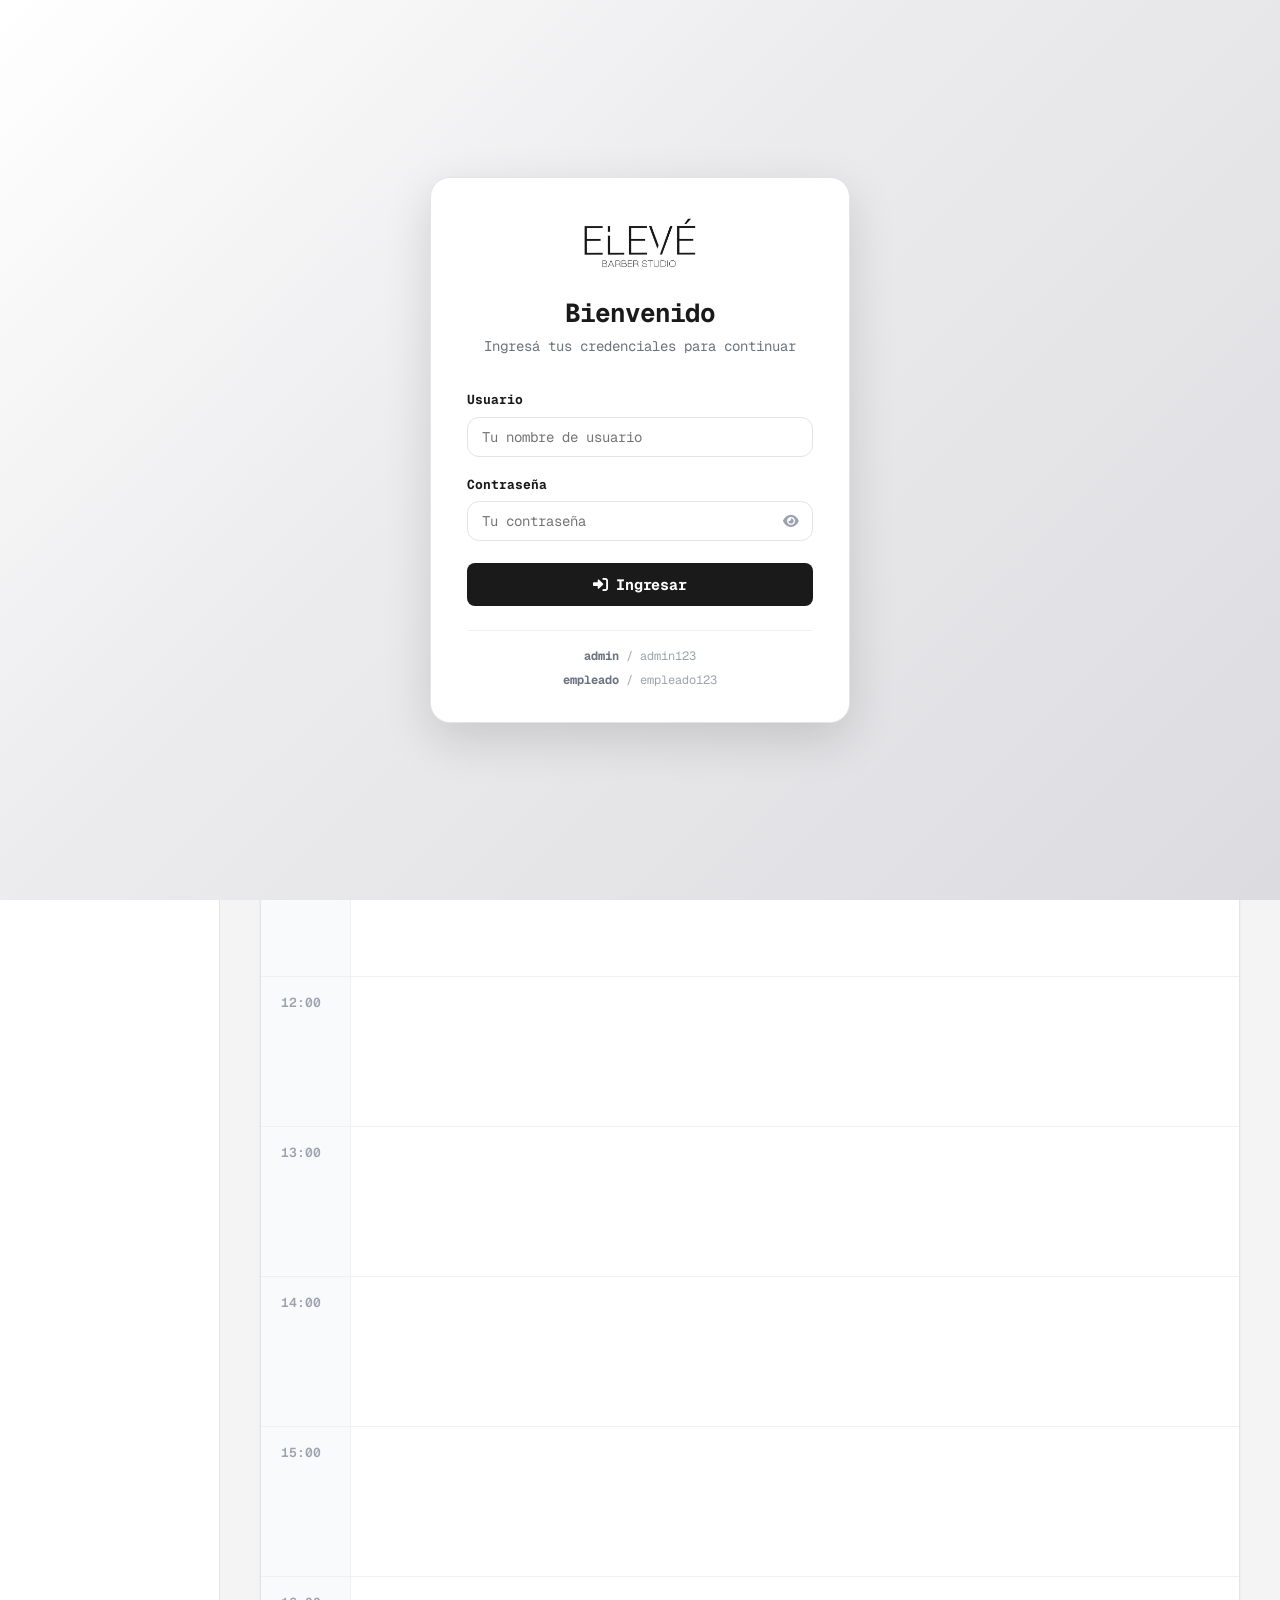
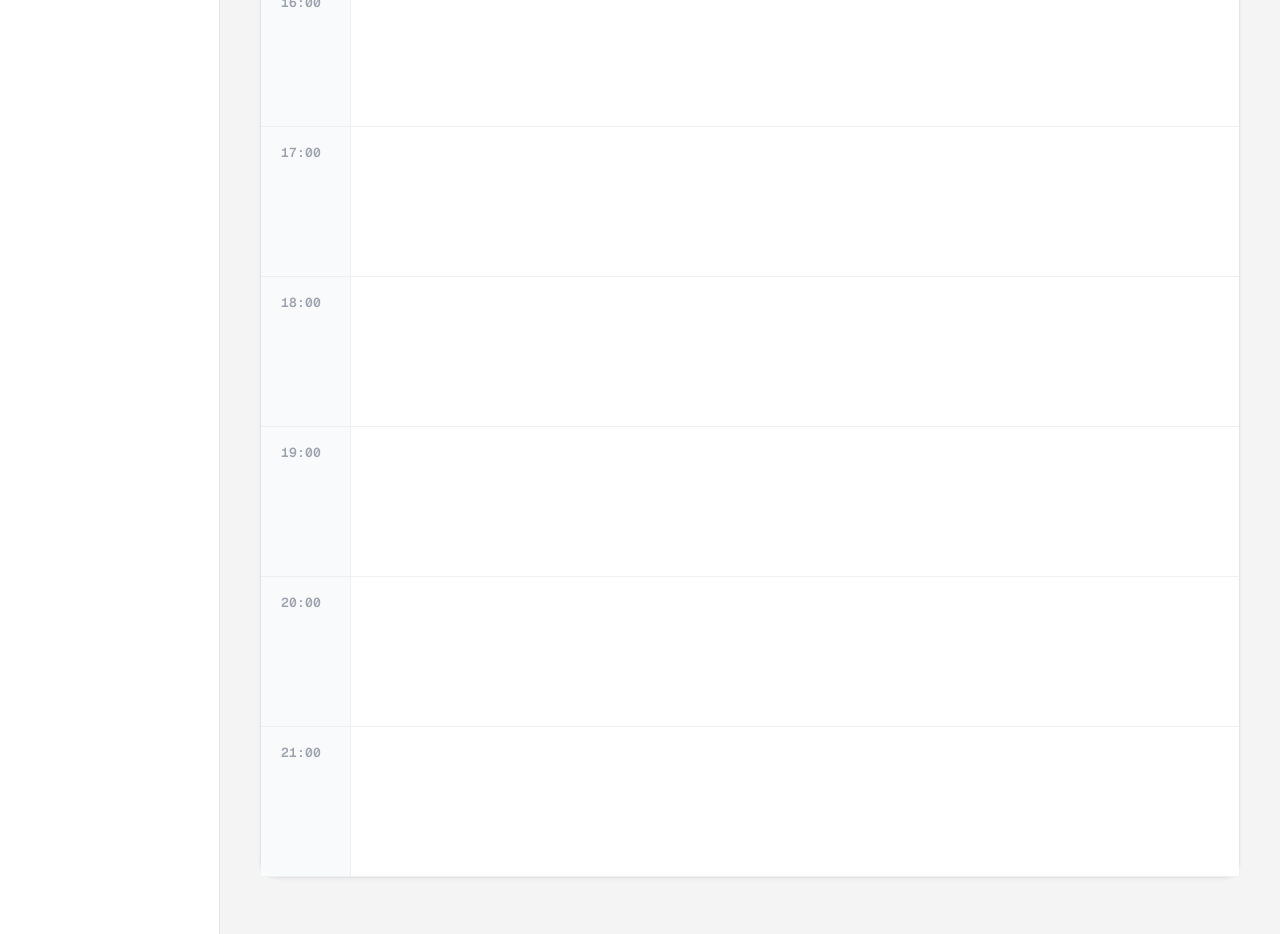
==== commit 411d4e19: "cambios en la UI de gestion de turnos y de reserva de turnos" ====
--- a/FRONTEND/Dashboard/index.html
+++ b/FRONTEND/Dashboard/index.html
@@ -7,7 +7,7 @@
     <title>ELEVÉ - Gestión de Peluquería</title>
     <link rel="preconnect" href="https://fonts.googleapis.com">
     <link rel="preconnect" href="https://fonts.gstatic.com" crossorigin>
-    <link href="https://fonts.googleapis.com/css2?family=Roboto+Mono:wght@400;500;600;700&family=Space+Mono:wght@400;700&display=swap" rel="stylesheet">
+    <link href="https://fonts.googleapis.com/css2?family=Geist+Mono:wght@400;500;600;700&display=swap" rel="stylesheet">
     <link rel="stylesheet" href="style.css">
     <link href="https://cdnjs.cloudflare.com/ajax/libs/font-awesome/6.0.0/css/all.min.css" rel="stylesheet">
 </head>
@@ -342,11 +342,11 @@
 
                     <div class="tarjeta-grafico">
                         <div class="encabezado-grafico">
-                            <i class="fas fa-hand-holding-usd"></i>
-                            <h4>Ingresos por Empleado</h4>
+                            <i class="fas fa-chart-pie"></i>
+                            <h4>Ocupación por Empleado</h4>
                         </div>
                         <div class="contenedor-grafico">
-                            <div class="grafico-barras" id="grafico-ingresos-empleado"></div>
+                            <div class="grafico-ocupacion" id="grafico-ocupacion-empleado"></div>
                         </div>
                     </div>
 
@@ -721,6 +721,15 @@
                         <label for="servicio-duracion">Duración (minutos)</label>
                         <input type="number" id="servicio-duracion" placeholder="30" min="5" step="5" required>
                     </div>
+                    <div class="grupo-formulario">
+                        <div class="label-pros-header">
+                            <label>Profesionales asignados</label>
+                            <span id="contador-pros-servicio" class="pill-contador-pros vacio">0 seleccionados</span>
+                        </div>
+                        <div id="selector-profesionales-servicio" class="selector-profesionales">
+                            <p class="sin-pros-mensaje"><i class="fas fa-spinner fa-spin"></i> Cargando...</p>
+                        </div>
+                    </div>
                 </form>
             </div>
             <div class="pie-modal">
@@ -758,6 +767,13 @@
                         <label for="empleado-especialidad">Especialidad</label>
                         <input type="text" id="empleado-especialidad" placeholder="Ej: Barbero, Estilista">
                     </div>
+                    <div class="grupo-formulario">
+                        <div class="label-horario-header">
+                            <label>Horario laboral</label>
+                            <span id="pill-horario-empleado" class="pill-contador-pros vacio">Sin configurar</span>
+                        </div>
+                        <div class="horario-semanal" id="horario-semanal-empleado"></div>
+                    </div>
                 </form>
             </div>
             <div class="pie-modal">
@@ -821,14 +837,19 @@
     <!-- Modal de Confirmación global -->
     <div id="modal-confirmar" class="modal modal-confirmar-overlay">
         <div class="confirmar-card">
-            <div class="confirmar-icono-wrap">
-                <i class="fas fa-exclamation-triangle"></i>
+            <div class="confirmar-header">
+                <button id="confirmar-cerrar" class="confirmar-btn-cerrar" aria-label="Cerrar">
+                    <svg viewBox="0 0 24 24" fill="none" stroke="currentColor" stroke-width="2.5">
+                        <line x1="18" y1="6" x2="6" y2="18"/>
+                        <line x1="6" y1="6" x2="18" y2="18"/>
+                    </svg>
+                </button>
             </div>
             <h3 id="confirmar-titulo" class="confirmar-titulo">¿Confirmar acción?</h3>
             <p  id="confirmar-mensaje" class="confirmar-mensaje"></p>
             <div class="confirmar-acciones">
-                <button id="confirmar-cancelar" class="boton-secundario">Cancelar</button>
-                <button id="confirmar-ok"       class="boton-primario confirmar-btn-ok">Confirmar</button>
+                <button id="confirmar-cancelar" class="confirmar-btn-cancel">Cancelar</button>
+                <button id="confirmar-ok" class="confirmar-btn-ok">Confirmar</button>
             </div>
         </div>
     </div>
--- a/FRONTEND/Dashboard/style.css
+++ b/FRONTEND/Dashboard/style.css
@@ -44,8 +44,9 @@
   --c-comp-fondo:     #f0fdf4;
   --c-comp-borde:     #bbf7d0;
 
-  --font-display:     "Space Mono", monospace;
-  --font-body:        "Roboto Mono", monospace;
+  --font-display:     "Geist Mono", monospace;
+  --font-body:        "Geist Mono", monospace;
+  --font-numeric:     "Geist Mono", monospace;
 
   --sombra-xs: 0 1px 3px rgba(0,0,0,0.06);
   --sombra-sm: 0 2px 8px rgba(0,0,0,0.06);
@@ -134,8 +135,11 @@
   margin: 0 auto;
 }
 
-.seccion-logo { display: flex; align-items: center; gap: 1rem; }
-
+.seccion-logo { display: flex; align-items: center; gap: 1rem; 
+}
+.seccion-logo img{
+  max-width: 100px;
+}
 .contenedor-principal {
   display: flex;
   max-width: 1600px;
@@ -408,6 +412,388 @@
 }
 
 /* ===================================================
+   SELECTOR DE PROFESIONALES — Modal Servicios
+   =================================================== */
+
+/* Encabezado de la sección */
+.label-pros-header {
+  display: flex;
+  align-items: center;
+  justify-content: space-between;
+  margin-bottom: 0.6rem;
+}
+
+.label-pros-header label {
+  margin-bottom: 0 !important;
+}
+
+.pill-contador-pros {
+  font-family: var(--font-display);
+  font-size: 0.65rem;
+  font-weight: 700;
+  letter-spacing: 0.03em;
+  padding: 0.2rem 0.65rem;
+  border-radius: 99px;
+  background: var(--c-primario);
+  color: white;
+  transition: background 0.2s;
+  white-space: nowrap;
+}
+
+.pill-contador-pros.vacio {
+  background: var(--c-gris-claro);
+  color: var(--c-secundario);
+  border: 1px solid var(--c-borde);
+}
+
+/* Caja contenedora del grid */
+.selector-profesionales {
+  border: 1px solid var(--c-borde);
+  border-radius: var(--r-md);
+  background: var(--c-gris-claro);
+  padding: 0.75rem;
+  max-height: 230px;
+  overflow-y: auto;
+  display: grid;
+  grid-template-columns: repeat(auto-fill, minmax(128px, 1fr));
+  gap: 0.5rem;
+}
+
+/* Chip base */
+.chip-profesional {
+  display: flex;
+  align-items: center;
+  gap: 0.55rem;
+  padding: 0.55rem 0.7rem 0.55rem 0.6rem;
+  border: 1.5px solid var(--c-borde);
+  border-radius: var(--r-md);
+  cursor: pointer;
+  background: var(--c-superficie);
+  transition: border-color 0.16s, background 0.16s, box-shadow 0.16s, transform 0.12s;
+  user-select: none;
+  position: relative;
+  box-shadow: var(--sombra-xs);
+  overflow: hidden;
+}
+
+/* Línea lateral de color del profesional */
+.chip-profesional::before {
+  content: '';
+  position: absolute;
+  left: 0; top: 0; bottom: 0;
+  width: 3px;
+  background: var(--chip-color, var(--c-borde));
+  border-radius: 4px 0 0 4px;
+  opacity: 0;
+  transition: opacity 0.16s;
+}
+
+.chip-profesional:hover {
+  border-color: #9ca3af;
+  background: white;
+  box-shadow: var(--sombra-sm);
+  transform: translateY(-1px);
+}
+
+.chip-profesional:hover::before { opacity: 0.5; }
+
+.chip-profesional.seleccionado {
+  border-color: var(--c-primario);
+  background: white;
+  box-shadow: 0 0 0 3px rgba(26,26,26,0.07), var(--sombra-xs);
+}
+
+.chip-profesional.seleccionado::before { opacity: 1; }
+
+/* Avatar */
+.avatar-chip { display: none; }
+
+/* Nombre */
+.nombre-chip {
+  font-size: 0.8rem;
+  font-weight: 700;
+  color: var(--c-primario);
+  font-family: var(--font-display);
+  line-height: 1.2;
+  white-space: nowrap;
+  overflow: hidden;
+  text-overflow: ellipsis;
+  flex: 1;
+  letter-spacing: -0.01em;
+}
+
+/* Checkbox cuadrado — reemplaza el fa-check circle */
+.chip-check-box {
+  width: 15px;
+  height: 15px;
+  border-radius: 4px;
+  border: 1.5px solid var(--c-borde);
+  background: transparent;
+  flex-shrink: 0;
+  margin-left: auto;
+  transition: border-color 0.16s, background 0.16s;
+  position: relative;
+}
+
+/* Tilde SVG inline via ::after */
+.chip-check-box::after {
+  content: '';
+  position: absolute;
+  inset: 0;
+  background: transparent;
+  transition: background 0.16s;
+}
+
+.chip-profesional.seleccionado .chip-check-box {
+  border-color: var(--c-primario);
+  background: var(--c-primario);
+  /* Checkmark via clip-path */
+  background-image: url("data:image/svg+xml,%3Csvg viewBox='0 0 10 8' xmlns='http://www.w3.org/2000/svg'%3E%3Cpath d='M1 4l2.5 2.5L9 1' stroke='white' stroke-width='1.8' stroke-linecap='round' stroke-linejoin='round' fill='none'/%3E%3C/svg%3E");
+  background-repeat: no-repeat;
+  background-position: center;
+  background-size: 9px 7px;
+}
+
+/* Ocultar el ícono fa antiguo si quedara */
+.chip-check-icon { display: none; }
+
+/* Estado vacío */
+.sin-pros-mensaje {
+  font-size: 0.825rem;
+  color: var(--c-secundario);
+  padding: 1.25rem 0.5rem;
+  grid-column: 1 / -1;
+  text-align: center;
+  display: flex;
+  flex-direction: column;
+  align-items: center;
+  gap: 0.4rem;
+}
+
+.sin-pros-mensaje i {
+  font-size: 1.25rem;
+  color: var(--c-terciario);
+}
+
+/* ─── Badges en la lista de servicios ─── */
+.pros-asignados-lista {
+  display: flex;
+  flex-wrap: wrap;
+  gap: 0.3rem;
+  margin-top: 0.5rem;
+  align-items: center;
+}
+
+.badge-pro-servicio {
+  display: inline-flex;
+  align-items: center;
+  gap: 0.3rem;
+  padding: 0.2rem 0.6rem 0.2rem 0.3rem;
+  border-radius: 999px;
+  font-family: var(--font-display);
+  font-size: 0.68rem;
+  font-weight: 700;
+  color: white;
+  letter-spacing: -0.01em;
+  box-shadow: 0 1px 4px rgba(0,0,0,0.18);
+}
+
+.badge-pro-servicio .mini-avatar {
+  width: 20px;
+  height: 20px;
+  border-radius: 50%;
+  background: rgba(255,255,255,0.22);
+  border: 1.5px solid rgba(255,255,255,0.35);
+  display: flex;
+  align-items: center;
+  justify-content: center;
+  font-size: 0.6rem;
+  font-weight: 700;
+  flex-shrink: 0;
+}
+
+.label-sin-pros {
+  font-size: 0.7rem;
+  color: var(--c-terciario);
+  font-style: italic;
+}
+
+/* ===================================================
+   HORARIO LABORAL — Modal Empleados
+   =================================================== */
+
+.label-horario-header {
+  display: flex;
+  align-items: center;
+  justify-content: space-between;
+  margin-bottom: 0.6rem;
+}
+
+.label-horario-header label {
+  margin-bottom: 0 !important;
+}
+
+/* Toggle switch puro CSS */
+.toggle-switch {
+  position: relative;
+  display: inline-flex;
+  align-items: center;
+  cursor: pointer;
+  flex-shrink: 0;
+  margin-left: auto;
+}
+
+.toggle-switch input {
+  position: absolute;
+  opacity: 0;
+  width: 0;
+  height: 0;
+}
+
+.toggle-track {
+  width: 34px;
+  height: 19px;
+  background: var(--c-borde);
+  border-radius: 99px;
+  position: relative;
+  display: block;
+  transition: background 0.2s;
+}
+
+.toggle-track::after {
+  content: '';
+  position: absolute;
+  top: 2.5px;
+  left: 2.5px;
+  width: 14px;
+  height: 14px;
+  border-radius: 50%;
+  background: white;
+  box-shadow: 0 1px 4px rgba(0,0,0,0.25);
+  transition: transform 0.2s cubic-bezier(0.34, 1.3, 0.64, 1);
+}
+
+.toggle-switch input:checked + .toggle-track {
+  background: var(--c-primario);
+}
+
+.toggle-switch input:checked + .toggle-track::after {
+  transform: translateX(15px);
+}
+
+/* Contenedor general */
+.horario-semanal {
+  border: 1px solid var(--c-borde);
+  border-radius: var(--r-md);
+  overflow: hidden;
+}
+
+/* Fila de día */
+.dia-fila {
+  display: flex;
+  align-items: center;
+  gap: 0.75rem;
+  padding: 0.6rem 0.875rem;
+  border-bottom: 1px solid var(--c-borde-suave);
+  background: var(--c-superficie);
+  transition: background 0.15s;
+}
+
+.dia-fila:last-child { border-bottom: none; }
+.dia-fila.dia-activo { background: var(--c-gris-claro); }
+
+/* Etiqueta del día */
+.dia-etiqueta {
+  font-family: var(--font-display);
+  font-size: 0.775rem;
+  font-weight: 700;
+  width: 82px;
+  flex-shrink: 0;
+  color: var(--c-terciario);
+  letter-spacing: -0.01em;
+  transition: color 0.15s;
+}
+
+.dia-fila.dia-activo .dia-etiqueta {
+  color: var(--c-primario);
+}
+
+/* Rango de horas — aparece al activar el día */
+.rango-horas {
+  display: flex;
+  align-items: center;
+  gap: 0.4rem;
+  flex: 1;
+  opacity: 0;
+  pointer-events: none;
+  transition: opacity 0.18s;
+}
+
+.dia-fila.dia-activo .rango-horas {
+  opacity: 1;
+  pointer-events: auto;
+}
+
+/* Select inline de hora — override del grupo-formulario */
+.input-hora {
+  flex: 1;
+  min-width: 0 !important;
+  width: auto !important;
+  padding: 0.3rem 0.4rem !important;
+  font-size: 0.76rem !important;
+  font-family: var(--font-display) !important;
+  font-weight: 700 !important;
+  letter-spacing: -0.01em !important;
+  border-radius: var(--r-sm) !important;
+  height: auto !important;
+  cursor: text;
+  text-align: center;
+}
+
+.sep-horas {
+  font-size: 0.7rem;
+  color: var(--c-terciario);
+  flex-shrink: 0;
+  font-family: var(--font-display);
+}
+
+/* Badge de resumen de horario en la lista de empleados */
+.resumen-horario-empleado {
+  display: flex;
+  flex-wrap: wrap;
+  align-items: center;
+  gap: 0.25rem;
+  margin-top: 0.3rem;
+}
+
+.badge-dia-activo {
+  display: inline-block;
+  padding: 0.1rem 0.45rem;
+  border-radius: 4px;
+  font-family: var(--font-display);
+  font-size: 0.62rem;
+  font-weight: 700;
+  background: var(--c-primario);
+  color: white;
+  letter-spacing: 0.02em;
+}
+
+.badge-dia-activo.fin-semana {
+  background: var(--c-gris-claro);
+  color: var(--c-secundario);
+  border: 1px solid var(--c-borde);
+}
+
+.texto-horas-resumen {
+  font-size: 0.7rem;
+  color: var(--c-terciario);
+  font-family: var(--font-display);
+  font-weight: 700;
+  white-space: nowrap;
+  margin-left: 0.1rem;
+}
+
+/* ===================================================
    7. AGENDA — ESTADÍSTICAS SUPERIORES
    =================================================== */
 .cuadricula-estadisticas {
@@ -771,7 +1157,7 @@
 }
 
 .cantidad-financiera, .contador-financiero {
-  font-family: var(--font-display);
+  font-family: var(--font-numeric);
   font-size: 2.75rem;
   font-weight: 700;
   color: white;
@@ -857,7 +1243,7 @@
 .tendencia-metrica.neutral  { background: var(--c-gris-claro); color: var(--c-secundario); }
 
 .valor-metrica {
-  font-family: var(--font-display);
+  font-family: var(--font-numeric);
   font-size: 2rem; font-weight: 700;
   color: var(--c-primario);
   line-height: 1;
@@ -935,57 +1321,203 @@
   min-height: 350px;
 }
 
+/* Gráficos de barras horizontales - Empleados */
 .grafico-barras {
   display: flex;
-  align-items: flex-end;
-  justify-content: space-around;
-  height: 260px;
+  flex-direction: column;
+  gap: 1rem;
   width: 100%;
+  padding: 0.5rem 0;
+}
+
+#grafico-servicios-empleado, #grafico-ingresos-empleado { 
+  height: auto;
+  min-height: 280px;
+}
+
+.barra-item {
+  display: flex;
+  align-items: center;
+  gap: 0.75rem;
+  width: 100%;
+}
+
+.barra-avatar {
+  width: 36px;
+  height: 36px;
+  border-radius: 50%;
+  background: linear-gradient(135deg, var(--c-primario) 0%, #404040 100%);
+  display: flex;
+  align-items: center;
+  justify-content: center;
+  font-family: var(--font-display);
+  font-size: 0.875rem;
+  font-weight: 700;
+  color: white;
+  flex-shrink: 0;
+  box-shadow: 0 2px 8px rgba(0,0,0,0.15);
+  position: relative;
+}
+
+.barra-ranking {
+  position: absolute;
+  bottom: -3px;
+  right: -3px;
+  width: 16px;
+  height: 16px;
+  border-radius: 50%;
+  background: var(--c-fondo);
+  border: 2px solid var(--c-fondo);
+  font-size: 0.5625rem;
+  font-weight: 800;
+  display: flex;
+  align-items: center;
+  justify-content: center;
+  color: var(--c-primario);
+}
+
+.barra-ranking.top-1 { background: linear-gradient(135deg, #FFD700, #FFA500); color: #1a1a1a; }
+.barra-ranking.top-2 { background: linear-gradient(135deg, #C0C0C0, #A0A0A0); color: #1a1a1a; }
+.barra-ranking.top-3 { background: linear-gradient(135deg, #CD7F32, #A0522D); color: white; }
+
+.barra-info {
+  flex: 1;
+  display: flex;
+  flex-direction: column;
+  gap: 0.35rem;
+  min-width: 0;
+}
+
+.barra-top-row {
+  display: flex;
+  justify-content: space-between;
+  align-items: center;
+}
+
+.barra-etiqueta {
+  font-size: 0.8125rem;
+  color: var(--c-primario);
+  font-weight: 600;
+  font-family: var(--font-display);
+  white-space: nowrap;
+  overflow: hidden;
+  text-overflow: ellipsis;
+}
+
+.barra-valor {
+  font-family: var(--font-numeric);
+  font-size: 0.875rem;
+  font-weight: 700;
+  color: var(--c-primario);
+  white-space: nowrap;
+}
+
+.barra-track {
+  width: 100%;
+  height: 8px;
+  background: var(--c-borde);
+  border-radius: 100px;
+  overflow: hidden;
+}
+
+.barra {
+  height: 100%;
+  background: linear-gradient(90deg, var(--c-primario) 0%, #4a4a4a 100%);
+  border-radius: 100px;
+  position: relative;
+  transition: width 0.6s cubic-bezier(0.4, 0, 0.2, 1);
+  min-width: 4px;
+}
+
+.barra-item:hover .barra {
+  background: linear-gradient(90deg, #1a1a1a 0%, #606060 100%);
+  box-shadow: 0 0 12px rgba(0,0,0,0.2);
+}
+
+.barra-item:hover .barra-avatar {
+  transform: scale(1.08);
+  box-shadow: 0 4px 12px rgba(0,0,0,0.25);
+}
+
+.barra-avatar, .barra { transition: all 0.3s var(--ease); }
+
+/* Gráfico de Ocupación - Círculos de Progreso */
+.grafico-ocupacion {
+  display: flex;
+  flex-wrap: wrap;
+  justify-content: center;
+  gap: 1.25rem;
+  padding: 0.5rem 0;
+}
+
+.ocupacion-item {
+  display: flex;
+  flex-direction: column;
+  align-items: center;
   gap: 0.5rem;
-  padding: 0.5rem 0 0;
-}
-
-#grafico-servicios-empleado, #grafico-ingresos-empleado { height: 300px; }
-
-.barra-item {
-  flex: 1;
-  display: flex; flex-direction: column;
-  align-items: center; gap: 0.5rem;
-  max-width: 56px;
+  transition: transform 0.3s var(--ease);
+}
+
+.ocupacion-item:hover {
+  transform: translateY(-3px);
+}
+
+.ocupacion-ring {
+  position: relative;
+  width: 80px;
+  height: 80px;
+}
+
+.ocupacion-ring svg {
+  width: 100%;
   height: 100%;
-  justify-content: flex-end;
-}
-
-.barra {
-  width: 100%;
-  background: var(--c-primario);
-  border-radius: 6px 6px 2px 2px;
-  position: relative;
-  transition: all 0.3s var(--ease);
-  min-height: 4px;
-}
-
-.barra:hover { background: var(--c-negro); transform: translateY(-3px); box-shadow: 0 -4px 16px rgba(0,0,0,0.18); }
-
-.barra-valor {
+  transform: rotate(-90deg);
+}
+
+.ocupacion-ring .ring-bg {
+  fill: none;
+  stroke: var(--c-borde);
+  stroke-width: 6;
+}
+
+.ocupacion-ring .ring-progress {
+  fill: none;
+  stroke-width: 6;
+  stroke-linecap: round;
+  transition: stroke-dashoffset 0.8s cubic-bezier(0.4, 0, 0.2, 1);
+}
+
+.ring-center {
   position: absolute;
-  top: 8px; left: 50%;
-  transform: translateX(-50%);
-  font-family: var(--font-display);
-  font-size: 0.6875rem; font-weight: 700;
-  color: white;
-  white-space: nowrap;
-}
-
-.barra-etiqueta {
+  top: 50%;
+  left: 50%;
+  transform: translate(-50%, -50%);
+  display: flex;
+  align-items: baseline;
+  gap: 1px;
+}
+
+.ring-value {
+  font-family: var(--font-numeric);
+  font-size: 1.25rem;
+  font-weight: 700;
+  color: var(--c-primario);
+  line-height: 1;
+}
+
+.ring-percent {
+  font-family: var(--font-body);
   font-size: 0.625rem;
+  font-weight: 600;
   color: var(--c-secundario);
+}
+
+.ocupacion-nombre {
+  font-family: var(--font-display);
+  font-size: 0.75rem;
+  font-weight: 600;
+  color: var(--c-primario);
   text-align: center;
-  font-weight: 600;
-  font-family: var(--font-display);
-  white-space: nowrap;
-  overflow: hidden; text-overflow: ellipsis;
-  max-width: 100%;
 }
 
 .grafico-dona {
@@ -1005,7 +1537,7 @@
 }
 
 .grafico-dona-valor {
-  font-family: var(--font-display);
+  font-family: var(--font-numeric);
   font-size: 1.75rem; font-weight: 700;
   color: var(--c-primario);
   line-height: 1;
@@ -1528,71 +2060,118 @@
    18. POPUP DE CONFIRMACIÓN
    =================================================== */
 .modal-confirmar-overlay {
-  background: rgba(0, 0, 0, 0.55);
-  backdrop-filter: blur(6px);
-  z-index: 10001; /* por encima de cualquier otro modal */
+  background: rgba(15, 15, 15, 0.6);
+  backdrop-filter: blur(8px);
+  -webkit-backdrop-filter: blur(8px);
+  z-index: 10001;
 }
 
 @keyframes confirmarEnter {
-  from { opacity: 0; transform: scale(0.88) translateY(16px); }
-  to   { opacity: 1; transform: scale(1)    translateY(0); }
+  from { opacity: 0; transform: scale(0.95) translateY(10px); }
+  to   { opacity: 1; transform: scale(1) translateY(0); }
 }
 
 .confirmar-card {
   background: var(--c-superficie);
-  border-radius: var(--r-xl);
-  padding: 2.25rem 2rem 1.75rem;
+  border-radius: 20px;
+  padding: 0;
   width: 100%;
-  max-width: 400px;
-  box-shadow: var(--sombra-xl);
-  text-align: center;
-  animation: confirmarEnter 0.28s cubic-bezier(0.34, 1.56, 0.64, 1) both;
-}
-
-.confirmar-icono-wrap {
-  width: 52px; height: 52px;
-  background: #fef9ec;
-  border: 1px solid #fde68a;
-  border-radius: 50%;
-  display: flex; align-items: center; justify-content: center;
-  margin: 0 auto 1.25rem;
+  max-width: 380px;
+  box-shadow: 0 25px 50px -12px rgba(0, 0, 0, 0.25);
+  overflow: hidden;
+  animation: confirmarEnter 0.3s cubic-bezier(0.16, 1, 0.3, 1) both;
+}
+
+.confirmar-header {
+  display: flex;
+  justify-content: flex-end;
+  padding: 1rem 1rem 0;
+}
+
+.confirmar-btn-cerrar {
+  width: 32px;
+  height: 32px;
+  border: none;
+  background: var(--c-gris-claro);
+  border-radius: 8px;
+  cursor: pointer;
+  display: flex;
+  align-items: center;
+  justify-content: center;
+  transition: all 0.2s ease;
+}
+
+.confirmar-btn-cerrar svg {
+  width: 16px;
+  height: 16px;
+  color: var(--c-secundario);
+}
+
+.confirmar-btn-cerrar:hover {
+  background: var(--c-borde);
+}
+
+.confirmar-btn-cerrar:hover svg {
+  color: var(--c-primario);
+}
+
+.confirmar-titulo {
+  font-family: var(--font-display);
   font-size: 1.25rem;
-  color: #d97706;
-}
-
-.confirmar-titulo {
-  font-family: var(--font-display);
-  font-size: 1.125rem;
   font-weight: 700;
   color: var(--c-primario);
   letter-spacing: -0.03em;
-  margin-bottom: 0.625rem;
+  margin: 1.25rem 1.75rem 0.5rem;
+  text-align: left;
 }
 
 .confirmar-mensaje {
-  font-size: 0.875rem;
+  font-size: 0.9375rem;
   color: var(--c-secundario);
   line-height: 1.6;
-  margin-bottom: 1.75rem;
+  margin: 0 1.75rem 1.75rem;
+  text-align: left;
 }
 
 .confirmar-acciones {
   display: flex;
   gap: 0.75rem;
-  justify-content: center;
-}
-
-.confirmar-acciones .boton-secundario,
-.confirmar-acciones .boton-primario {
+  padding: 1.25rem 1.75rem 1.75rem;
+  background: var(--c-gris-claro);
+  border-top: 1px solid var(--c-borde);
+}
+
+.confirmar-btn-cancel,
+.confirmar-btn-ok {
   flex: 1;
-  max-width: 160px;
-  justify-content: center;
+  padding: 0.875rem 1.25rem;
+  font-family: var(--font-display);
+  font-size: 0.875rem;
+  font-weight: 600;
+  border-radius: 12px;
+  cursor: pointer;
+  transition: all 0.2s ease;
+  border: none;
+}
+
+.confirmar-btn-cancel {
+  background: var(--c-superficie);
+  color: var(--c-primario);
+  border: 1px solid var(--c-borde);
+}
+
+.confirmar-btn-cancel:hover {
+  background: var(--c-borde);
+  border-color: #d1d5db;
 }
 
 .confirmar-btn-ok {
-  background: var(--c-error);
+  background: var(--c-primario);
+  color: white;
 }
 
 .confirmar-btn-ok:hover {
-  background: #b91c1c;
+  background: var(--c-negro);
+  transform: translateY(-1px);
+  box-shadow: 0 4px 12px rgba(0, 0, 0, 0.15);
 }
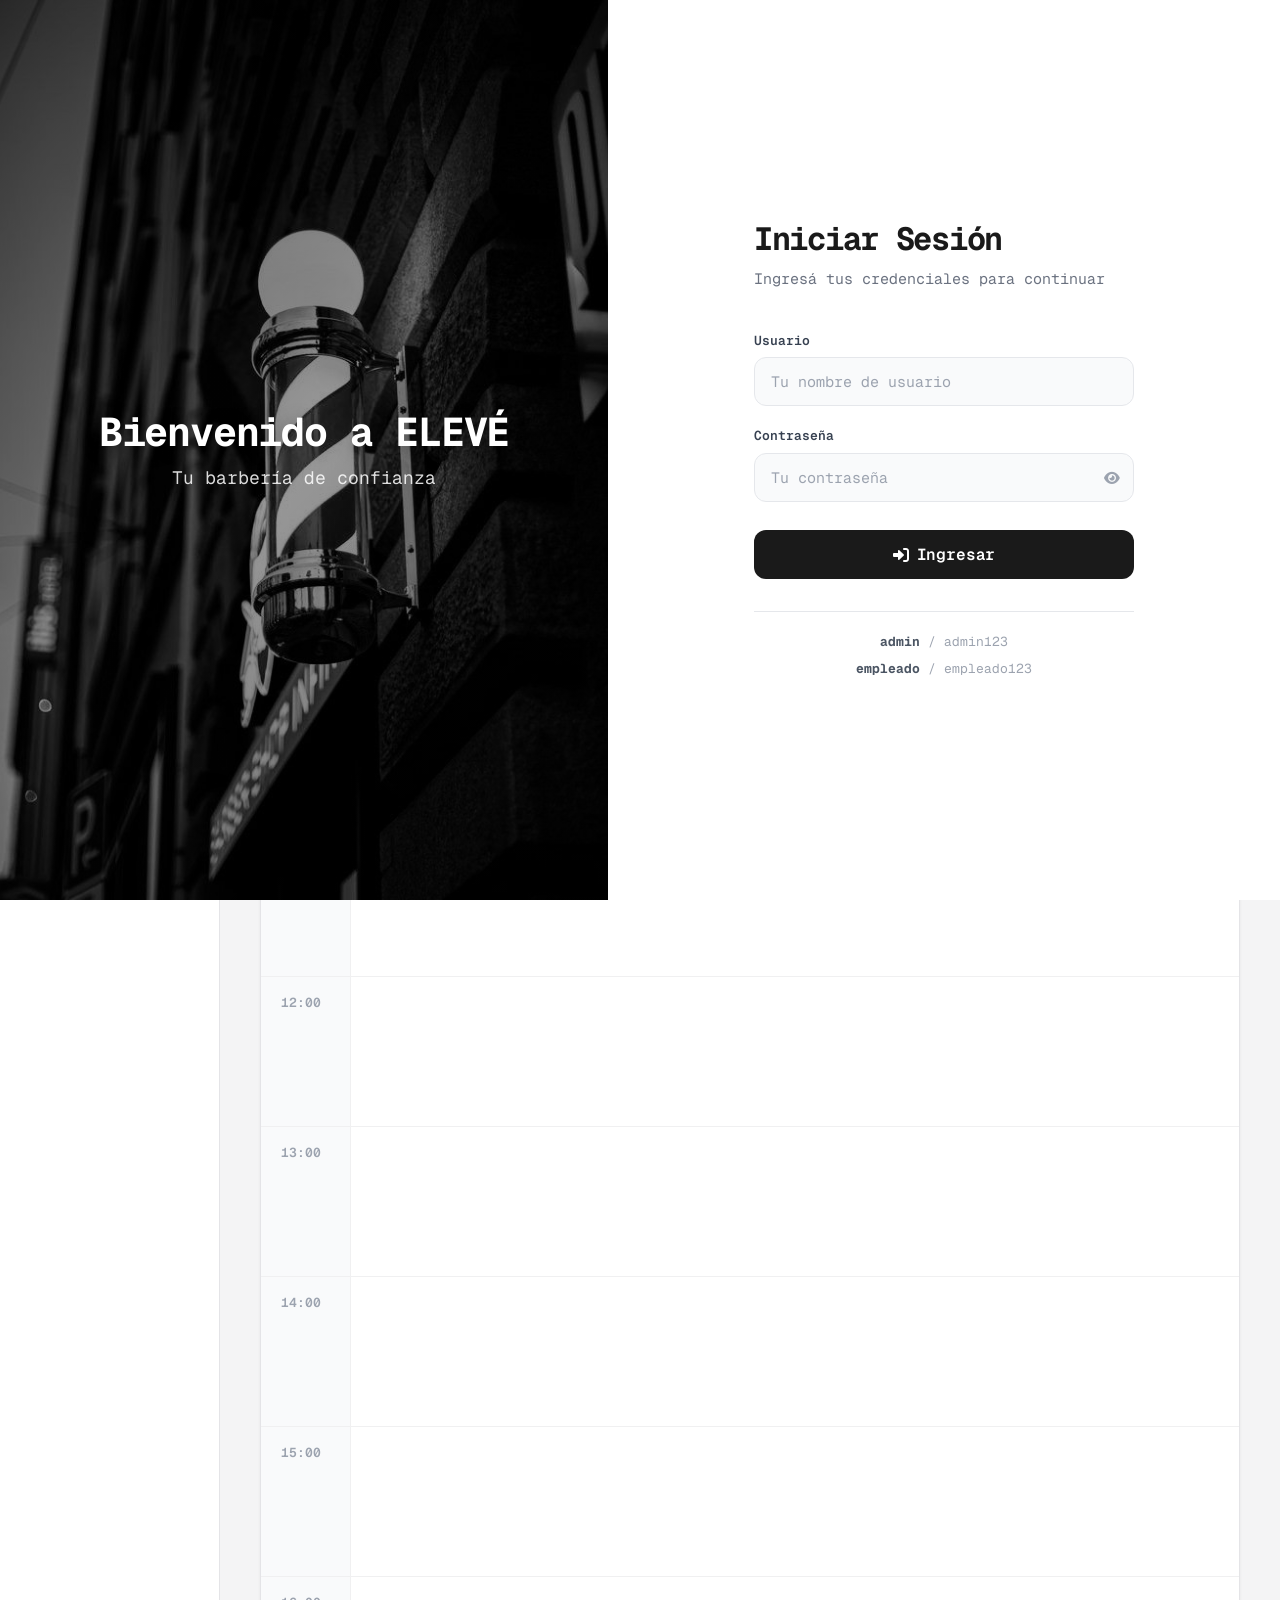
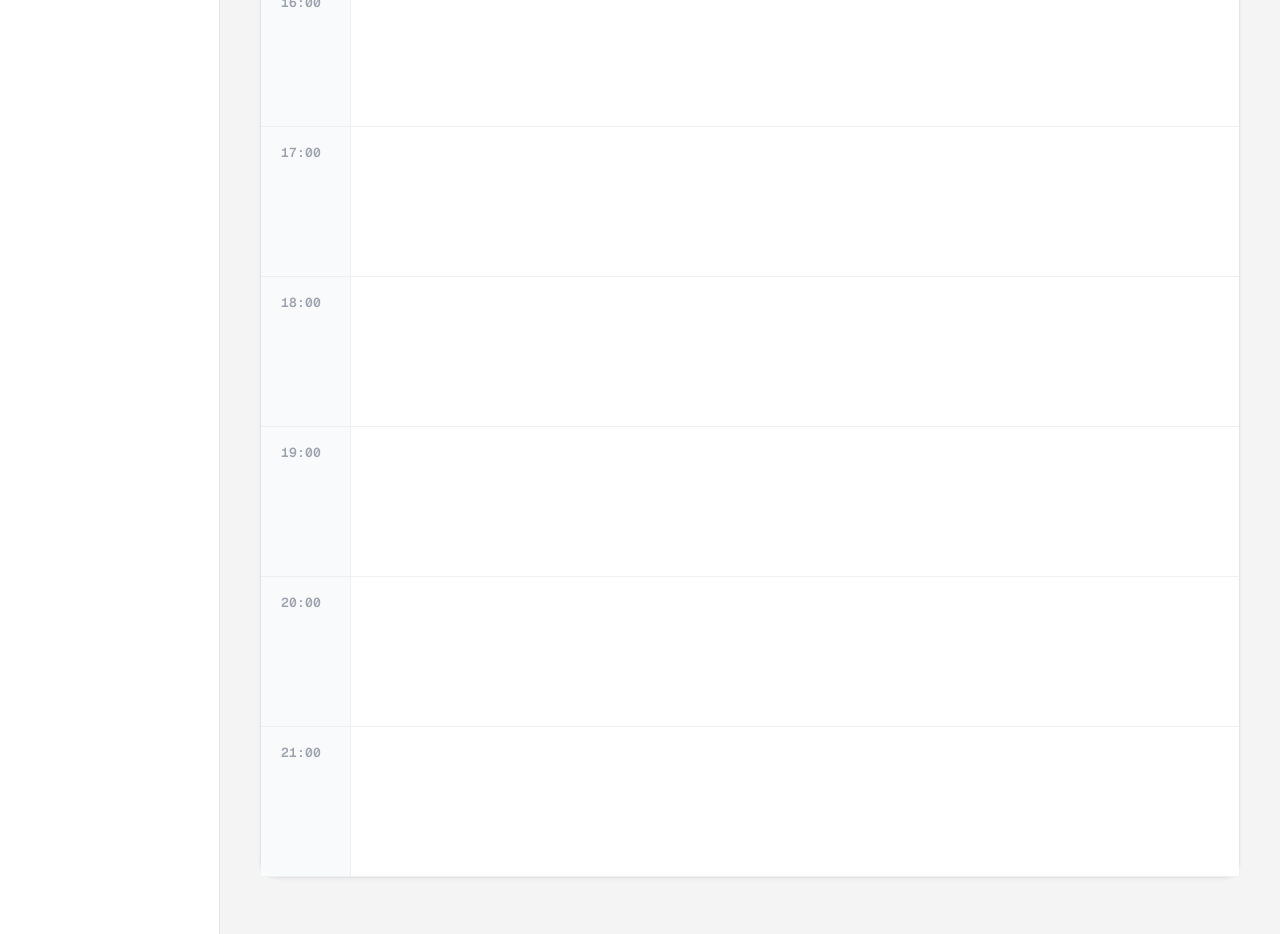
==== commit 9dbe5e2c: "cambios en el back de clientes" ====
--- a/FRONTEND/Dashboard/index.html
+++ b/FRONTEND/Dashboard/index.html
@@ -14,54 +14,62 @@
 
 <body>
     <!-- Actualizando todas las clases a español -->
-    <!-- Overlay de Login -->
+    <!-- Overlay de Login - Pantalla dividida -->
     <div id="login-overlay" class="login-overlay">
-        <div class="login-card">
-            <div class="login-logo">
-                <img src="./img/logo-eleve-02.jpg" alt="ELEVÉ" height="52">
-            </div>
-            <div class="login-header">
-                <h1 class="login-titulo">Bienvenido</h1>
-                <p class="login-subtitulo">Ingresá tus credenciales para continuar</p>
-            </div>
-            <form id="form-login" class="login-form" autocomplete="off">
-                <div class="grupo-formulario">
-                    <label class="form-label" for="login-usuario">Usuario</label>
-                    <input
-                        type="text"
-                        id="login-usuario"
-                        class="form-input"
-                        placeholder="Tu nombre de usuario"
-                        required
-                        autocomplete="username"
-                    >
-                </div>
-                <div class="grupo-formulario">
-                    <label class="form-label" for="login-password">Contraseña</label>
-                    <div class="input-password-wrapper">
+        <!-- Lado izquierdo: Imagen -->
+        <div class="login-imagen">
+            <div class="login-imagen-contenido">
+                <h2 class="login-imagen-titulo">Bienvenido a ELEVÉ</h2>
+                <p class="login-imagen-subtitulo">Tu barbería de confianza</p>
+            </div>
+        </div>
+        
+        <!-- Lado derecho: Formulario -->
+        <div class="login-formulario">
+            <div class="login-card">
+                <div class="login-header">
+                    <h1 class="login-titulo">Iniciar Sesión</h1>
+                    <p class="login-subtitulo">Ingresá tus credenciales para continuar</p>
+                </div>
+                <form id="form-login" class="login-form" autocomplete="off">
+                    <div class="grupo-formulario">
+                        <label class="form-label" for="login-usuario">Usuario</label>
                         <input
-                            type="password"
-                            id="login-password"
+                            type="text"
+                            id="login-usuario"
                             class="form-input"
-                            placeholder="Tu contraseña"
+                            placeholder="Tu nombre de usuario"
                             required
-                            autocomplete="current-password"
+                            autocomplete="username"
                         >
-                        <button type="button" id="toggle-login-password" class="btn-toggle-password" title="Mostrar contraseña">
-                            <i class="fas fa-eye"></i>
-                        </button>
-                    </div>
-                </div>
-                <div id="login-error" class="login-error"></div>
-                <button type="submit" class="boton-primario login-btn-submit">
-                    <i class="fas fa-sign-in-alt"></i>
-                    Ingresar
-                </button>
-            </form>
-            <p class="login-demo-hint">
-                <span><strong>admin</strong> / admin123</span>
-                <span><strong>empleado</strong> / empleado123</span>
-            </p>
+                    </div>
+                    <div class="grupo-formulario">
+                        <label class="form-label" for="login-password">Contraseña</label>
+                        <div class="input-password-wrapper">
+                            <input
+                                type="password"
+                                id="login-password"
+                                class="form-input"
+                                placeholder="Tu contraseña"
+                                required
+                                autocomplete="current-password"
+                            >
+                            <button type="button" id="toggle-login-password" class="btn-toggle-password" title="Mostrar contraseña">
+                                <i class="fas fa-eye"></i>
+                            </button>
+                        </div>
+                    </div>
+                    <div id="login-error" class="login-error"></div>
+                    <button type="submit" class="boton-primario login-btn-submit">
+                        <i class="fas fa-sign-in-alt"></i>
+                        Ingresar
+                    </button>
+                </form>
+                <p class="login-demo-hint">
+                    <span><strong>admin</strong> / admin123</span>
+                    <span><strong>empleado</strong> / empleado123</span>
+                </p>
+            </div>
         </div>
     </div>
 
@@ -246,10 +254,11 @@
                         <p>Rendimiento del Negocio </p>
                     </div>
                     <div class="acciones-pagina">
-                        <select id="period-selector" class="entrada-seleccion">
-                            <option value="week">Esta Semana</option>
-                            <option value="month" selected>Este Mes</option>
-                        </select>
+                        <div class="grupo-periodo" id="period-selector">
+                            <button class="btn-periodo" data-periodo="day">Día</button>
+                            <button class="btn-periodo activo" data-periodo="week">Semana</button>
+                            <button class="btn-periodo" data-periodo="month">Mes</button>
+                        </div>
                     </div>
                 </div>
 
@@ -396,8 +405,6 @@
                         <p>Administra la información de tus clientes</p>
                     </div>
                     <div class="acciones-pagina">
-                        <input type="text" id="buscador-clientes" class="entrada-busqueda"
-                            placeholder="Buscar clientes...">
                         <button class="boton-primario" id="btn-nuevo-cliente">
                             <i class="fas fa-plus"></i>
                             Nuevo Cliente
@@ -445,6 +452,8 @@
 
                 <div class="tarjeta">
                     <div class="contenido-tarjeta">
+                        <input type="text" id="buscador-clientes" class="entrada-busqueda buscador-lista"
+                            placeholder="Buscar clientes...">
                         <div id="lista-clientes" class="lista-elementos"></div>
                     </div>
                 </div>
@@ -459,8 +468,6 @@
                     </div>
 
                     <div class="acciones-pagina">
-                        <input type="text" id="buscador-servicios" class="entrada-busqueda"
-                            placeholder="Buscar servicios...">
                         <button class="boton-primario" id="btn-nuevo-servicio">
                             <i class="fas fa-plus"></i>
                             Nuevo Servicio
@@ -507,6 +514,8 @@
 
                 <div class="tarjeta">
                     <div class="contenido-tarjeta">
+                        <input type="text" id="buscador-servicios" class="entrada-busqueda buscador-lista"
+                            placeholder="Buscar servicios...">
                         <div id="lista-servicios" class="lista-elementos"></div>
                     </div>
                 </div>
@@ -520,8 +529,6 @@
                         <p>Administra tu equipo de trabajo</p>
                     </div>
                     <div class="acciones-pagina">
-                        <input type="text" id="buscador-empleados" class="entrada-busqueda"
-                            placeholder="Buscar empleados...">
                         <button class="boton-primario" id="btn-nuevo-empleado">
                             <i class="fas fa-plus"></i>
                             Nuevo Empleado
@@ -583,6 +590,8 @@
                 <!-- Lista de empleados -->
                 <div class="tarjeta">
                     <div class="contenido-tarjeta">
+                        <input type="text" id="buscador-empleados" class="entrada-busqueda buscador-lista"
+                            placeholder="Buscar empleados...">
                         <div id="lista-empleados" class="lista-elementos"></div>
                     </div>
                 </div>
@@ -596,8 +605,6 @@
                         <p>Administra quién tiene acceso al panel de gestión</p>
                     </div>
                     <div class="acciones-pagina">
-                        <input type="text" id="buscador-usuarios" class="entrada-busqueda"
-                            placeholder="Buscar usuarios...">
                         <button class="boton-primario" id="btn-nuevo-usuario">
                             <i class="fas fa-plus"></i>
                             Nuevo Usuario
@@ -647,6 +654,8 @@
                 <!-- Lista de usuarios -->
                 <div class="tarjeta">
                     <div class="contenido-tarjeta">
+                        <input type="text" id="buscador-usuarios" class="entrada-busqueda buscador-lista"
+                            placeholder="Buscar usuarios...">
                         <div id="lista-usuarios" class="lista-elementos"></div>
                     </div>
                 </div>
@@ -676,12 +685,8 @@
                         <input type="tel" id="cliente-telefono" placeholder="+54 9 11 1234-5678" required>
                     </div>
                     <div class="grupo-formulario">
-                        <label for="cliente-email">Email</label>
-                        <input type="email" id="cliente-email" placeholder="cliente@ejemplo.com">
-                    </div>
-                    <div class="grupo-formulario">
-                        <label for="cliente-notas">Notas</label>
-                        <textarea id="cliente-notas" placeholder="Notas adicionales..." rows="3"></textarea>
+                        <label for="cliente-notas">Preferencias</label>
+                        <textarea id="cliente-notas" placeholder="Tipo de corte preferido, alergiás, notas..." rows="3"></textarea>
                     </div>
                 </form>
             </div>
@@ -799,6 +804,11 @@
                     <div class="grupo-formulario">
                         <label for="usuario-nombre">Nombre Completo</label>
                         <input type="text" id="usuario-nombre" placeholder="Ej: Juan García" required>
+                    </div>
+
+                    <div class="grupo-formulario">
+                        <label for="usuario-username">Nombre de usuario (para login)</label>
+                        <input type="text" id="usuario-username" placeholder="Ej: jgarcia" required autocomplete="username">
                     </div>
 
                     <div class="grupo-formulario">
--- a/FRONTEND/Dashboard/style.css
+++ b/FRONTEND/Dashboard/style.css
@@ -60,6 +60,9 @@
   --r-xl: 20px;
 
   --ease: cubic-bezier(0.4, 0, 0.2, 1);
+
+  /* Altura de cada ranura de hora en la grilla (también leída por JS) */
+  --altura-slot: 150;
 
   /* Aliases de compatibilidad */
   --color-primario:     #1a1a1a;
@@ -214,6 +217,31 @@
 .titulo-pagina p { color: var(--c-secundario); font-size: 0.875rem; }
 .acciones-pagina { display: flex; align-items: center; gap: 0.75rem; flex-wrap: wrap; }
 
+/* Botones de período (Día / Semana / Mes) */
+.grupo-periodo {
+  display: flex;
+  border: 1px solid var(--c-borde);
+  border-radius: var(--r-sm);
+  overflow: hidden;
+}
+
+.btn-periodo {
+  padding: 0.5rem 1rem;
+  font-family: var(--font-display);
+  font-size: 0.8125rem;
+  font-weight: 600;
+  color: var(--c-secundario);
+  background: var(--c-superficie);
+  border: none;
+  border-right: 1px solid var(--c-borde);
+  cursor: pointer;
+  transition: background 0.15s, color 0.15s;
+}
+
+.btn-periodo:last-child { border-right: none; }
+.btn-periodo:hover { background: var(--c-gris-claro); color: var(--c-primario); }
+.btn-periodo.activo { background: var(--c-primario); color: #fff; }
+
 /* ===================================================
    5. COMPONENTES BASE
    =================================================== */
@@ -256,7 +284,23 @@
 }
 
 .boton-primario:hover { background: var(--c-negro); transform: translateY(-1px); box-shadow: var(--sombra-md); }
-.boton-primario:disabled { opacity: 0.45; cursor: not-allowed; transform: none; }
+.boton-primario:disabled { opacity: 0.65; cursor: not-allowed; transform: none; }
+
+/* Spinner inline para botones en estado loading */
+.spinner-btn {
+  display: inline-block;
+  width: 0.85em;
+  height: 0.85em;
+  border: 2px solid rgba(255,255,255,0.4);
+  border-top-color: #fff;
+  border-radius: 50%;
+  animation: spin-btn 0.6s linear infinite;
+  vertical-align: middle;
+  margin-right: 0.4em;
+}
+@keyframes spin-btn {
+  to { transform: rotate(360deg); }
+}
 
 .boton-secundario {
   background: var(--c-superficie);
@@ -306,6 +350,14 @@
 }
 
 .entrada-busqueda:focus { outline: none; border-color: var(--c-primario); box-shadow: 0 0 0 3px rgba(26,26,26,0.08); }
+
+/* Buscador dentro de la tarjeta de lista: ancho completo */
+.buscador-lista {
+  max-width: none;
+  width: 100%;
+  margin-bottom: 1rem;
+  box-sizing: border-box;
+}
 
 .entrada-fecha, .entrada-seleccion, .form-input, .form-select,
 .grupo-formulario input, .grupo-formulario select, .grupo-formulario textarea {
@@ -852,12 +904,16 @@
 
 .navegacion-pestanas {
   display: flex;
-  flex-wrap: wrap;
+  flex-wrap: nowrap;
+  overflow-x: auto;
+  -webkit-overflow-scrolling: touch;
   border-bottom: 2px solid var(--c-borde);
   background: var(--c-superficie);
   padding: 0 1.25rem;
   gap: 0.25rem;
-}
+  scrollbar-width: none;
+}
+.navegacion-pestanas::-webkit-scrollbar { display: none; }
 
 .pestana-navegacion {
   flex-shrink: 0;
@@ -880,6 +936,8 @@
 
 .punto-color { width: 9px; height: 9px; border-radius: 50%; flex-shrink: 0; }
 
+.nombre-prof-tab { /* visible en desktop, se oculta en mobile via media query */ }
+
 .insignia {
   margin-left: 0.125rem;
   padding: 0.125rem 0.5rem;
@@ -976,17 +1034,40 @@
   transition: all 0.2s var(--ease);
   display: flex;
   flex-direction: row;
-  justify-content: space-between;
   align-items: center;
   pointer-events: auto;
   margin-right: 4px;
   background: var(--c-superficie);
   color: var(--c-primario);
   box-shadow: var(--sombra-xs);
-  border-radius: var(--r-sm);
+  border-radius: 0;
+  overflow: hidden;
 }
 
 .tarjeta-turno:hover { box-shadow: var(--sombra-md); transform: translateX(2px); }
+
+/* Estructura interna de tarjeta-turno (generada por JS) */
+.info-cliente-servicio {
+  flex: 1; min-width: 0;
+  display: flex; flex-direction: column; gap: 0.1rem;
+  overflow: hidden;
+}
+
+.info-profesional-hora {
+  display: flex; flex-direction: column;
+  align-items: flex-end; gap: 0.15rem;
+  flex-shrink: 0; margin-left: 0.75rem;
+}
+
+.hora-turno-apilada { display: flex; align-items: center; }
+
+.hora-texto {
+  font-family: var(--font-display);
+  font-size: 0.75rem; font-weight: 700;
+  color: var(--c-primario); white-space: nowrap;
+}
+
+.pie-turno-boton { flex-shrink: 0; margin-left: 0.5rem; }
 
 .turno-contenido-fila { display: flex; flex-direction: row; gap: 1rem; flex: 1; min-width: 0; }
 .turno-columna { display: flex; flex-direction: column; gap: 0.25rem; justify-content: center; min-width: 0; }
@@ -1017,13 +1098,27 @@
 .editar-turno {
   background: var(--c-gris-claro);
   color: var(--c-secundario);
-  padding: 0.375rem;
+  padding: 0.25rem;
   border-radius: var(--r-sm);
   display: flex; align-items: center; justify-content: center;
   transition: all 0.2s var(--ease);
   flex-shrink: 0;
   margin-left: 0.75rem;
   border: 1px solid var(--c-borde-suave);
+}
+
+/* Cuando la tarjeta es muy angosta (múltiples turnos solapados),
+   el botón se ancla a la esquina superior derecha */
+.tarjeta-turno .pie-turno-boton {
+  position: absolute;
+  top: 3px;
+  right: 3px;
+}
+
+.tarjeta-turno .pie-turno-boton .editar-turno {
+  margin-left: 0;
+  padding: 0.1875rem;
+  background: rgba(249,250,251,0.92);
 }
 
 .editar-turno:hover { background: var(--c-borde); color: var(--c-primario); }
@@ -1747,6 +1842,121 @@
   .contenedor-turnos { min-width: 460px; }
 }
 
+/* ─── Agenda sin scroll horizontal en móvil ─── */
+@media (max-width: 768px) {
+  :root { --altura-slot: 80; }
+  .envoltorio-grilla  { min-width: unset; }
+  .contenedor-turnos  { min-width: unset; }
+  .grilla-turnos      { grid-template-columns: 56px 1fr; }
+  .cabecera-grilla    { grid-template-columns: 56px 1fr; }
+  .ranura-tiempo      { grid-template-columns: 56px 1fr; height: 80px; }
+  .etiqueta-tiempo    { padding: 0.5rem 0.375rem; font-size: 0.6875rem; }
+
+  /* ─── Encabezado de grilla ─── */
+  .encabezado-grilla {
+    padding: 0.75rem 1rem;
+    gap: 0.5rem;
+  }
+
+  .titulo-encabezado {
+    font-size: 0.875rem;
+  }
+
+  .subtitulo-encabezado {
+    font-size: 0.75rem;
+  }
+
+  #iconoEncabezado { display: none; }
+
+  /* ─── Tabs en grid: todos visibles con nombre y punto ─── */
+  .navegacion-pestanas {
+    display: grid;
+    grid-template-columns: 1fr 1fr;
+    overflow: visible;
+    padding: 0;
+    gap: 0;
+  }
+
+  /* "Turnos Pendientes" ocupa la fila completa arriba */
+  .pestana-navegacion.pendiente {
+    grid-column: 1 / -1;
+    justify-content: center;
+    border-bottom: 1px solid var(--c-borde);
+  }
+
+  /* Cada tab de profesional ocupa su celda */
+  .pestana-navegacion {
+    flex: unset;
+    justify-content: center;
+    padding: 0.625rem 0.5rem;
+    font-size: 0.75rem;
+    white-space: nowrap;
+    min-width: 0;
+    border-right: 1px solid var(--c-borde);
+  }
+
+  .pestana-navegacion:nth-last-child(-n+2) {
+    /* sin override de border-bottom para no tapar el indicador activo */
+  }
+
+  /* Mostrar nombre en mobile */
+  .nombre-prof-tab { display: inline; }
+  .pestana-navegacion > span:not(.insignia) { display: inline; }
+
+  /* Puntos de color */
+  .punto-color { display: none; }
+
+  /* Botón Hoy: ícono + texto */
+  .texto-btn-hoy { display: inline; }
+  #btnHoy { padding: 0.5rem 0.75rem; }
+
+  /* ─── Tarjeta: solo profesional + hora + ícono ─── */
+  .tarjeta-turno {
+    padding: 0.5rem 0.625rem;
+    gap: 0.375rem;
+    align-items: center;
+    flex-wrap: nowrap;
+  }
+  /* Ocultar nombre cliente y servicio en mobile */
+  .info-cliente-servicio { display: none; }
+
+  /* Profesional + hora en columna ajustada al espacio */
+  .info-profesional-hora {
+    flex: 1;
+    min-width: 0;
+    margin-left: 0;
+    flex-direction: column;
+    align-items: flex-start;
+    gap: 0.1rem;
+  }
+  .profesional-turno {
+    font-size: 0.6875rem;
+    font-weight: 600;
+    color: var(--c-primario);
+    white-space: nowrap;
+    overflow: hidden;
+    text-overflow: ellipsis;
+    max-width: 100%;
+  }
+  .profesional-turno svg { display: none; }
+  .hora-turno-apilada { width: 100%; }
+  .hora-texto {
+    font-size: 0.625rem;
+    font-weight: 700;
+    color: var(--c-secundario);
+  }
+
+  /* Botón editar visible y compacto */
+  .pie-turno-boton { display: flex; flex-shrink: 0; }
+  .editar-turno {
+    padding: 0.25rem;
+    margin-left: 0;
+    background: var(--c-gris-claro);
+    color: var(--c-secundario);
+  }
+  .editar-turno svg { width: 13px; height: 13px; }
+}
+
 @media (max-width: 1024px) {
   .cuadricula-financiera { grid-template-columns: 1fr; }
   .cuadricula-kpi-3-col  { grid-template-columns: repeat(auto-fit, minmax(300px, 1fr)); }
@@ -1879,47 +2089,102 @@
 .btn-toggle-password:hover { color: var(--c-primario); }
 
 /* ===================================================
-   16. LOGIN OVERLAY
+   16. LOGIN OVERLAY - PANTALLA DIVIDIDA B&N
    =================================================== */
 
-/* Overlay de fondo */
+/* Overlay de fondo - pantalla dividida */
 .login-overlay {
   position: fixed;
   inset: 0;
   z-index: 9999;
   display: none;
-  align-items: center;
-  justify-content: center;
-  padding: 1rem;
-  background: linear-gradient(135deg, #ffffff 0%, #ececee 40%, #dcdce0 100%);
+  background: #ffffff;
 }
 
 .login-overlay.activo { display: flex; }
 
 /* Animación de salida */
 @keyframes loginExit {
-  from { opacity: 1; transform: scale(1); }
-  to   { opacity: 0; transform: scale(1.04); }
+  from { opacity: 1; }
+  to   { opacity: 0; }
 }
 
 .login-overlay.saliendo {
   animation: loginExit 0.35s cubic-bezier(0.4, 0, 0.2, 1) forwards;
 }
 
-/* Tarjeta central */
+/* ─── LADO IZQUIERDO: IMAGEN ─── */
+.login-imagen {
+  flex: 1;
+  position: relative;
+  background: url('./img/fondo-loging.jpg') center center / cover no-repeat;
+  filter: grayscale(100%);
+  display: flex;
+  align-items: center;
+  justify-content: center;
+}
+
+.login-imagen::before {
+  content: '';
+  position: absolute;
+  inset: 0;
+  background: linear-gradient(
+    135deg,
+    rgba(0, 0, 0, 0.7) 0%,
+    rgba(0, 0, 0, 0.4) 50%,
+    rgba(0, 0, 0, 0.6) 100%
+  );
+}
+
+.login-imagen-contenido {
+  position: relative;
+  z-index: 1;
+  text-align: center;
+  padding: 2rem;
+  color: #ffffff;
+}
+
+.login-imagen-logo {
+  height: 80px;
+  width: auto;
+  margin-bottom: 2rem;
+  filter: brightness(0) invert(1);
+}
+
+.login-imagen-titulo {
+  font-family: var(--font-display);
+  font-size: 2.5rem;
+  font-weight: 700;
+  letter-spacing: -0.03em;
+  margin-bottom: 0.5rem;
+  text-shadow: 0 2px 20px rgba(0, 0, 0, 0.3);
+}
+
+.login-imagen-subtitulo {
+  font-size: 1.125rem;
+  opacity: 0.85;
+  font-weight: 400;
+}
+
+/* ─── LADO DERECHO: FORMULARIO ─── */
+.login-formulario {
+  flex: 1;
+  display: flex;
+  align-items: center;
+  justify-content: center;
+  padding: 2rem;
+  background: #ffffff;
+}
+
+/* Tarjeta del formulario */
 @keyframes loginEnter {
   from { opacity: 0; transform: translateY(24px); }
   to   { opacity: 1; transform: translateY(0); }
 }
 
 .login-card {
-  background: var(--c-superficie);
-  border: 1px solid var(--c-borde);
-  border-radius: var(--r-xl);
-  padding: 2.5rem 2.25rem 2rem;
   width: 100%;
-  max-width: 420px;
-  box-shadow: var(--sombra-xl);
+  max-width: 380px;
   animation: loginEnter 0.4s cubic-bezier(0.4, 0, 0.2, 1) both;
 }
 
@@ -1936,51 +2201,60 @@
   animation: shake 0.4s ease both;
 }
 
-/* Logo */
-.login-logo {
-  display: flex;
-  justify-content: center;
-  margin-bottom: 1.75rem;
-}
-
-.login-logo img {
-  height: 52px;
-  width: auto;
-  object-fit: contain;
-}
-
 /* Textos */
 .login-header {
-  text-align: center;
-  margin-bottom: 2rem;
+  text-align: left;
+  margin-bottom: 2.5rem;
 }
 
 .login-titulo {
   font-family: var(--font-display);
-  font-size: 1.625rem;
-  font-weight: 700;
-  color: var(--c-primario);
+  font-size: 2rem;
+  font-weight: 700;
+  color: #1a1a1a;
   letter-spacing: -0.04em;
-  margin-bottom: 0.375rem;
+  margin-bottom: 0.5rem;
 }
 
 .login-subtitulo {
-  font-size: 0.875rem;
-  color: var(--c-secundario);
-}
-
-/* Formulario */
-.login-form .grupo-formulario { margin-bottom: 1.125rem; }
+  font-size: 0.9375rem;
+  color: #6b7280;
+}
+
+/* Formulario - estilos en blanco y negro */
+.login-form .grupo-formulario { margin-bottom: 1.25rem; }
+
+.login-form .form-label {
+  color: #374151;
+  font-weight: 600;
+}
+
+.login-form .form-input {
+  background: #f9fafb;
+  border: 1px solid #e5e7eb;
+  color: #1a1a1a;
+  padding: 0.875rem 1rem;
+  font-size: 0.9375rem;
+}
+
+.login-form .form-input:focus {
+  border-color: #1a1a1a;
+  box-shadow: 0 0 0 3px rgba(26, 26, 26, 0.08);
+}
+
+.login-form .form-input::placeholder {
+  color: #9ca3af;
+}
 
 /* Error */
 .login-error {
   display: none;
-  background: var(--c-error-fondo);
+  background: #fef2f2;
   border: 1px solid #fca5a5;
-  color: var(--c-error);
+  color: #dc2626;
   font-size: 0.8125rem;
   font-weight: 600;
-  padding: 0.625rem 0.875rem;
+  padding: 0.75rem 1rem;
   border-radius: var(--r-sm);
   margin-bottom: 1rem;
   text-align: center;
@@ -1988,30 +2262,103 @@
 
 .login-error.visible { display: block; }
 
-/* Botón submit */
+/* Botón submit - blanco y negro */
 .login-btn-submit {
   width: 100%;
   justify-content: center;
-  padding: 0.75rem 1.25rem;
-  font-size: 0.9375rem;
-  margin-top: 0.25rem;
+  padding: 0.875rem 1.25rem;
+  font-size: 1rem;
+  margin-top: 0.5rem;
+  background: #1a1a1a;
+  border: none;
+  color: #ffffff;
+  font-weight: 600;
+  border-radius: var(--r-md);
+  transition: all 0.2s ease;
+}
+
+.login-btn-submit:hover {
+  background: #374151;
+  transform: translateY(-2px);
+  box-shadow: 0 4px 12px rgba(0, 0, 0, 0.15);
 }
 
 /* Hint de demo */
 .login-demo-hint {
-  margin-top: 1.5rem;
+  margin-top: 2rem;
   display: flex;
   flex-direction: column;
   align-items: center;
-  gap: 0.25rem;
-  font-size: 0.75rem;
-  color: var(--c-terciario);
-  border-top: 1px solid var(--c-borde-suave);
-  padding-top: 1rem;
+  gap: 0.375rem;
+  font-size: 0.8125rem;
+  color: #9ca3af;
+  border-top: 1px solid #e5e7eb;
+  padding-top: 1.25rem;
 }
 
 .login-demo-hint span { white-space: nowrap; }
-.login-demo-hint strong { color: var(--c-secundario); }
+.login-demo-hint strong { color: #4b5563; }
+
+/* ─── RESPONSIVE: Móviles ─── */
+@media (max-width: 900px) {
+  .login-overlay {
+    flex-direction: column;
+  }
+  
+  .login-imagen {
+    flex: 0 0 35vh;
+    width: 100%;
+  }
+  
+  .login-imagen-titulo {
+    font-size: 1.75rem;
+  }
+  
+  .login-imagen-logo {
+    height: 60px;
+  }
+  
+  .login-formulario {
+    flex: 1;
+    width: 100%;
+    padding: 1.5rem;
+  }
+  
+  .login-card {
+    max-width: 100%;
+  }
+  
+  .login-titulo {
+    font-size: 1.625rem;
+    text-align: center;
+  }
+  
+  .login-subtitulo {
+    text-align: center;
+  }
+  
+  .login-header {
+    text-align: center;
+  }
+}
+
+@media (max-width: 480px) {
+  .login-imagen {
+    flex: 0 0 25vh;
+  }
+  
+  .login-imagen-contenido {
+    padding: 1rem;
+  }
+  
+  .login-imagen-titulo {
+    font-size: 1.375rem;
+  }
+  
+  .login-imagen-subtitulo {
+    font-size: 0.9375rem;
+  }
+}
 
 /* ===================================================
    17. HEADER — USUARIO LOGUEADO
